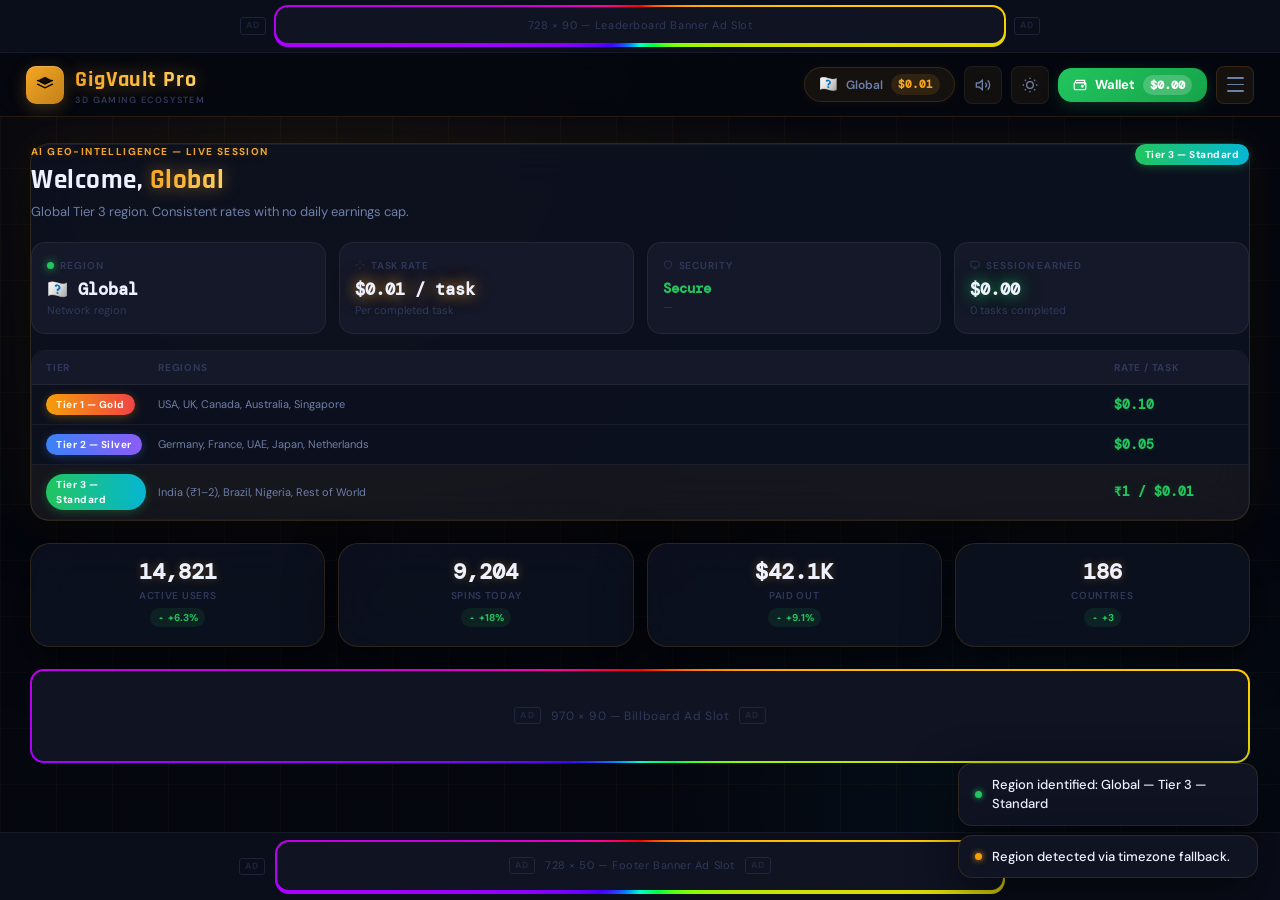
==== index_v2.html @ b891ce10 "Create index_v2.html" ====
<!DOCTYPE html>
<html lang="en">
<head>
<meta charset="UTF-8">
<meta name="viewport" content="width=device-width, initial-scale=1.0">
<title>GigVault Pro — 3D Gaming Ecosystem</title>
<link rel="preconnect" href="https://fonts.googleapis.com">
<link href="https://fonts.googleapis.com/css2?family=Rajdhani:wght@400;500;600;700&family=DM+Sans:wght@300;400;500;600;700&family=DM+Mono:wght@400;500;700&display=swap" rel="stylesheet">
<style>
/* ================================================================
   1. TOKENS & THEME
================================================================ */
:root{
  --gold:#f5a623;--gold2:#ffd060;--gold-g:rgba(245,166,35,0.25);
  --cyan:#00d4ff;--cyan-g:rgba(0,212,255,0.2);
  --green:#22c55e;--green-g:rgba(34,197,94,0.2);
  --red:#ef4444;--red-g:rgba(239,68,68,0.2);
  --violet:#8b5cf6;--violet-g:rgba(139,92,246,0.2);
  --amber:#f59e0b;
  --bg:#05070f;--bg1:#0a0d1a;--bg2:#0f1322;--bg3:#141828;--bg4:#1a1f32;
  --glass:rgba(14,19,34,0.82);
  --bdr:rgba(245,166,35,0.14);--bdr2:rgba(255,255,255,0.06);
  --txt:#eef1ff;--txt2:#6e7fa8;--txt3:#30395a;
  --card-sh:0 16px 48px rgba(0,0,0,0.6);
  --f-display:'Rajdhani',sans-serif;
  --f-body:'DM Sans',sans-serif;
  --f-mono:'DM Mono',monospace;
  --r-sm:8px;--r-md:14px;--r-lg:20px;--r-xl:28px;
  --ease:cubic-bezier(0.4,0,0.2,1);
  --spring:cubic-bezier(0.34,1.56,0.64,1);
}
*,*::before,*::after{box-sizing:border-box;margin:0;padding:0}
html{scroll-behavior:smooth}
body{
  font-family:var(--f-body);background:var(--bg);color:var(--txt);
  min-height:100vh;overflow-x:hidden;line-height:1.5;
}
::-webkit-scrollbar{width:5px}
::-webkit-scrollbar-track{background:var(--bg1)}
::-webkit-scrollbar-thumb{background:rgba(245,166,35,0.3);border-radius:99px}
a{color:inherit;text-decoration:none}
button{cursor:pointer;border:none;background:none;font-family:var(--f-body);color:inherit}
input,select{font-family:var(--f-body)}

/* ================================================================
   2. BACKGROUND
================================================================ */
.bg-wrap{position:fixed;inset:0;pointer-events:none;z-index:0;overflow:hidden}
.bg-wrap::before{
  content:'';position:absolute;width:1200px;height:1200px;
  top:-500px;left:-300px;
  background:radial-gradient(circle,rgba(245,166,35,0.05) 0%,transparent 65%);
  animation:bgA 22s ease-in-out infinite alternate;
}
.bg-wrap::after{
  content:'';position:absolute;width:900px;height:900px;
  bottom:-350px;right:-200px;
  background:radial-gradient(circle,rgba(0,212,255,0.04) 0%,transparent 65%);
  animation:bgB 28s ease-in-out infinite alternate;
}
.bg-grid{
  position:fixed;inset:0;pointer-events:none;z-index:0;
  background-image:
    linear-gradient(rgba(245,166,35,0.03) 1px,transparent 1px),
    linear-gradient(90deg,rgba(245,166,35,0.03) 1px,transparent 1px);
  background-size:56px 56px;
}
@keyframes bgA{from{transform:translate(0,0)}to{transform:translate(80px,70px)}}
@keyframes bgB{from{transform:translate(0,0)}to{transform:translate(-70px,-80px)}}

/* ================================================================
   3. RGB BORDER ENGINE
================================================================ */
.rgb-ad{
  position:relative;border-radius:var(--r-md);
  padding:2px;overflow:hidden;
}
.rgb-ad::before{
  content:'';position:absolute;
  width:200%;height:200%;
  top:-50%;left:-50%;
  background:conic-gradient(
    from 0deg,
    #ff0000 0%,#ff4400 8%,#ff8800 16%,#ffcc00 24%,
    #88ff00 32%,#00ff44 40%,#00ffcc 50%,
    #0088ff 58%,#4400ff 66%,#aa00ff 74%,
    #ff00aa 82%,#ff0044 90%,#ff0000 100%
  );
  animation:rgbSpin 2.8s linear infinite;
  border-radius:50%;z-index:0;
}
.rgb-ad-inner{
  position:relative;z-index:1;
  background:var(--bg2);
  border-radius:calc(var(--r-md) - 2px);
  height:100%;width:100%;
  display:flex;align-items:center;justify-content:center;
  gap:10px;font-size:11px;color:var(--txt3);letter-spacing:.05em;
  overflow:hidden;
}
@keyframes rgbSpin{to{transform:rotate(360deg)}}

/* Smaller inline RGB ad (next to bet button) */
.rgb-ad-inline{
  position:relative;border-radius:var(--r-sm);
  padding:2px;overflow:hidden;flex-shrink:0;
}
.rgb-ad-inline::before{
  content:'';position:absolute;
  width:200%;height:200%;top:-50%;left:-50%;
  background:conic-gradient(from 0deg,#ff0000,#ff8800,#ffff00,#00ff88,#00ccff,#8800ff,#ff0088,#ff0000);
  animation:rgbSpin 2s linear infinite;border-radius:50%;z-index:0;
}
.rgb-ad-inline-inner{
  position:relative;z-index:1;background:var(--bg3);
  border-radius:calc(var(--r-sm) - 2px);
  padding:8px 12px;display:flex;align-items:center;justify-content:center;
  flex-direction:column;gap:3px;text-align:center;
  font-size:10px;color:var(--txt3);letter-spacing:.05em;
  white-space:nowrap;min-width:120px;
}

/* ================================================================
   4. GLASS CARD
================================================================ */
.card{
  background:var(--glass);
  border:1px solid var(--bdr);
  backdrop-filter:blur(24px) saturate(1.5);
  -webkit-backdrop-filter:blur(24px) saturate(1.5);
  border-radius:var(--r-lg);
  box-shadow:var(--card-sh);
  transition:box-shadow .3s var(--ease);
}
.card-inset{
  background:rgba(0,0,0,0.3);
  border:1px solid var(--bdr2);
  border-radius:var(--r-md);
}
.glow-card{
  box-shadow:var(--card-sh),0 0 40px rgba(245,166,35,0.08),inset 0 1px 0 rgba(255,255,255,0.05);
}

/* ================================================================
   5. GLOBAL GLOW EFFECTS
================================================================ */
.glow-gold{
  box-shadow:0 0 18px var(--gold-g),0 0 4px rgba(245,166,35,0.15);
  text-shadow:0 0 12px var(--gold-g);
}
.glow-cyan{box-shadow:0 0 18px var(--cyan-g),0 0 4px rgba(0,212,255,0.15)}
.glow-green{box-shadow:0 0 18px var(--green-g),0 0 4px rgba(34,197,94,0.15)}
.glow-red{box-shadow:0 0 18px var(--red-g),0 0 4px rgba(239,68,68,0.15)}
.txt-glow-gold{text-shadow:0 0 14px rgba(245,166,35,0.7),0 0 30px rgba(245,166,35,0.3)}
.txt-glow-cyan{text-shadow:0 0 14px rgba(0,212,255,0.7),0 0 30px rgba(0,212,255,0.3)}
.txt-glow-green{text-shadow:0 0 14px rgba(34,197,94,0.7),0 0 30px rgba(34,197,94,0.3)}

/* ================================================================
   6. SCREEN SHAKE
================================================================ */
@keyframes screenShake{
  0%,100%{transform:translate(0,0) rotate(0deg)}
  10%{transform:translate(-8px,-5px) rotate(-0.3deg)}
  20%{transform:translate(8px,5px) rotate(0.3deg)}
  30%{transform:translate(-6px,3px) rotate(-0.2deg)}
  40%{transform:translate(6px,-3px) rotate(0.2deg)}
  50%{transform:translate(-4px,6px) rotate(-0.1deg)}
  60%{transform:translate(4px,-6px) rotate(0.1deg)}
  70%{transform:translate(-3px,3px)}
  80%{transform:translate(3px,-3px)}
  90%{transform:translate(-1px,1px)}
}
.shaking{animation:screenShake 0.55s cubic-bezier(0.4,0,0.2,1)}

/* ================================================================
   7. NAVBAR
================================================================ */
.navbar{
  position:sticky;top:0;z-index:900;
  display:flex;align-items:center;justify-content:space-between;
  padding:0 26px;height:64px;
  background:rgba(5,7,15,0.9);
  backdrop-filter:blur(32px) saturate(2);
  -webkit-backdrop-filter:blur(32px) saturate(2);
  border-bottom:1px solid var(--bdr);
}
.nav-brand{display:flex;align-items:center;gap:11px}
.nav-logo{
  width:38px;height:38px;
  background:linear-gradient(135deg,var(--gold),#c2811a);
  border-radius:10px;
  display:flex;align-items:center;justify-content:center;
  box-shadow:0 4px 16px var(--gold-g),inset 0 1px 0 rgba(255,255,255,0.2);
}
.brand-name{
  font-family:var(--f-display);font-size:22px;font-weight:700;
  letter-spacing:.04em;
  background:linear-gradient(90deg,var(--gold),var(--gold2));
  -webkit-background-clip:text;-webkit-text-fill-color:transparent;background-clip:text;
  text-shadow:none;
}
.brand-name-wrap{filter:drop-shadow(0 0 8px rgba(245,166,35,0.4))}
.brand-sub{font-size:9px;font-weight:600;letter-spacing:.14em;color:var(--txt3);text-transform:uppercase;display:block;line-height:1;margin-top:-1px}
.nav-right{display:flex;align-items:center;gap:9px}

/* Geo pill */
.geo-pill{
  display:flex;align-items:center;gap:8px;padding:6px 14px;
  border-radius:99px;background:rgba(245,166,35,0.07);
  border:1px solid var(--bdr);
  font-size:12px;font-weight:600;color:var(--txt2);
  box-shadow:0 0 12px rgba(245,166,35,0.06);
  transition:all .25s var(--ease);
}
.geo-pill .flag{font-size:15px;line-height:1}
.geo-pill .rate{font-family:var(--f-mono);font-size:11px;color:var(--gold);background:rgba(245,166,35,0.12);padding:2px 7px;border-radius:99px}
.geo-pill.detecting{opacity:.5;animation:blink 1.2s ease-in-out infinite}
@keyframes blink{0%,100%{opacity:.5}50%{opacity:.9}}

/* Nav icon button */
.nav-ibtn{
  width:38px;height:38px;border-radius:var(--r-sm);
  border:1px solid var(--bdr2);background:rgba(245,166,35,0.06);
  display:flex;align-items:center;justify-content:center;
  color:var(--txt2);transition:all .2s var(--ease);
}
.nav-ibtn:hover{border-color:var(--bdr);color:var(--txt);box-shadow:0 0 12px rgba(245,166,35,0.15)}
.nav-ibtn.muted-btn{color:var(--red)}

/* Wallet pill */
.wallet-pill{
  display:flex;align-items:center;gap:8px;padding:7px 15px;
  border-radius:var(--r-md);
  background:linear-gradient(135deg,var(--green),#16a34a);
  color:#fff;font-size:13px;font-weight:700;
  box-shadow:0 4px 16px var(--green-g);
  transition:all .2s var(--ease);
}
.wallet-pill:hover{transform:translateY(-1px);box-shadow:0 8px 24px var(--green-g)}
.wallet-bal{font-family:var(--f-mono);font-size:12px;background:rgba(255,255,255,0.2);padding:2px 7px;border-radius:99px}

/* Hamburger */
.hbg{
  width:38px;height:38px;border-radius:var(--r-sm);
  border:1px solid var(--bdr);background:rgba(245,166,35,0.07);
  display:flex;flex-direction:column;align-items:center;justify-content:center;gap:5px;
  transition:all .2s var(--ease);
}
.hbg span{display:block;width:17px;height:1.5px;background:var(--txt2);border-radius:99px;transition:all .3s var(--ease);transform-origin:center}
.hbg.open span:nth-child(1){transform:translateY(6.5px) rotate(45deg)}
.hbg.open span:nth-child(2){opacity:0;transform:scaleX(0)}
.hbg.open span:nth-child(3){transform:translateY(-6.5px) rotate(-45deg)}
.hbg:hover{border-color:var(--gold);box-shadow:0 0 12px var(--gold-g)}

/* ================================================================
   8. DRAWER
================================================================ */
.drw-ov{position:fixed;inset:0;background:rgba(0,0,0,0.7);backdrop-filter:blur(5px);z-index:800;opacity:0;pointer-events:none;transition:opacity .3s var(--ease)}
.drw-ov.open{opacity:1;pointer-events:all}
.drw{
  position:fixed;top:0;right:-360px;width:330px;height:100vh;z-index:850;
  background:var(--bg2);border-left:1px solid var(--bdr);
  backdrop-filter:blur(28px);transition:right .35s var(--ease);
  display:flex;flex-direction:column;overflow-y:auto;
}
.drw.open{right:0}
.drw-head{padding:22px 20px 14px;border-bottom:1px solid var(--bdr2);display:flex;align-items:center;justify-content:space-between}
.drw-head-title{font-family:var(--f-display);font-size:13px;font-weight:700;letter-spacing:.14em;color:var(--txt3);text-transform:uppercase}
.drw-close{width:28px;height:28px;border-radius:var(--r-sm);border:1px solid var(--bdr2);display:flex;align-items:center;justify-content:center;color:var(--txt3);transition:all .2s var(--ease)}
.drw-close:hover{color:var(--txt);border-color:var(--bdr)}
.drw-stats{margin:12px 16px;padding:14px 16px;border-radius:var(--r-md);background:rgba(245,166,35,0.05);border:1px solid var(--bdr);display:grid;grid-template-columns:1fr 1fr;gap:10px}
.dsv{font-family:var(--f-mono);font-size:15px;font-weight:700;color:var(--txt);line-height:1}
.dsl{font-size:10px;color:var(--txt3);font-weight:600;letter-spacing:.06em;text-transform:uppercase;margin-top:3px}
.drw-sec{padding:14px 20px 5px;font-size:9px;font-weight:700;letter-spacing:.14em;color:var(--txt3);text-transform:uppercase}
.drw-item{display:flex;align-items:center;gap:13px;padding:12px 20px;font-size:14px;font-weight:500;color:var(--txt2);cursor:pointer;border-left:2px solid transparent;transition:all .2s var(--ease)}
.drw-item:hover{color:var(--txt);background:rgba(245,166,35,0.05);border-left-color:var(--gold)}
.drw-item .di{width:32px;height:32px;border-radius:var(--r-sm);background:rgba(245,166,35,0.08);display:flex;align-items:center;justify-content:center;flex-shrink:0;color:var(--gold)}
.drw-item .dbadge{margin-left:auto;font-size:10px;font-weight:700;padding:2px 8px;border-radius:99px;background:rgba(245,166,35,0.1);color:var(--gold);letter-spacing:.04em}
.dbadge.hot{background:rgba(239,68,68,0.12);color:var(--red)}
.dbadge.new{background:rgba(34,197,94,0.12);color:var(--green)}

/* ================================================================
   9. OVERLAYS
================================================================ */
/* Adblock gate */
.adblock-gate{display:none;position:fixed;inset:0;z-index:9000;align-items:center;justify-content:center;background:rgba(5,7,15,0.96);backdrop-filter:blur(10px)}
.adblock-gate.show{display:flex}
.adblock-box{max-width:460px;width:90%;padding:40px;text-align:center}
.ab-icon{width:70px;height:70px;border-radius:50%;background:radial-gradient(circle,rgba(245,158,11,.18),rgba(245,158,11,.04));border:1px solid rgba(245,158,11,.3);display:flex;align-items:center;justify-content:center;margin:0 auto 20px;box-shadow:0 0 30px rgba(245,158,11,0.2)}
.ab-title{font-family:var(--f-display);font-size:24px;font-weight:700;margin-bottom:10px;letter-spacing:.03em}
.ab-body{font-size:14px;color:var(--txt2);line-height:1.65;margin-bottom:22px}
.ab-steps{text-align:left;display:flex;flex-direction:column;gap:10px;margin-bottom:24px}
.ab-step{display:flex;gap:12px;align-items:flex-start;font-size:13px;color:var(--txt2)}
.ab-n{width:22px;height:22px;border-radius:50%;background:rgba(245,166,35,0.1);border:1px solid var(--bdr);display:flex;align-items:center;justify-content:center;font-size:11px;font-weight:700;color:var(--gold);flex-shrink:0}
.ab-retry{width:100%;padding:13px;border-radius:var(--r-md);background:linear-gradient(135deg,var(--amber),#d97706);color:#000;font-size:14px;font-weight:700;letter-spacing:.04em;transition:all .2s var(--ease);box-shadow:0 6px 20px rgba(245,158,11,.35)}
.ab-retry:hover{transform:translateY(-2px);box-shadow:0 10px 30px rgba(245,158,11,.45)}

/* VPN screen */
.vpn-screen{display:none;position:fixed;inset:0;z-index:9999;align-items:center;justify-content:center;flex-direction:column;background:rgba(5,7,15,0.98);backdrop-filter:blur(20px);text-align:center;padding:24px}
.vpn-screen.show{display:flex}
.vpn-icon{width:90px;height:90px;border-radius:50%;background:radial-gradient(circle,rgba(239,68,68,.2),rgba(239,68,68,.04));border:1px solid rgba(239,68,68,.35);display:flex;align-items:center;justify-content:center;margin:0 auto 22px;box-shadow:0 0 40px rgba(239,68,68,0.2)}
.vpn-code{font-family:var(--f-mono);font-size:10px;letter-spacing:.18em;color:var(--red);text-transform:uppercase;margin-bottom:14px}
.vpn-title{font-family:var(--f-display);font-size:32px;font-weight:700;letter-spacing:.03em;margin-bottom:12px;max-width:500px}
.vpn-body{font-size:14px;color:var(--txt2);max-width:400px;line-height:1.7;margin-bottom:28px}
.vpn-lock-box{display:flex;align-items:center;gap:16px;padding:16px 28px;border-radius:var(--r-md);background:rgba(239,68,68,.08);border:1px solid rgba(239,68,68,.2);margin-bottom:20px;box-shadow:0 0 24px rgba(239,68,68,0.1)}
.vpn-lock-timer{font-family:var(--f-mono);font-size:28px;font-weight:700;color:var(--red);text-shadow:0 0 16px rgba(239,68,68,.5)}
.vpn-lock-label{font-size:11px;color:var(--txt3)}
.vpn-meta{font-size:11px;color:var(--txt3);font-family:var(--f-mono)}

/* Ad watch modal */
.ad-modal{display:none;position:fixed;inset:0;z-index:7000;align-items:center;justify-content:center;background:rgba(5,7,15,.92);backdrop-filter:blur(8px)}
.ad-modal.show{display:flex}
.ad-box{max-width:420px;width:90%;padding:38px;text-align:center}
.ad-ring{position:relative;width:110px;height:110px;margin:0 auto 20px}
.ad-ring svg{transform:rotate(-90deg)}
.ar-bg{fill:none;stroke:var(--bg3);stroke-width:9}
.ar-fill{fill:none;stroke:var(--gold);stroke-width:9;stroke-linecap:round;stroke-dasharray:314;stroke-dashoffset:314;transition:stroke-dashoffset .08s linear;filter:drop-shadow(0 0 6px var(--gold))}
.ar-num{position:absolute;inset:0;display:flex;align-items:center;justify-content:center;font-family:var(--f-mono);font-size:24px;font-weight:700;color:var(--gold);text-shadow:0 0 12px var(--gold-g)}
.ad-title{font-family:var(--f-display);font-size:20px;font-weight:700;margin-bottom:8px;letter-spacing:.04em}
.ad-sub{font-size:13px;color:var(--txt2);line-height:1.6}

/* ================================================================
   10. PARTICLES CANVAS (fixed overlay)
================================================================ */
#particle-canvas{position:fixed;inset:0;pointer-events:none;z-index:5000}

/* ================================================================
   11. LAYOUT
================================================================ */
.wrap{position:relative;z-index:1;display:flex;flex-direction:column;min-height:100vh}
.main{flex:1;max-width:1260px;margin:0 auto;width:100%;padding:26px 20px;display:flex;flex-direction:column;gap:22px}

/* Ad banner top */
.ad-top{width:100%;background:var(--bg1);border-bottom:1px solid var(--bdr2);padding:5px 16px;display:flex;align-items:center;justify-content:center;gap:8px}
.ad-tag{font-size:9px;font-weight:700;letter-spacing:.12em;color:var(--txt3);border:1px solid var(--txt3);padding:1px 5px;border-radius:3px;opacity:.5}

.ad-top .rgb-ad{flex:1;max-width:732px;height:40px}
.ad-top .rgb-ad-inner{height:36px;font-size:11px}

/* ================================================================
   12. GEO PANEL
================================================================ */
.geo-panel{padding:26px 28px;position:relative;overflow:hidden}
.geo-panel::after{content:'';position:absolute;top:0;right:0;bottom:0;width:45%;background:linear-gradient(90deg,transparent,rgba(245,166,35,0.03));pointer-events:none}
.geo-ey{font-size:10px;font-weight:700;letter-spacing:.14em;color:var(--gold);text-transform:uppercase;margin-bottom:6px;text-shadow:0 0 10px var(--gold-g)}
.geo-h1{font-family:var(--f-display);font-size:27px;font-weight:700;letter-spacing:.02em;line-height:1.15;margin-bottom:6px}
.geo-h1 em{font-style:normal;background:linear-gradient(90deg,var(--gold),var(--gold2));-webkit-background-clip:text;-webkit-text-fill-color:transparent;background-clip:text;filter:drop-shadow(0 0 8px rgba(245,166,35,.5))}
.geo-sub{font-size:13px;color:var(--txt2)}
.geo-grid{display:grid;grid-template-columns:repeat(4,1fr);gap:13px;margin-top:20px}
.gs{padding:15px;background:var(--bg3);border:1px solid var(--bdr2);border-radius:var(--r-md);transition:border-color .2s var(--ease)}
.gs:hover{border-color:var(--bdr)}
.gs-lbl{font-size:10px;font-weight:600;letter-spacing:.09em;color:var(--txt3);text-transform:uppercase;margin-bottom:8px;display:flex;align-items:center;gap:6px}
.live-dot{width:7px;height:7px;border-radius:50%;background:var(--green);box-shadow:0 0 8px var(--green);flex-shrink:0;animation:ldPulse 2s ease-in-out infinite}
@keyframes ldPulse{0%,100%{opacity:1}50%{opacity:.3}}
.gs-val{font-family:var(--f-mono);font-size:17px;font-weight:700;color:var(--txt);line-height:1}
.gs-sub{font-size:11px;color:var(--txt3);margin-top:4px}

/* Tier table */
.tier-tbl{margin-top:16px;border:1px solid var(--bdr2);border-radius:var(--r-md);overflow:hidden}
.tier-row{display:grid;grid-template-columns:100px 1fr 120px;align-items:center;gap:12px;padding:9px 14px;border-bottom:1px solid var(--bdr2);font-size:12px}
.tier-row:last-child{border-bottom:none}
.tier-row.th{background:var(--bg3);font-size:10px;font-weight:700;letter-spacing:.08em;color:var(--txt3);text-transform:uppercase}
.tier-row.active-t{background:rgba(245,166,35,.04)}
.t-badge{display:inline-flex;align-items:center;padding:3px 10px;border-radius:99px;font-size:10px;font-weight:700;letter-spacing:.05em}
.t1b{background:linear-gradient(90deg,#f59e0b,#ef4444);color:#fff;box-shadow:0 2px 10px rgba(245,158,11,.3)}
.t2b{background:linear-gradient(90deg,#3b82f6,#8b5cf6);color:#fff;box-shadow:0 2px 10px rgba(59,130,246,.3)}
.t3b{background:linear-gradient(90deg,#22c55e,#06b6d4);color:#fff;box-shadow:0 2px 10px rgba(34,197,94,.3)}
.t-rate{font-family:var(--f-mono);font-weight:700;color:var(--green);font-size:13px;text-shadow:0 0 8px var(--green-g)}

/* ================================================================
   13. PLATFORM STATS
================================================================ */
.pstats{display:grid;grid-template-columns:repeat(4,1fr);gap:13px}
.pstat{padding:17px;text-align:center}
.pstat-val{font-family:var(--f-mono);font-size:22px;font-weight:700;color:var(--txt);line-height:1;margin-bottom:5px;text-shadow:0 0 10px rgba(245,166,35,.3)}
.pstat-lbl{font-size:10px;color:var(--txt3);font-weight:600;letter-spacing:.07em;text-transform:uppercase}
.pstat-trend{display:inline-flex;align-items:center;gap:3px;font-size:10px;font-weight:700;padding:2px 7px;border-radius:99px;margin-top:5px}
.tup{background:rgba(34,197,94,.1);color:var(--green)}

/* ================================================================
   14. SECTION HEADER
================================================================ */
.sh{display:flex;align-items:center;justify-content:space-between;margin-bottom:18px}
.sh-l{display:flex;align-items:center;gap:11px}
.sh-ic{width:36px;height:36px;border-radius:var(--r-sm);display:flex;align-items:center;justify-content:center;flex-shrink:0}
.si-gold{background:linear-gradient(135deg,rgba(245,166,35,.2),rgba(245,166,35,.05));color:var(--gold)}
.si-red{background:linear-gradient(135deg,rgba(239,68,68,.2),rgba(239,68,68,.05));color:var(--red)}
.si-green{background:linear-gradient(135deg,rgba(34,197,94,.2),rgba(34,197,94,.05));color:var(--green)}
.si-violet{background:linear-gradient(135deg,rgba(139,92,246,.2),rgba(139,92,246,.05));color:var(--violet)}
.sh-title strong{font-family:var(--f-display);font-size:17px;font-weight:700;display:block;letter-spacing:.03em}
.sh-title small{font-size:11px;color:var(--txt3);font-weight:400}
.sh-btn{font-size:11px;font-weight:600;color:var(--gold);padding:5px 13px;border-radius:var(--r-sm);border:1px solid var(--bdr);background:rgba(245,166,35,.07);transition:all .2s var(--ease)}
.sh-btn:hover{background:rgba(245,166,35,.15);box-shadow:0 0 12px var(--gold-g)}

/* ================================================================
   15. SPIN WHEEL SECTION
================================================================ */
#sec-spin{display:none}
#sec-spin.visible{display:block}

.spin-layout{display:grid;grid-template-columns:1fr 400px;gap:20px}

/* Token system */
.token-bar{padding:15px;background:var(--bg3);border:1px solid var(--bdr2);border-radius:var(--r-md);margin-bottom:18px}
.token-lbl{display:flex;align-items:center;justify-content:space-between;font-size:12px;font-weight:600;color:var(--txt2);margin-bottom:10px}
.token-cnt{font-family:var(--f-mono);color:var(--gold);text-shadow:0 0 8px var(--gold-g)}
.token-dots{display:flex;gap:8px}
.tdot{flex:1;height:8px;border-radius:99px;background:var(--bg4);border:1px solid var(--bdr2);transition:all .3s var(--ease)}
.tdot.filled{background:linear-gradient(90deg,var(--gold),var(--gold2));border-color:var(--gold);box-shadow:0 0 10px var(--gold-g),0 0 20px rgba(245,166,35,0.15)}

.watch-btn{width:100%;padding:13px;border-radius:var(--r-md);background:linear-gradient(135deg,var(--gold),#c2811a);color:#000;font-size:14px;font-weight:700;letter-spacing:.03em;display:flex;align-items:center;justify-content:center;gap:9px;transition:all .2s var(--ease);box-shadow:0 6px 20px var(--gold-g)}
.watch-btn:hover:not(:disabled){transform:translateY(-2px);box-shadow:0 10px 30px var(--gold-g)}
.watch-btn:disabled{opacity:.3;pointer-events:none}

.spin-btn{width:100%;padding:13px;margin-top:13px;border-radius:var(--r-md);background:linear-gradient(135deg,var(--cyan),#006688);color:#000;font-size:14px;font-weight:700;letter-spacing:.04em;display:flex;align-items:center;justify-content:center;gap:9px;transition:all .2s var(--ease);box-shadow:0 6px 20px var(--cyan-g)}
.spin-btn:hover:not(:disabled){transform:translateY(-2px);box-shadow:0 10px 30px var(--cyan-g)}
.spin-btn:disabled{opacity:.3;pointer-events:none}

.spin-tokens-strip{display:flex;align-items:center;justify-content:center;gap:8px;margin-top:13px;padding:10px;background:var(--bg3);border:1px solid var(--bdr2);border-radius:var(--r-md)}

/* Odds disclosure */
.odds-tbl{margin-top:16px;border:1px solid var(--bdr2);border-radius:var(--r-md);overflow:hidden}
.odds-row{display:grid;grid-template-columns:1fr 65px 80px;padding:8px 13px;border-bottom:1px solid var(--bdr2);font-size:12px;align-items:center}
.odds-row:last-child{border-bottom:none}
.odds-row.oh{background:var(--bg3);font-size:10px;font-weight:700;letter-spacing:.08em;color:var(--txt3);text-transform:uppercase}
.odds-seg{display:flex;align-items:center;gap:8px}
.seg-swatch{width:10px;height:10px;border-radius:50%;flex-shrink:0}
.odds-prob{font-family:var(--f-mono);font-size:11px;color:var(--txt2)}
.odds-rew{font-family:var(--f-mono);font-size:12px;font-weight:700;color:var(--green)}
.rtp-note{margin-top:11px;padding:10px 13px;background:rgba(245,166,35,.06);border:1px solid var(--bdr);border-radius:var(--r-sm);font-size:11px;color:var(--txt2);line-height:1.55}
.rtp-note strong{color:var(--gold)}

/* WHEEL CANVAS WRAP */
.wheel-wrap{display:flex;flex-direction:column;align-items:center;justify-content:center;position:relative}
.wheel-pointer-3d{
  position:relative;z-index:10;margin-bottom:-4px;
  width:0;height:0;
  border-left:14px solid transparent;
  border-right:14px solid transparent;
  border-top:32px solid var(--gold);
  filter:drop-shadow(0 4px 10px var(--gold-g)) drop-shadow(0 0 6px rgba(245,166,35,.6));
}
#spinCanvas{
  display:block;
  border-radius:50%;
  animation:wheelRgbAura 4s ease-in-out infinite;
}
@keyframes wheelRgbAura{
  0%  {filter:drop-shadow(0 0 12px rgba(255,80,80,.45)) drop-shadow(0 0 30px rgba(255,80,80,.15))}
  25% {filter:drop-shadow(0 0 12px rgba(80,255,80,.45)) drop-shadow(0 0 30px rgba(80,255,80,.15))}
  50% {filter:drop-shadow(0 0 12px rgba(80,80,255,.45)) drop-shadow(0 0 30px rgba(80,80,255,.15))}
  75% {filter:drop-shadow(0 0 12px rgba(255,200,80,.45)) drop-shadow(0 0 30px rgba(255,200,80,.15))}
  100%{filter:drop-shadow(0 0 12px rgba(255,80,80,.45)) drop-shadow(0 0 30px rgba(255,80,80,.15))}
}
.spin-result{min-height:56px;margin-top:16px;text-align:center;display:flex;align-items:center;justify-content:center;flex-direction:column}
.spin-res-amt{font-family:var(--f-mono);font-size:28px;font-weight:700;color:var(--gold);display:none;text-shadow:0 0 20px var(--gold-g),0 0 40px rgba(245,166,35,.2)}
.spin-res-lbl{font-size:12px;color:var(--txt3);margin-top:4px;display:none}

/* ================================================================
   16. MINES GAME SECTION
================================================================ */
#sec-mines{display:none}
#sec-mines.visible{display:block}

.mines-layout{display:grid;grid-template-columns:240px 1fr;gap:18px;padding:0 18px 20px}
.mines-top-ad{grid-column:1/-1;margin-bottom:4px}
.mines-bottom-ad{grid-column:1/-1;margin-top:4px}

/* Control panel */
.mines-ctrl{padding:18px}
.ctrl-lbl{font-size:10px;font-weight:700;letter-spacing:.1em;color:var(--txt3);text-transform:uppercase;margin-bottom:7px}

/* Bet input */
.bet-wrap{display:flex;align-items:center;background:var(--bg3);border:1px solid var(--bdr2);border-radius:var(--r-md);overflow:hidden;margin-bottom:14px}
.bet-sym{padding:0 12px;font-size:15px;font-weight:700;color:var(--gold);font-family:var(--f-mono);border-right:1px solid var(--bdr2);height:44px;display:flex;align-items:center;text-shadow:0 0 8px var(--gold-g)}
.bet-input{flex:1;padding:0 12px;background:transparent;border:none;outline:none;font-family:var(--f-mono);font-size:15px;font-weight:700;color:var(--txt);height:44px}
.bet-input::placeholder{color:var(--txt3)}

/* Mine count slider */
.mine-slider-wrap{margin-bottom:14px}
.mine-slider-top{display:flex;align-items:center;justify-content:space-between;margin-bottom:8px}
.mine-slider-val{font-family:var(--f-mono);font-size:16px;font-weight:700;color:var(--red);text-shadow:0 0 10px var(--red-g)}
.mine-slider{
  width:100%;-webkit-appearance:none;appearance:none;
  height:6px;border-radius:99px;outline:none;cursor:pointer;
  background:linear-gradient(90deg,var(--red) 0%,var(--red) var(--pct,12%),var(--bg4) var(--pct,12%));
  transition:background .1s;
}
.mine-slider::-webkit-slider-thumb{-webkit-appearance:none;width:20px;height:20px;border-radius:50%;background:var(--red);cursor:pointer;box-shadow:0 0 12px var(--red-g),0 2px 6px rgba(0,0,0,.4);border:2px solid rgba(255,255,255,.15)}
.mine-slider::-moz-range-thumb{width:20px;height:20px;border-radius:50%;background:var(--red);cursor:pointer;box-shadow:0 0 12px var(--red-g);border:2px solid rgba(255,255,255,.15)}
.mine-density-bar{height:4px;border-radius:99px;background:var(--bg4);margin-top:8px;overflow:hidden}
.mine-density-fill{height:100%;border-radius:99px;background:linear-gradient(90deg,var(--green),var(--amber),var(--red));transition:width .2s var(--ease)}

/* Multiplier display */
.mult-display{padding:14px;text-align:center;border:1px solid var(--bdr2);border-radius:var(--r-md);background:var(--bg3);margin-bottom:14px}
.mult-val{font-family:var(--f-mono);font-size:26px;font-weight:700;color:var(--gold);text-shadow:0 0 18px var(--gold-g),0 0 35px rgba(245,166,35,.15);line-height:1}
.mult-lbl{font-size:10px;color:var(--txt3);letter-spacing:.08em;text-transform:uppercase;margin-top:4px}
.mult-pot{font-family:var(--f-mono);font-size:13px;color:var(--green);margin-top:6px;text-shadow:0 0 8px var(--green-g)}

/* Bet button row with inline ad */
.bet-row{display:flex;align-items:stretch;gap:10px;margin-bottom:10px}
.mines-bet-btn{
  flex:1;padding:12px;border-radius:var(--r-md);
  background:linear-gradient(135deg,var(--gold),#c2811a);
  color:#000;font-size:14px;font-weight:700;
  letter-spacing:.03em;transition:all .2s var(--ease);
  box-shadow:0 5px 16px var(--gold-g);
}
.mines-bet-btn:hover:not(:disabled){transform:translateY(-1px);box-shadow:0 8px 24px var(--gold-g)}
.mines-bet-btn:disabled{opacity:.3;pointer-events:none}

.cashout-btn{
  width:100%;padding:12px;border-radius:var(--r-md);
  background:linear-gradient(135deg,var(--green),#16a34a);
  color:#fff;font-size:14px;font-weight:700;
  letter-spacing:.03em;display:none;
  box-shadow:0 5px 16px var(--green-g);transition:all .2s var(--ease);
}
.cashout-btn:hover{transform:translateY(-1px);box-shadow:0 8px 24px var(--green-g)}
.cashout-btn.show{display:block}

/* Game info strip */
.mines-info{display:grid;grid-template-columns:repeat(4,1fr);gap:10px;margin-bottom:14px;padding:12px 14px;border:1px solid var(--bdr2);border-radius:var(--r-md);background:var(--bg3)}
.mi-stat{text-align:center}
.mi-val{font-family:var(--f-mono);font-size:15px;font-weight:700;color:var(--txt);text-shadow:0 0 8px rgba(245,166,35,.2)}
.mi-lbl{font-size:10px;color:var(--txt3);letter-spacing:.07em;text-transform:uppercase;margin-top:2px}

/* MINES GRID */
.mines-right-col{display:flex;flex-direction:column;gap:14px}
.mines-grid{
  display:grid;grid-template-columns:repeat(5,1fr);gap:9px;
  padding:18px;background:var(--bg1);
  border:1px solid var(--bdr2);border-radius:var(--r-lg);
}

/* Cell base */
.mc{
  aspect-ratio:1;border-radius:var(--r-md);
  border:1px solid var(--bdr2);
  background:linear-gradient(135deg,var(--bg3),var(--bg4));
  display:flex;align-items:center;justify-content:center;
  cursor:pointer;transition:all .22s var(--ease);
  position:relative;overflow:hidden;
}
/* Subtle inner highlight */
.mc::after{content:'';position:absolute;inset:0;background:linear-gradient(135deg,rgba(255,255,255,0.04),transparent 50%);pointer-events:none;border-radius:inherit}
.mc:hover:not(.revealed):not(.locked){
  border-color:var(--gold);
  background:linear-gradient(135deg,var(--bg4),#1e2540);
  transform:scale(1.06) translateY(-2px);
  box-shadow:0 6px 20px var(--gold-g),0 0 0 1px rgba(245,166,35,.2),inset 0 1px 0 rgba(255,255,255,.08);
}
.mc.locked{cursor:default;opacity:.6}

/* GEM CELL */
@keyframes gemReveal{
  0%  {transform:scale(0.4) rotateY(90deg);opacity:0}
  60% {transform:scale(1.18) rotateY(-8deg);opacity:1}
  80% {transform:scale(0.92)}
  100%{transform:scale(1) rotateY(0deg)}
}
@keyframes gemGlow{
  0%,100%{box-shadow:0 0 10px rgba(34,197,94,.5),inset 0 0 8px rgba(34,197,94,.1)}
  50%{box-shadow:0 0 24px rgba(34,197,94,.9),0 0 45px rgba(34,197,94,.2),inset 0 0 14px rgba(34,197,94,.15)}
}
.mc.revealed.safe{
  background:linear-gradient(135deg,rgba(34,197,94,.18),rgba(34,197,94,.06));
  border-color:rgba(34,197,94,.5);
  cursor:default;
  animation:gemReveal .4s var(--spring) forwards, gemGlow 2s ease-in-out infinite .4s;
}

/* BOMB CELL */
@keyframes bombBlast{
  0%  {transform:scale(1)}
  15% {transform:scale(1.6)}
  30% {transform:scale(0.85)}
  50% {transform:scale(1.25)}
  70% {transform:scale(0.95)}
  100%{transform:scale(1)}
}
.mc.revealed.bomb{
  background:linear-gradient(135deg,rgba(239,68,68,.22),rgba(239,68,68,.06));
  border-color:rgba(239,68,68,.5);
  cursor:default;
  animation:bombBlast .45s ease;
  box-shadow:0 0 22px var(--red-g),0 0 50px rgba(239,68,68,.15);
}

/* ================================================================
   17. TASKS SECTION
================================================================ */
#sec-tasks{display:none}
#sec-tasks.visible{display:block}

.task-grid{display:grid;grid-template-columns:repeat(2,1fr);gap:14px}
.task-card{padding:18px;background:var(--bg3);border:1px solid var(--bdr2);border-radius:var(--r-md);display:flex;align-items:center;gap:14px;cursor:pointer;transition:all .2s var(--ease)}
.task-card:hover:not(.done-t){border-color:var(--bdr);transform:translateY(-2px);box-shadow:0 8px 24px rgba(0,0,0,.3),0 0 20px rgba(245,166,35,.06)}
.task-card.done-t{opacity:.45;pointer-events:none}
.task-ic{width:42px;height:42px;border-radius:var(--r-md);flex-shrink:0;display:flex;align-items:center;justify-content:center}
.task-info{flex:1;min-width:0}
.task-name{font-size:13px;font-weight:600;color:var(--txt);margin-bottom:3px}
.task-meta{font-size:11px;color:var(--txt3)}
.task-right{display:flex;flex-direction:column;align-items:flex-end;gap:5px;flex-shrink:0}
.task-rew{font-family:var(--f-mono);font-size:14px;font-weight:700;color:var(--green);text-shadow:0 0 8px var(--green-g)}
.task-st{font-size:10px;font-weight:700;padding:2px 8px;border-radius:99px;letter-spacing:.06em;text-transform:uppercase}
.ts-avail{background:rgba(34,197,94,.1);color:var(--green)}
.ts-done{background:rgba(74,85,122,.2);color:var(--txt3)}

/* Faucet mini */
.faucet-mini{grid-column:1/-1;padding:18px;display:grid;grid-template-columns:1fr auto;gap:16px;align-items:center}
.faucet-rate{font-family:var(--f-mono);font-size:20px;font-weight:700;color:var(--gold);text-shadow:0 0 12px var(--gold-g)}
.faucet-cd{font-family:var(--f-mono);font-size:12px;color:var(--txt3)}
.faucet-btn{padding:12px 22px;border-radius:var(--r-md);background:linear-gradient(135deg,var(--gold),#c2811a);color:#000;font-size:14px;font-weight:700;letter-spacing:.03em;white-space:nowrap;transition:all .2s var(--ease);box-shadow:0 5px 16px var(--gold-g)}
.faucet-btn:hover:not(:disabled){transform:translateY(-1px);box-shadow:0 8px 24px var(--gold-g)}
.faucet-btn:disabled{opacity:.3;pointer-events:none}

/* ================================================================
   18. WALLET SECTION
================================================================ */
#sec-wallet{display:none}
#sec-wallet.visible{display:block}

.wallet-hero{padding:24px;text-align:center;background:linear-gradient(135deg,rgba(34,197,94,.09),rgba(6,182,212,.05));border:1px solid rgba(34,197,94,.15);border-radius:var(--r-md);margin-bottom:18px;box-shadow:0 0 30px rgba(34,197,94,.06)}
.w-lbl{font-size:10px;font-weight:700;letter-spacing:.12em;color:var(--txt3);text-transform:uppercase;margin-bottom:8px}
.w-bal{font-family:var(--f-mono);font-size:40px;font-weight:700;color:var(--green);line-height:1;text-shadow:0 0 20px var(--green-g),0 0 40px rgba(34,197,94,.15)}
.w-sub{font-size:12px;color:var(--txt3);margin-top:5px}
.w-actions{display:grid;grid-template-columns:1fr 1fr;gap:11px;margin-bottom:18px}
.w-act{padding:12px;border-radius:var(--r-md);border:1px solid var(--bdr);background:rgba(245,166,35,.06);font-size:13px;font-weight:600;color:var(--txt);display:flex;align-items:center;justify-content:center;gap:8px;transition:all .2s var(--ease)}
.w-act:hover{background:rgba(245,166,35,.12);border-color:var(--gold);color:var(--gold);box-shadow:0 0 16px var(--gold-g)}
.tx-title{font-size:11px;font-weight:700;color:var(--txt3);letter-spacing:.09em;text-transform:uppercase;margin-bottom:10px}
.tx-item{display:flex;align-items:center;justify-content:space-between;padding:10px 0;border-bottom:1px solid var(--bdr2);font-size:12px}
.tx-item:last-child{border-bottom:none}
.tx-type{color:var(--txt2)}
.tx-amt{font-family:var(--f-mono);font-weight:700}
.tx-c{color:var(--green)}
.tx-d{color:var(--red)}
.tx-time{font-size:11px;color:var(--txt3)}

/* ================================================================
   19. ROADMAP SECTION
================================================================ */
#sec-roadmap{display:none}
#sec-roadmap.visible{display:block}

.rmap{padding:24px}
.rmap-line{position:relative;padding-left:30px}
.rmap-line::before{content:'';position:absolute;left:10px;top:8px;bottom:0;width:2px;background:linear-gradient(to bottom,var(--gold),var(--violet),transparent);border-radius:99px}
.rmap-item{position:relative;padding-bottom:22px}
.rmap-dot{position:absolute;left:-20px;top:5px;width:13px;height:13px;border-radius:50%;border:2px solid var(--bg2)}
.rd-done{background:var(--green);box-shadow:0 0 10px rgba(34,197,94,.5)}
.rd-now{background:var(--gold);box-shadow:0 0 14px var(--gold-g);animation:rdPulse 1.5s ease-in-out infinite}
.rd-plan{background:var(--violet)}
@keyframes rdPulse{0%,100%{box-shadow:0 0 14px var(--gold-g)}50%{box-shadow:0 0 26px rgba(245,166,35,.8)}}
.rmap-day{font-size:10px;font-weight:700;color:var(--txt3);letter-spacing:.09em;text-transform:uppercase;margin-bottom:3px}
.rmap-title{font-family:var(--f-display);font-size:14px;font-weight:700;color:var(--txt);margin-bottom:4px;letter-spacing:.02em}
.rmap-desc{font-size:12px;color:var(--txt2);line-height:1.55}
.rmap-chip{display:inline-block;font-size:10px;font-weight:700;padding:2px 9px;border-radius:99px;margin-top:6px;letter-spacing:.05em}
.rc-done{background:rgba(34,197,94,.1);color:var(--green)}
.rc-now{background:rgba(245,166,35,.1);color:var(--gold)}
.rc-plan{background:rgba(139,92,246,.1);color:var(--violet)}

/* ================================================================
   20. FOOTER AD + TOASTS
================================================================ */
.ad-foot{width:100%;height:68px;border-top:1px solid var(--bdr2);background:var(--bg1);display:flex;align-items:center;justify-content:center;gap:10px;font-size:11px;color:var(--txt3);flex-shrink:0}
.ad-foot .rgb-ad{width:730px;height:52px}
.ad-foot .rgb-ad-inner{height:48px}

.toasts{position:fixed;bottom:22px;right:22px;z-index:8500;display:flex;flex-direction:column;gap:9px;pointer-events:none}
.toast{padding:11px 16px;border-radius:var(--r-md);background:var(--bg2);border:1px solid var(--bdr);box-shadow:var(--card-sh);font-size:13px;font-weight:500;display:flex;align-items:center;gap:10px;pointer-events:all;max-width:300px;animation:toastIn .35s var(--spring)}
@keyframes toastIn{from{transform:translateX(100%);opacity:0}to{transform:translateX(0);opacity:1}}
.toast.out{animation:toastOut .3s ease forwards}
@keyframes toastOut{to{transform:translateX(100%);opacity:0}}
.t-dot{width:7px;height:7px;border-radius:50%;flex-shrink:0;box-shadow:0 0 6px currentColor}
.td-s{background:var(--green);color:var(--green)}
.td-i{background:var(--cyan);color:var(--cyan)}
.td-w{background:var(--amber);color:var(--amber)}
.td-e{background:var(--red);color:var(--red)}

/* ================================================================
   21. RESPONSIVE
================================================================ */
@media(max-width:1050px){
  .spin-layout{grid-template-columns:1fr}
  .mines-layout{grid-template-columns:1fr}
  .mines-ctrl{padding:14px}
}
@media(max-width:900px){
  .geo-grid{grid-template-columns:1fr 1fr}
  .pstats{grid-template-columns:1fr 1fr}
  .task-grid{grid-template-columns:1fr}
}
@media(max-width:600px){
  .main{padding:14px 12px}
  .navbar{padding:0 14px}
  .geo-grid{grid-template-columns:1fr}
  .pstats{grid-template-columns:1fr 1fr}
  .wallet-pill .wallet-bal{display:none}
  .mines-grid{gap:5px;padding:12px}
  .w-actions{grid-template-columns:1fr}
  .spin-layout,.mines-layout{grid-template-columns:1fr}
}
</style>
</head>
<body>

<!-- BACKGROUND -->
<div class="bg-wrap" aria-hidden="true"></div>
<div class="bg-grid" aria-hidden="true"></div>

<!-- PARTICLE CANVAS -->
<canvas id="particle-canvas" aria-hidden="true"></canvas>

<!-- ================================================================
     ADBLOCK GATE
================================================================ -->
<div class="adblock-gate" id="adblock-gate" role="alertdialog">
  <div class="card adblock-box">
    <div class="ab-icon">
      <svg width="32" height="32" fill="none" stroke="#f59e0b" stroke-width="2" viewBox="0 0 24 24">
        <path d="M12 2L2 19h20L12 2zm0 5v6m0 3h.01"/>
      </svg>
    </div>
    <div class="ab-title">AdBlocker Detected</div>
    <p class="ab-body">GigVault Pro is funded entirely by advertising revenue — the same revenue that pays your rewards. An active AdBlocker prevents the platform from operating. Please disable it to continue.</p>
    <div class="ab-steps">
      <div class="ab-step"><div class="ab-n">1</div><span>Click the AdBlocker extension icon in your toolbar.</span></div>
      <div class="ab-step"><div class="ab-n">2</div><span>Select "Pause on this site" or "Disable for this domain."</span></div>
      <div class="ab-step"><div class="ab-n">3</div><span>Reload this page to access the full gaming ecosystem.</span></div>
    </div>
    <button class="ab-retry" onclick="retryAB()">I have disabled AdBlocker — Continue</button>
  </div>
</div>

<!-- ================================================================
     VPN LOCK SCREEN
================================================================ -->
<div class="vpn-screen" id="vpn-screen" role="alertdialog">
  <div class="vpn-icon">
    <svg width="40" height="40" fill="none" stroke="#ef4444" stroke-width="2" viewBox="0 0 24 24">
      <path d="M12 22s8-4 8-10V5l-8-3-8 3v7c0 6 8 10 8 10z"/>
      <path d="M9.75 9.75L14.25 14.25M14.25 9.75L9.75 14.25"/>
    </svg>
  </div>
  <div class="vpn-code">SECURITY PROTOCOL :: VIOLATION CODE 403</div>
  <h2 class="vpn-title">Location Spoofing Detected</h2>
  <p class="vpn-body">Our Anti-Fraud Engine has identified an anonymized or proxied network connection. To protect the reward ecosystem and our advertising partners, your session has been suspended.</p>
  <div class="vpn-lock-box">
    <svg width="22" height="22" fill="none" stroke="#ef4444" stroke-width="2" viewBox="0 0 24 24"><circle cx="12" cy="12" r="10"/><path d="M12 6v6l4 2"/></svg>
    <div>
      <div class="vpn-lock-timer" id="vpn-timer">60:00</div>
      <div class="vpn-lock-label">IP SUSPENSION EXPIRES IN</div>
    </div>
  </div>
  <p class="vpn-meta">Incident: <span id="vpn-inc">—</span> &nbsp;|&nbsp; IP: <span id="vpn-ip">—</span></p>
</div>

<!-- ================================================================
     AD WATCH MODAL
================================================================ -->
<div class="ad-modal" id="ad-modal" role="dialog">
  <div class="card ad-box">
    <div class="ad-ring">
      <svg width="110" height="110" viewBox="0 0 110 110">
        <circle class="ar-bg" cx="55" cy="55" r="50"/>
        <circle class="ar-fill" id="ar-fill" cx="55" cy="55" r="50"/>
      </svg>
      <div class="ar-num" id="ar-num">30</div>
    </div>
    <div class="ad-title">Advertisement In Progress</div>
    <p class="ad-sub">Please wait while the advertisement completes. Each ad directly funds your reward balance.</p>
  </div>
</div>

<!-- ================================================================
     SITE WRAPPER
================================================================ -->
<div class="wrap" id="site-wrap">

  <!-- TOP AD BANNER -->
  <div class="ad-top" role="complementary">
    <span class="ad-tag">AD</span>
    <div class="rgb-ad" style="flex:1;max-width:732px;height:42px">
      <div class="rgb-ad-inner">728 &times; 90 — Leaderboard Banner Ad Slot</div>
    </div>
    <span class="ad-tag">AD</span>
  </div>

  <!-- NAVBAR -->
  <nav class="navbar" role="navigation" aria-label="Primary navigation">
    <div class="nav-brand">
      <div class="nav-logo" aria-hidden="true">
        <svg width="20" height="20" viewBox="0 0 24 24" fill="none">
          <path d="M12 2l9 4.5-9 4.5-9-4.5L12 2z" fill="#000" opacity=".9"/>
          <path d="M3 6.5l9 4.5 9-4.5M3 11l9 4.5 9-4.5" stroke="#000" stroke-width="1.5" stroke-linecap="round"/>
        </svg>
      </div>
      <div>
        <div class="brand-name-wrap"><span class="brand-name">GigVault Pro</span></div>
        <span class="brand-sub">3D Gaming Ecosystem</span>
      </div>
    </div>
    <div class="nav-right">
      <div class="geo-pill detecting" id="geo-pill" aria-live="polite">
        <span class="flag" id="np-flag">—</span>
        <span id="np-country">Detecting...</span>
        <span class="rate" id="np-rate">—</span>
      </div>
      <button class="nav-ibtn" id="mute-btn" aria-label="Toggle audio" title="Toggle audio">
        <svg id="ico-sound" width="16" height="16" fill="none" stroke="currentColor" stroke-width="2" viewBox="0 0 24 24">
          <polygon points="11 5 6 9 2 9 2 15 6 15 11 19 11 5"/><path d="M15.54 8.46a5 5 0 010 7.07M19.07 4.93a10 10 0 010 14.14"/>
        </svg>
        <svg id="ico-mute" width="16" height="16" fill="none" stroke="currentColor" stroke-width="2" viewBox="0 0 24 24" style="display:none">
          <polygon points="11 5 6 9 2 9 2 15 6 15 11 19 11 5"/>
          <line x1="23" y1="9" x2="17" y2="15"/><line x1="17" y1="9" x2="23" y2="15"/>
        </svg>
      </button>
      <button class="nav-ibtn" id="theme-btn" aria-label="Toggle theme" title="Toggle theme">
        <svg width="16" height="16" fill="none" stroke="currentColor" stroke-width="2" viewBox="0 0 24 24">
          <circle cx="12" cy="12" r="5"/>
          <path d="M12 1v2M12 21v2M4.22 4.22l1.42 1.42M18.36 18.36l1.42 1.42M1 12h2M21 12h2M4.22 19.78l1.42-1.42M18.36 5.64l1.42-1.42"/>
        </svg>
      </button>
      <button class="wallet-pill" id="open-wallet">
        <svg width="14" height="14" fill="none" stroke="currentColor" stroke-width="2" viewBox="0 0 24 24">
          <path d="M20 12V8H6a2 2 0 010-4h14v4"/><rect x="2" y="8" width="20" height="12" rx="2"/>
          <circle cx="16" cy="14" r="1.5" fill="currentColor"/>
        </svg>
        Wallet
        <span class="wallet-bal" id="nav-bal">$0.00</span>
      </button>
      <button class="hbg" id="hbg-btn" aria-label="Open menu" aria-expanded="false">
        <span></span><span></span><span></span>
      </button>
    </div>
  </nav>

  <!-- DRAWER -->
  <div class="drw-ov" id="drw-ov" aria-hidden="true"></div>
  <aside class="drw" id="drw" role="complementary">
    <div class="drw-head">
      <span class="drw-head-title">Navigation</span>
      <button class="drw-close" id="drw-close" aria-label="Close menu">
        <svg width="14" height="14" fill="none" stroke="currentColor" stroke-width="2" viewBox="0 0 24 24"><path d="M18 6L6 18M6 6l12 12"/></svg>
      </button>
    </div>
    <div class="drw-stats">
      <div><div class="dsv" id="drw-bal">$0.00</div><div class="dsl">Balance</div></div>
      <div><div class="dsv" id="drw-tasks">0</div><div class="dsl">Tasks Done</div></div>
      <div><div class="dsv" id="drw-spins">0</div><div class="dsl">Spins Used</div></div>
      <div><div class="dsv" id="drw-mines">0</div><div class="dsl">Mines Won</div></div>
    </div>
    <div class="drw-sec">Games</div>
    <div class="drw-item" onclick="nav('spin')" tabindex="0" role="button">
      <div class="di"><svg width="16" height="16" fill="none" stroke="currentColor" stroke-width="2" viewBox="0 0 24 24"><path d="M12 2v4M12 18v4M4.93 4.93l2.83 2.83M16.24 16.24l2.83 2.83M2 12h4M18 12h4M4.93 19.07l2.83-2.83M16.24 7.76l2.83-2.83"/></svg></div>
      Lucky Spin Wheel<span class="dbadge hot">Live</span>
    </div>
    <div class="drw-item" onclick="nav('mines')" tabindex="0" role="button">
      <div class="di" style="color:var(--red)"><svg width="16" height="16" fill="none" stroke="currentColor" stroke-width="2" viewBox="0 0 24 24"><circle cx="12" cy="12" r="4"/><path d="M12 2v2M12 20v2M2 12h2M20 12h2M4.93 4.93l1.41 1.41M17.66 17.66l1.41 1.41M4.93 19.07l1.41-1.41M17.66 6.34l1.41-1.41"/></svg></div>
      Mines — Risk &amp; Reward<span class="dbadge hot">3D</span>
    </div>
    <div class="drw-sec">Earn</div>
    <div class="drw-item" onclick="nav('tasks')" tabindex="0" role="button">
      <div class="di" style="color:var(--green)"><svg width="16" height="16" fill="none" stroke="currentColor" stroke-width="2" viewBox="0 0 24 24"><polyline points="9 11 12 14 22 4"/><path d="M21 12v7a2 2 0 01-2 2H5a2 2 0 01-2-2V5a2 2 0 012-2h11"/></svg></div>
      Micro-Task Center<span class="dbadge">5 Live</span>
    </div>
    <div class="drw-sec">Account</div>
    <div class="drw-item" onclick="nav('wallet')" tabindex="0" role="button">
      <div class="di" style="color:var(--green)"><svg width="16" height="16" fill="none" stroke="currentColor" stroke-width="2" viewBox="0 0 24 24"><path d="M20 12V8H6a2 2 0 010-4h14v4"/><rect x="2" y="8" width="20" height="12" rx="2"/></svg></div>
      Wallet &amp; Withdrawals<span class="dbadge" id="drw-wallet-badge">$0.00</span>
    </div>
    <div class="drw-item" onclick="nav('roadmap')" tabindex="0" role="button">
      <div class="di" style="color:var(--violet)"><svg width="16" height="16" fill="none" stroke="currentColor" stroke-width="2" viewBox="0 0 24 24"><path d="M3 17l6-10 5 7 3-4 4 7"/></svg></div>
      10-Day Roadmap<span class="dbadge new">Updated</span>
    </div>
  </aside>

  <!-- ================================================================
       MAIN
  ================================================================ -->
  <main class="main" id="main-content" role="main">

    <!-- GEO PANEL -->
    <section class="card glow-card" id="sec-home" aria-label="Geographic Intelligence Dashboard">
      <div style="display:flex;align-items:flex-start;justify-content:space-between;flex-wrap:wrap;gap:14px">
        <div>
          <div class="geo-ey">AI Geo-Intelligence — Live Session</div>
          <h1 class="geo-h1">Welcome, <em id="geo-name">Detecting Region...</em></h1>
          <p class="geo-sub" id="geo-desc">Analyzing network signature and assigning reward tier...</p>
        </div>
        <span id="tier-badge" class="t-badge">—</span>
      </div>
      <div class="geo-grid">
        <div class="gs"><div class="gs-lbl"><div class="live-dot"></div>Region</div><div class="gs-val" id="gs-country">—</div><div class="gs-sub" id="gs-region">Locating...</div></div>
        <div class="gs"><div class="gs-lbl"><svg width="10" height="10" fill="none" stroke="currentColor" stroke-width="2" viewBox="0 0 24 24"><path d="M12 2v4M12 18v4M2 12h4M18 12h4"/></svg> Task Rate</div><div class="gs-val txt-glow-gold" id="gs-rate">—</div><div class="gs-sub">Per completed task</div></div>
        <div class="gs"><div class="gs-lbl"><svg width="10" height="10" fill="none" stroke="currentColor" stroke-width="2" viewBox="0 0 24 24"><path d="M12 22s8-4 8-10V5l-8-3-8 3v7c0 6 8 10 8 10z"/></svg> Security</div><div class="gs-val" id="gs-net" style="font-size:14px;color:var(--green)">Verifying...</div><div class="gs-sub" id="gs-isp">—</div></div>
        <div class="gs"><div class="gs-lbl"><svg width="10" height="10" fill="none" stroke="currentColor" stroke-width="2" viewBox="0 0 24 24"><rect x="2" y="3" width="20" height="14" rx="2"/><path d="M8 21h8M12 17v4"/></svg> Session Earned</div><div class="gs-val txt-glow-green" id="gs-sess">$0.00</div><div class="gs-sub" id="gs-tasks-lbl">0 tasks completed</div></div>
      </div>
      <div class="tier-tbl">
        <div class="tier-row th"><span>Tier</span><span>Regions</span><span>Rate / Task</span></div>
        <div class="tier-row" id="tr1"><span><span class="t-badge t1b">Tier 1 — Gold</span></span><span style="color:var(--txt2);font-size:11px">USA, UK, Canada, Australia, Singapore</span><span class="t-rate">$0.10</span></div>
        <div class="tier-row" id="tr2"><span><span class="t-badge t2b">Tier 2 — Silver</span></span><span style="color:var(--txt2);font-size:11px">Germany, France, UAE, Japan, Netherlands</span><span class="t-rate">$0.05</span></div>
        <div class="tier-row" id="tr3"><span><span class="t-badge t3b">Tier 3 — Standard</span></span><span style="color:var(--txt2);font-size:11px">India (&#8377;1–2), Brazil, Nigeria, Rest of World</span><span class="t-rate">&#8377;1 / $0.01</span></div>
      </div>
    </section>

    <!-- PLATFORM STATS -->
    <section class="pstats" aria-label="Live platform statistics">
      <div class="card pstat"><div class="pstat-val" id="ps-users">14,821</div><div class="pstat-lbl">Active Users</div><span class="pstat-trend tup"><svg width="8" height="8" fill="currentColor" viewBox="0 0 24 24"><path d="M18 15l-6-6-6 6"/></svg>+6.3%</span></div>
      <div class="card pstat"><div class="pstat-val" id="ps-spins">9,204</div><div class="pstat-lbl">Spins Today</div><span class="pstat-trend tup"><svg width="8" height="8" fill="currentColor" viewBox="0 0 24 24"><path d="M18 15l-6-6-6 6"/></svg>+18%</span></div>
      <div class="card pstat"><div class="pstat-val" id="ps-paid">$42.1K</div><div class="pstat-lbl">Paid Out</div><span class="pstat-trend tup"><svg width="8" height="8" fill="currentColor" viewBox="0 0 24 24"><path d="M18 15l-6-6-6 6"/></svg>+9.1%</span></div>
      <div class="card pstat"><div class="pstat-val">186</div><div class="pstat-lbl">Countries</div><span class="pstat-trend tup"><svg width="8" height="8" fill="currentColor" viewBox="0 0 24 24"><path d="M18 15l-6-6-6 6"/></svg>+3</span></div>
    </section>

    <!-- MID AD SLOT -->
    <div style="width:100%">
      <div class="rgb-ad" style="height:94px">
        <div class="rgb-ad-inner" style="font-size:12px">
          <span class="ad-tag">AD</span>970 &times; 90 — Billboard Ad Slot<span class="ad-tag">AD</span>
        </div>
      </div>
    </div>

    <!-- ============================================================
         SPIN SECTION
    ============================================================ -->
    <section class="card" id="sec-spin" aria-label="Lucky Spin Wheel">
      <div style="padding:22px 22px 0">
        <div class="sh">
          <div class="sh-l">
            <div class="sh-ic si-gold"><svg width="17" height="17" fill="none" stroke="currentColor" stroke-width="2" viewBox="0 0 24 24"><path d="M12 2v4M12 18v4M4.93 4.93l2.83 2.83M16.24 16.24l2.83 2.83M2 12h4M18 12h4M4.93 19.07l2.83-2.83M16.24 7.76l2.83-2.83"/></svg></div>
            <div class="sh-title"><strong>Lucky Spin Wheel — 3D</strong><small>Watch 5 ads to earn 1 Spin Token</small></div>
          </div>
          <button class="sh-btn" onclick="nav('home')">Back to Dashboard</button>
        </div>
      </div>
      <div class="spin-layout" style="padding:0 22px 22px">
        <div>
          <!-- Token bar -->
          <div class="token-bar card-inset">
            <div class="token-lbl"><span>Ad Tokens</span><span class="token-cnt"><span id="token-count">0</span>/5</span></div>
            <div class="token-dots" id="token-dots">
              <div class="tdot" id="td0"></div><div class="tdot" id="td1"></div>
              <div class="tdot" id="td2"></div><div class="tdot" id="td3"></div><div class="tdot" id="td4"></div>
            </div>
          </div>
          <button class="watch-btn" id="watch-btn" onclick="watchAd()">
            <svg width="16" height="16" fill="none" stroke="currentColor" stroke-width="2" viewBox="0 0 24 24"><polygon points="5 3 19 12 5 21 5 3" fill="currentColor"/></svg>
            Watch Advertisement (+1 Token)
          </button>
          <button class="spin-btn" id="spin-btn" onclick="doSpin()" disabled>
            <svg width="16" height="16" fill="none" stroke="currentColor" stroke-width="2" viewBox="0 0 24 24"><path d="M12 2v4M12 18v4M4.93 4.93l2.83 2.83M16.24 16.24l2.83 2.83M2 12h4M18 12h4"/></svg>
            Spend Token — Spin Now
          </button>
          <div class="spin-tokens-strip card-inset" style="margin-top:12px">
            <svg width="14" height="14" fill="none" stroke="var(--gold)" stroke-width="2" viewBox="0 0 24 24"><circle cx="12" cy="12" r="10"/><path d="M12 8v4l3 3"/></svg>
            <span style="font-size:12px;color:var(--txt2)">Spin Tokens:</span>
            <span style="font-family:var(--f-mono);font-size:15px;font-weight:700;color:var(--gold)" id="spin-tokens">0</span>
          </div>
          <!-- Odds table -->
          <div class="odds-tbl" id="odds-tbl-wrap"></div>
          <div class="rtp-note"><strong>Disclosed RTP:</strong> ~<span id="rtp-val">—</span>%. Odds are fixed, transparent, and shown above before every spin. Results are generated by a cryptographically-seeded client RNG. The 0.001 BTC jackpot segment has a 0.001% probability (1-in-100,000). Play responsibly.</div>
        </div>
        <!-- Wheel -->
        <div>
          <div class="wheel-wrap">
            <div class="wheel-pointer-3d" aria-hidden="true"></div>
            <canvas id="spinCanvas" width="380" height="400" aria-label="3D Spin wheel"></canvas>
          </div>
          <div class="spin-result">
            <div class="spin-res-amt" id="spin-res-amt"></div>
            <div class="spin-res-lbl" id="spin-res-lbl"></div>
          </div>
        </div>
      </div>
    </section>

    <!-- ============================================================
         MINES SECTION
    ============================================================ -->
    <section class="card" id="sec-mines" aria-label="Mines Risk and Reward Game">
      <div style="padding:22px 22px 0">
        <div class="sh">
          <div class="sh-l">
            <div class="sh-ic si-red"><svg width="17" height="17" fill="none" stroke="currentColor" stroke-width="2" viewBox="0 0 24 24"><circle cx="12" cy="12" r="4"/><path d="M12 2v2M12 20v2M2 12h2M20 12h2M4.93 4.93l1.41 1.41M17.66 17.66l1.41 1.41M4.93 19.07l1.41-1.41M17.66 6.34l1.41-1.41"/></svg></div>
            <div class="sh-title"><strong>Mines — Risk &amp; Reward</strong><small>Reveal gems, avoid mines, cash out anytime</small></div>
          </div>
          <button class="sh-btn" onclick="nav('home')">Back</button>
        </div>
      </div>
      <div class="mines-layout">
        <!-- TOP AD -->
        <div class="mines-top-ad">
          <div class="rgb-ad" style="height:94px">
            <div class="rgb-ad-inner"><span class="ad-tag">AD</span>728 &times; 90 — Mines Top Banner<span class="ad-tag">AD</span></div>
          </div>
        </div>
        <!-- LEFT: CONTROLS -->
        <div>
          <div class="card mines-ctrl card-inset">
            <div class="ctrl-lbl">Bet Amount</div>
            <div class="bet-wrap">
              <span class="bet-sym" id="bet-sym">$</span>
              <input class="bet-input" id="bet-input" type="number" min="0.01" step="0.01" value="0.10" placeholder="0.10" aria-label="Bet amount">
            </div>

            <div class="ctrl-lbl" style="display:flex;align-items:center;justify-content:space-between">
              <span>Number of Mines</span>
              <span class="mine-slider-val" id="mine-slider-val">3</span>
            </div>
            <div class="mine-slider-wrap">
              <input class="mine-slider" id="mine-slider" type="range" min="1" max="24" value="3" aria-label="Number of mines">
              <div class="mine-density-bar"><div class="mine-density-fill" id="mine-density-fill" style="width:12%"></div></div>
            </div>

            <div class="mult-display">
              <div class="mult-val" id="mult-val">×1.00</div>
              <div class="mult-lbl">Live Multiplier (0 reveals)</div>
              <div class="mult-pot" id="mult-pot">Potential payout: $0.10</div>
            </div>

            <!-- Bet row with inline RGB ad -->
            <div class="bet-row">
              <button class="mines-bet-btn" id="mines-bet-btn" onclick="startMines()">Place Bet</button>
              <div class="rgb-ad-inline">
                <div class="rgb-ad-inline-inner">
                  <span class="ad-tag" style="font-size:8px">AD</span>
                  <span>120×60</span>
                  <span>Bet Ad</span>
                </div>
              </div>
            </div>
            <button class="cashout-btn" id="cashout-btn" onclick="cashOut()">Cash Out — Claim Winnings</button>
          </div>
        </div>
        <!-- RIGHT: GRID -->
        <div class="mines-right-col">
          <div class="mines-info" id="mines-info">
            <div class="mi-stat"><div class="mi-val" id="mg-cells">25</div><div class="mi-lbl">Cells Left</div></div>
            <div class="mi-stat"><div class="mi-val" id="mg-safe">0</div><div class="mi-lbl">Safe Revealed</div></div>
            <div class="mi-stat"><div class="mi-val" id="mg-mines">—</div><div class="mi-lbl">Hidden Mines</div></div>
            <div class="mi-stat"><div class="mi-val" id="mg-bet">$0.00</div><div class="mi-lbl">Current Bet</div></div>
          </div>
          <div class="mines-grid" id="mines-grid" aria-label="Mines game grid"></div>
        </div>
        <!-- BOTTOM AD -->
        <div class="mines-bottom-ad">
          <div class="rgb-ad" style="height:94px">
            <div class="rgb-ad-inner"><span class="ad-tag">AD</span>728 &times; 90 — Mines Bottom Banner<span class="ad-tag">AD</span></div>
          </div>
        </div>
      </div>
    </section>

    <!-- TASKS SECTION -->
    <section class="card" id="sec-tasks" style="padding:24px" aria-label="Micro-Task Center">
      <div class="sh">
        <div class="sh-l">
          <div class="sh-ic si-green"><svg width="17" height="17" fill="none" stroke="currentColor" stroke-width="2" viewBox="0 0 24 24"><polyline points="9 11 12 14 22 4"/><path d="M21 12v7a2 2 0 01-2 2H5a2 2 0 01-2-2V5a2 2 0 012-2h11"/></svg></div>
          <div class="sh-title"><strong>Micro-Task Center</strong><small>Rates adjusted to your detected region</small></div>
        </div>
        <button class="sh-btn" onclick="nav('home')">Back</button>
      </div>
      <div class="task-grid" style="margin-bottom:14px">
        <div class="card-inset faucet-mini">
          <div>
            <div class="gs-lbl" style="margin-bottom:6px"><div class="live-dot"></div>5-Minute Faucet</div>
            <div class="faucet-rate" id="faucet-rate">Loading...</div>
            <div class="faucet-cd" id="faucet-cd">Ready to claim</div>
          </div>
          <button class="faucet-btn" id="faucet-btn" onclick="claimFaucet()">Claim Faucet</button>
        </div>
      </div>
      <div style="margin-bottom:14px">
        <div class="rgb-ad" style="height:72px"><div class="rgb-ad-inner"><span class="ad-tag">AD</span>728 &times; 60 — In-Task Ad Slot<span class="ad-tag">AD</span></div></div>
      </div>
      <div class="task-grid" id="task-list"></div>
    </section>

    <!-- WALLET SECTION -->
    <section class="card" id="sec-wallet" style="padding:24px" aria-label="Wallet">
      <div class="sh">
        <div class="sh-l">
          <div class="sh-ic si-green"><svg width="17" height="17" fill="none" stroke="currentColor" stroke-width="2" viewBox="0 0 24 24"><path d="M20 12V8H6a2 2 0 010-4h14v4"/><rect x="2" y="8" width="20" height="12" rx="2"/></svg></div>
          <div class="sh-title"><strong>Wallet &amp; Withdrawals</strong><small>Earnings tracked in real time</small></div>
        </div>
        <button class="sh-btn" onclick="nav('home')">Back</button>
      </div>
      <div class="wallet-hero"><div class="w-lbl">Total Balance</div><div class="w-bal" id="w-big-bal">$0.00</div><div class="w-sub">USD equivalent — updates live</div></div>
      <div class="w-actions">
        <button class="w-act" onclick="toast('Minimum withdrawal: $1.00. Keep earning!','warn')"><svg width="15" height="15" fill="none" stroke="currentColor" stroke-width="2" viewBox="0 0 24 24"><path d="M12 5v14M5 12l7 7 7-7"/></svg>Withdraw</button>
        <button class="w-act" onclick="toast('Transaction history exported.','info')"><svg width="15" height="15" fill="none" stroke="currentColor" stroke-width="2" viewBox="0 0 24 24"><path d="M21 15v4a2 2 0 01-2 2H5a2 2 0 01-2-2v-4"/><polyline points="7 10 12 15 17 10"/><line x1="12" y1="15" x2="12" y2="3"/></svg>Export CSV</button>
      </div>
      <div class="tx-title">Transaction History</div>
      <div id="tx-list"><div class="tx-item"><span class="tx-type">No transactions yet</span><span class="tx-amt" style="color:var(--txt3)">—</span><span class="tx-time">—</span></div></div>
    </section>

    <!-- ROADMAP -->
    <section class="card" id="sec-roadmap" aria-label="Roadmap">
      <div style="padding:24px 24px 0"><div class="sh"><div class="sh-l"><div class="sh-ic si-violet"><svg width="17" height="17" fill="none" stroke="currentColor" stroke-width="2" viewBox="0 0 24 24"><path d="M3 17l6-10 5 7 3-4 4 7"/></svg></div><div class="sh-title"><strong>10-Day Launch Roadmap</strong><small>Platform milestones</small></div></div><button class="sh-btn" onclick="nav('home')">Back</button></div></div>
      <div class="rmap"><div class="rmap-line">
        <div class="rmap-item"><div class="rmap-dot rd-done"></div><div class="rmap-day">Day 1 — Completed</div><div class="rmap-title">Core Infrastructure &amp; Geo-Detection</div><div class="rmap-desc">Deployed geo-intelligence engine across 5 global CDN nodes.</div><span class="rmap-chip rc-done">Completed</span></div>
        <div class="rmap-item"><div class="rmap-dot rd-done"></div><div class="rmap-day">Day 2 — Completed</div><div class="rmap-title">Anti-Fraud Layer</div><div class="rmap-desc">VPN detection, device fingerprinting, and AdBlocker gate operational.</div><span class="rmap-chip rc-done">Completed</span></div>
        <div class="rmap-item"><div class="rmap-dot rd-done"></div><div class="rmap-day">Day 3 — Completed</div><div class="rmap-title">Micro-Task Center &amp; Faucet</div><div class="rmap-desc">5-minute faucet with tier-adjusted rates and 5 task categories live.</div><span class="rmap-chip rc-done">Completed</span></div>
        <div class="rmap-item"><div class="rmap-dot rd-done"></div><div class="rmap-day">Day 4 — Completed</div><div class="rmap-title">Gaming Suite v1 Launch</div><div class="rmap-desc">Spin Wheel and Mines game with transparent house-edge modes.</div><span class="rmap-chip rc-done">Completed</span></div>
        <div class="rmap-item"><div class="rmap-dot rd-now"></div><div class="rmap-day">Day 5 — Current</div><div class="rmap-title">3D VFX Gaming Ecosystem</div><div class="rmap-desc">RGB ad borders, 3D spin wheel, mines VFX, audio engine, and particle effects live today.</div><span class="rmap-chip rc-now">Live Now</span></div>
        <div class="rmap-item"><div class="rmap-dot rd-plan"></div><div class="rmap-day">Day 6</div><div class="rmap-title">Referral Multiplier Network</div><div class="rmap-desc">Earn 10% of every referred user's lifetime earnings.</div><span class="rmap-chip rc-plan">Planned</span></div>
        <div class="rmap-item"><div class="rmap-dot rd-plan"></div><div class="rmap-day">Day 7</div><div class="rmap-title">Crypto Payout Gateway</div><div class="rmap-desc">Instant USDT/USDC withdrawals, $1.00 minimum, zero fees for verified accounts.</div><span class="rmap-chip rc-plan">Planned</span></div>
        <div class="rmap-item"><div class="rmap-dot rd-plan"></div><div class="rmap-day">Day 8</div><div class="rmap-title">Weekly Prize Leagues</div><div class="rmap-desc">Competitive leaderboard tournaments with guaranteed prize pools.</div><span class="rmap-chip rc-plan">Planned</span></div>
        <div class="rmap-item"><div class="rmap-dot rd-plan"></div><div class="rmap-day">Day 9</div><div class="rmap-title">Native Mobile Applications</div><div class="rmap-desc">iOS and Android apps with push notifications for high-value task alerts.</div><span class="rmap-chip rc-plan">Planned</span></div>
        <div class="rmap-item"><div class="rmap-dot rd-plan"></div><div class="rmap-day">Day 10</div><div class="rmap-title">Open Advertiser API</div><div class="rmap-desc">Full programmatic ad integration. Real-time analytics for partners.</div><span class="rmap-chip rc-plan">Planned</span></div>
      </div></div>
    </section>

  </main>

  <!-- FOOTER AD -->
  <footer class="ad-foot" role="complementary">
    <span class="ad-tag">AD</span>
    <div class="rgb-ad" style="width:730px;height:54px"><div class="rgb-ad-inner"><span class="ad-tag">AD</span>728 &times; 50 — Footer Banner Ad Slot<span class="ad-tag">AD</span></div></div>
    <span class="ad-tag">AD</span>
  </footer>

</div>

<!-- TOAST CONTAINER -->
<div class="toasts" id="toast-con" aria-live="polite"></div>

<!-- ================================================================
     JAVASCRIPT ENGINE
================================================================ -->
<script>
'use strict';

/* ================================================================
   AUDIO ENGINE
================================================================ */
class AudioEngine {
  constructor(){this.ctx=null;this.master=null;this.muted=false}
  init(){
    try{
      this.ctx=new(window.AudioContext||window.webkitAudioContext)();
      this.master=this.ctx.createGain();
      this.master.gain.value=0.55;
      this.master.connect(this.ctx.destination);
    }catch(e){}
  }
  resume(){if(this.ctx?.state==='suspended')this.ctx.resume()}
  play(type){if(this.muted||!this.ctx)return;this.resume();this['_'+type]?.()}
  _ding(){
    const o=this.ctx.createOscillator(),g=this.ctx.createGain();
    o.connect(g);g.connect(this.master);
    o.type='sine';const t=this.ctx.currentTime;
    o.frequency.setValueAtTime(660,t);o.frequency.exponentialRampToValueAtTime(1320,t+.1);
    g.gain.setValueAtTime(.35,t);g.gain.exponentialRampToValueAtTime(.001,t+.7);
    o.start(t);o.stop(t+.7);
  }
  _boom(){
    const buf=this.ctx.createBuffer(1,this.ctx.sampleRate*.5,this.ctx.sampleRate);
    const d=buf.getChannelData(0);
    for(let i=0;i<d.length;i++)d[i]=Math.random()*2-1;
    const src=this.ctx.createBufferSource();src.buffer=buf;
    const f=this.ctx.createBiquadFilter();f.type='lowpass';f.frequency.value=180;
    const g=this.ctx.createGain();const t=this.ctx.currentTime;
    g.gain.setValueAtTime(1.4,t);g.gain.exponentialRampToValueAtTime(.001,t+.6);
    src.connect(f);f.connect(g);g.connect(this.master);src.start(t);src.stop(t+.6);
  }
  _tick(){
    const o=this.ctx.createOscillator(),g=this.ctx.createGain();
    o.connect(g);g.connect(this.master);
    o.type='square';o.frequency.value=280;const t=this.ctx.currentTime;
    g.gain.setValueAtTime(.12,t);g.gain.exponentialRampToValueAtTime(.001,t+.06);
    o.start(t);o.stop(t+.06);
  }
  _win(){
    [523,659,784,1047].forEach((f,i)=>{
      const o=this.ctx.createOscillator(),g=this.ctx.createGain();
      o.connect(g);g.connect(this.master);o.type='sine';
      const t=this.ctx.currentTime+i*.1;
      o.frequency.value=f;g.gain.setValueAtTime(.28,t);
      g.gain.exponentialRampToValueAtTime(.001,t+.5);o.start(t);o.stop(t+.5);
    });
  }
  _thud(){
    const o=this.ctx.createOscillator(),g=this.ctx.createGain();
    o.connect(g);g.connect(this.master);o.type='sine';const t=this.ctx.currentTime;
    o.frequency.setValueAtTime(90,t);o.frequency.exponentialRampToValueAtTime(28,t+.35);
    g.gain.setValueAtTime(.9,t);g.gain.exponentialRampToValueAtTime(.001,t+.4);
    o.start(t);o.stop(t+.4);
  }
  _click(){
    const o=this.ctx.createOscillator(),g=this.ctx.createGain();
    o.connect(g);g.connect(this.master);
    o.type='triangle';o.frequency.value=500;const t=this.ctx.currentTime;
    g.gain.setValueAtTime(.18,t);g.gain.exponentialRampToValueAtTime(.001,t+.07);
    o.start(t);o.stop(t+.07);
  }
  toggle(){
    this.muted=!this.muted;
    if(this.master)this.master.gain.value=this.muted?0:.55;
    return this.muted;
  }
}
const SFX=new AudioEngine();

/* ================================================================
   PARTICLE SYSTEM
================================================================ */
class Particles {
  constructor(){
    this.canvas=document.getElementById('particle-canvas');
    this.ctx=this.canvas.getContext('2d');
    this.particles=[];this.running=false;
    this.resize();
    window.addEventListener('resize',()=>this.resize());
  }
  resize(){this.canvas.width=window.innerWidth;this.canvas.height=window.innerHeight}
  burst(x,y,colors,count=60){
    const cols=colors||['#f5a623','#ffd060','#22c55e','#00d4ff','#8b5cf6'];
    for(let i=0;i<count;i++){
      const a=(Math.PI*2/count)*i+Math.random()*.8;
      const spd=3+Math.random()*7;
      const col=cols[Math.floor(Math.random()*cols.length)];
      this.particles.push({
        x,y,vx:Math.cos(a)*spd,vy:Math.sin(a)*spd-2.5,
        color:col,life:1,size:2+Math.random()*5,
        decay:.012+Math.random()*.018,gravity:.12,rot:Math.random()*360,rotSpd:(Math.random()-.5)*8,
      });
    }
    if(!this.running)this._loop();
  }
  _loop(){
    this.running=true;
    this.ctx.clearRect(0,0,this.canvas.width,this.canvas.height);
    this.particles=this.particles.filter(p=>p.life>0);
    this.particles.forEach(p=>{
      p.x+=p.vx;p.y+=p.vy;p.vy+=p.gravity;p.life-=p.decay;
      p.vx*=.99;p.rot+=p.rotSpd;
      this.ctx.save();
      this.ctx.globalAlpha=Math.max(0,p.life);
      this.ctx.fillStyle=p.color;
      this.ctx.shadowBlur=10;this.ctx.shadowColor=p.color;
      this.ctx.translate(p.x,p.y);this.ctx.rotate(p.rot*Math.PI/180);
      this.ctx.fillRect(-p.size/2,-p.size/2,p.size,p.size);
      this.ctx.restore();
    });
    if(this.particles.length>0)requestAnimationFrame(()=>this._loop());
    else{this.running=false;this.ctx.clearRect(0,0,this.canvas.width,this.canvas.height);}
  }
}
const PARTICLES=new Particles();

/* ================================================================
   STATE
================================================================ */
const S={
  tier:3,rate:0.01,isIndia:false,currency:'$',
  country:'',countryCode:'XX',flag:'—',isp:'—',ip:'—',
  balance:0,sessionEarned:0,tasksDone:0,spinsUsed:0,minesWon:0,
  tokens:0,spinTokens:0,
  faucetActive:false,faucetSecs:300,faucetTimer:null,
  minesActive:false,minesBet:0,minesGrid:null,
  minesRevealed:0,minesMult:1,minesMineCount:3,
  transactions:[],taskState:{},
};

/* ================================================================
   UTILS
================================================================ */
function esc(s){return String(s).replace(/[&<>"']/g,c=>({'&':'&amp;','<':'&lt;','>':'&gt;','"':'&quot;',"'":'&#39;'}[c]))}
function flag(code){if(!code||code.length!==2)return '🌐';return code.toUpperCase().replace(/./g,c=>String.fromCodePoint(c.charCodeAt(0)+127397))}
function lightenHex(hex,a){const n=parseInt(hex.replace('#',''),16);const r=Math.min(255,(n>>16)+a);const g=Math.min(255,((n>>8)&255)+a);const b=Math.min(255,(n&255)+a);return`rgb(${r},${g},${b})`}
function darkenHex(hex,a){const n=parseInt(hex.replace('#',''),16);const r=Math.max(0,(n>>16)-a);const g=Math.max(0,((n>>8)&255)-a);const b=Math.max(0,(n&255)-a);return`rgb(${r},${g},${b})`}

/* ================================================================
   SCREEN SHAKE
================================================================ */
function shakeScreen(){
  const w=document.getElementById('site-wrap');
  w.classList.remove('shaking');
  void w.offsetWidth;
  w.classList.add('shaking');
  w.addEventListener('animationend',()=>w.classList.remove('shaking'),{once:true});
}

/* ================================================================
   ADBLOCK + VPN DETECTION
================================================================ */
async function detectAB(){
  return new Promise(res=>{
    const b=document.createElement('div');
    b.className='adsbox ad-placement banner_ad ad-banner';
    b.style.cssText='position:absolute;left:-9999px;width:1px;height:1px;';
    document.body.appendChild(b);
    setTimeout(()=>{const ok=!b.offsetHeight||b.offsetHeight===0;b.remove();res(ok);},250);
  });
}
function retryAB(){
  detectAB().then(bl=>{
    if(!bl){document.getElementById('adblock-gate').classList.remove('show');toast('AdBlocker disabled. Welcome to GigVault Pro!','success');}
    else toast('AdBlocker still active. Please fully disable it.','error');
  });
}
const VPN_KW=['vpn','proxy','hosting','cloud','datacenter','server','vps','digitalocean','linode','vultr','ovh','amazon aws','google cloud','microsoft azure','cloudflare','tor','mullvad','nordvpn','expressvpn','surfshark'];
function isVPN(org){return org&&VPN_KW.some(k=>org.toLowerCase().includes(k))}
function showVPN(ip){
  document.getElementById('vpn-ip').textContent=ip||'—';
  document.getElementById('vpn-inc').textContent='INC-'+Date.now().toString(16).toUpperCase();
  document.getElementById('vpn-screen').classList.add('show');
  let s=3600;const el=document.getElementById('vpn-timer');
  const t=setInterval(()=>{s--;el.textContent=String(Math.floor(s/60)).padStart(2,'0')+':'+String(s%60).padStart(2,'0');if(s<=0){clearInterval(t);el.textContent='00:00';}},1000);
}

/* ================================================================
   GEO DETECTION
================================================================ */
async function initGeo(){
  try{
    const r=await fetch('https://ipapi.co/json/');
    if(!r.ok)throw new Error('api');
    const d=await r.json();
    const code=(d.country_code||'XX').toUpperCase();
    const name=d.country_name||'Unknown';
    const region=d.region||'';
    const ip=d.ip||'—';const org=d.org||'';
    S.ip=ip;S.isp=org;
    if(isVPN(org)){showVPN(ip);return;}
    let tier=3;
    const T1=['US','GB','CA','AU','NZ','IE','SG'];
    const T2=['DE','FR','NL','IT','ES','SE','NO','DK','FI','CH','AT','BE','PT','AE','SA','QA','KW','BH','OM','IL','JP','KR','HK','TW','MY'];
    if(T1.includes(code))tier=1;else if(T2.includes(code))tier=2;
    applyGeo(tier,name,code,region,ip,org,code==='IN');
  }catch{
    const tz=Intl.DateTimeFormat().resolvedOptions().timeZone||'';
    let tier=3,code='XX',name='Global',india=false;
    if(/America\/(New_York|Chicago|Los_Angeles|Toronto|Vancouver)/.test(tz)){tier=1;code='US';name='United States';}
    else if(/Europe\/London/.test(tz)){tier=1;code='GB';name='United Kingdom';}
    else if(/Europe\//.test(tz)){tier=2;code='EU';name='Europe';}
    else if(/Asia\/Dubai/.test(tz)){tier=2;code='AE';name='UAE';}
    else if(/Asia\/Kolkata|Asia\/Calcutta/.test(tz)){tier=3;code='IN';name='India';india=true;}
    applyGeo(tier,name,code,'',S.ip,S.isp,india);
    toast('Region detected via timezone fallback.','warn');
  }
}
const TIERS={
  1:{rate:0.10,label:'Tier 1 — Gold',cls:'t1b',desc:'Premium Tier 1 region. Gold-level rates are active on your session.'},
  2:{rate:0.05,label:'Tier 2 — Silver',cls:'t2b',desc:'Tier 2 region. Competitive standard rates are applied.'},
  3:{rate:0.01,label:'Tier 3 — Standard',cls:'t3b',desc:'Global Tier 3 region. Consistent rates with no daily earnings cap.'},
};
function applyGeo(tier,name,code,region,ip,isp,india){
  const cfg=TIERS[tier];
  S.tier=tier;S.rate=india?1/83:cfg.rate;S.isIndia=india;
  S.currency=india?'&#8377;':'$';S.country=name;S.countryCode=code;
  S.flag=flag(code);S.ip=ip;S.isp=isp||'—';
  const pill=document.getElementById('geo-pill');
  pill.classList.remove('detecting');
  document.getElementById('np-flag').innerHTML=S.flag;
  document.getElementById('np-country').textContent=name;
  document.getElementById('np-rate').innerHTML=(india?'&#8377;1':'$'+cfg.rate.toFixed(2));
  document.getElementById('geo-name').textContent=name;
  document.getElementById('geo-desc').textContent=cfg.desc;
  document.getElementById('gs-country').innerHTML=S.flag+' '+name;
  document.getElementById('gs-region').textContent=region||'Network region';
  document.getElementById('gs-rate').innerHTML=(india?'&#8377;1.00':'$'+cfg.rate.toFixed(2))+' / task';
  document.getElementById('gs-net').textContent='Secure';
  document.getElementById('gs-isp').textContent=S.isp;
  const tb=document.getElementById('tier-badge');
  tb.textContent=cfg.label;tb.className='t-badge '+cfg.cls;
  ['tr1','tr2','tr3'].forEach(id=>document.getElementById(id).classList.remove('active-t'));
  document.getElementById('tr'+tier).classList.add('active-t');
  document.getElementById('faucet-rate').innerHTML=india?'&#8377;1.00':'$'+cfg.rate.toFixed(2);
  renderTasks();
  buildSpinSegments();
  updateMinesMult();
  toast('Region identified: '+name+' — '+cfg.label,'success');
}

/* ================================================================
   NAV + DRAWER
================================================================ */
function nav(id){
  ['spin','mines','tasks','wallet','roadmap'].forEach(s=>{
    const el=document.getElementById('sec-'+s);
    if(el)el.classList.toggle('visible',s===id);
  });
  closeDrawer();
  window.scrollTo({top:0,behavior:'smooth'});
  SFX.play('click');
}
function openDrawer(){
  document.getElementById('drw').classList.add('open');
  document.getElementById('drw-ov').classList.add('open');
  const b=document.getElementById('hbg-btn');b.classList.add('open');b.setAttribute('aria-expanded','true');
}
function closeDrawer(){
  document.getElementById('drw').classList.remove('open');
  document.getElementById('drw-ov').classList.remove('open');
  const b=document.getElementById('hbg-btn');b.classList.remove('open');b.setAttribute('aria-expanded','false');
}
document.getElementById('hbg-btn').addEventListener('click',()=>{
  document.getElementById('drw').classList.contains('open')?closeDrawer():openDrawer();
});
document.getElementById('drw-ov').addEventListener('click',closeDrawer);
document.getElementById('drw-close').addEventListener('click',closeDrawer);
document.querySelectorAll('.drw-item[tabindex="0"]').forEach(el=>{
  el.addEventListener('keydown',e=>{if(e.key==='Enter'||e.key===' '){e.preventDefault();el.click();}});
});

/* Theme toggle */
document.getElementById('theme-btn').addEventListener('click',()=>{toast('Theme is set to Gamer Dark — matches the RGB ecosystem!','info')});

/* Mute toggle */
document.getElementById('mute-btn').addEventListener('click',()=>{
  SFX.resume();
  const m=SFX.toggle();
  document.getElementById('ico-sound').style.display=m?'none':'block';
  document.getElementById('ico-mute').style.display=m?'block':'none';
  document.getElementById('mute-btn').classList.toggle('muted-btn',m);
  toast(m?'Audio muted.':'Audio enabled.','info');
});

/* Wallet button */
document.getElementById('open-wallet').addEventListener('click',()=>nav('wallet'));

/* ================================================================
   WALLET
================================================================ */
function updateWallet(){
  const b='$'+S.balance.toFixed(4);
  document.getElementById('nav-bal').textContent='$'+S.balance.toFixed(2);
  document.getElementById('drw-bal').textContent=b;
  document.getElementById('drw-wallet-badge').textContent='$'+S.balance.toFixed(2);
  document.getElementById('drw-tasks').textContent=S.tasksDone;
  document.getElementById('drw-spins').textContent=S.spinsUsed;
  document.getElementById('drw-mines').textContent=S.minesWon;
  document.getElementById('w-big-bal').textContent='$'+S.balance.toFixed(4);
  document.getElementById('gs-sess').textContent='$'+S.sessionEarned.toFixed(4);
  document.getElementById('gs-tasks-lbl').textContent=S.tasksDone+' task'+(S.tasksDone!==1?'s':'')+' completed';
}
function addTx(type,amt,dir){
  S.transactions.unshift({type,amt,dir,time:new Date()});
  const list=document.getElementById('tx-list');
  list.innerHTML=S.transactions.slice(0,10).map(tx=>{
    const ts=tx.time.getHours().toString().padStart(2,'0')+':'+tx.time.getMinutes().toString().padStart(2,'0');
    return`<div class="tx-item"><span class="tx-type">${esc(tx.type)}</span><span class="tx-amt ${tx.dir==='credit'?'tx-c':'tx-d'}">${tx.dir==='credit'?'+':'-'}$${parseFloat(tx.amt).toFixed(4)}</span><span class="tx-time">${ts}</span></div>`;
  }).join('');
}

/* ================================================================
   TASKS
================================================================ */
const TASK_DEFS=[
  {name:'Technology Survey',meta:'Questionnaire · 2 min · No signup',mult:1.0,color:'var(--gold)'},
  {name:'E-Commerce Product Review',meta:'Browse product page · 30 sec',mult:1.5,color:'var(--amber)'},
  {name:'App Install &amp; Launch',meta:'Mobile CPA offer · Instant reward',mult:2.0,color:'var(--green)'},
  {name:'Newsletter Subscription',meta:'Email required · One click',mult:0.8,color:'var(--cyan)'},
  {name:'Social Media Follow',meta:'Platform redirect · 15 sec',mult:1.2,color:'var(--violet)'},
];
const TASK_ICONS=[
  `<svg width="18" height="18" fill="none" stroke="currentColor" stroke-width="2" viewBox="0 0 24 24"><rect x="2" y="3" width="20" height="14" rx="2"/><path d="M8 21h8M12 17v4"/></svg>`,
  `<svg width="18" height="18" fill="none" stroke="currentColor" stroke-width="2" viewBox="0 0 24 24"><path d="M6 2L3 6v14a2 2 0 002 2h14a2 2 0 002-2V6l-3-4zM3 6h18M16 10a4 4 0 01-8 0"/></svg>`,
  `<svg width="18" height="18" fill="none" stroke="currentColor" stroke-width="2" viewBox="0 0 24 24"><rect x="5" y="2" width="14" height="20" rx="2"/><line x1="12" y1="18" x2="12.01" y2="18"/></svg>`,
  `<svg width="18" height="18" fill="none" stroke="currentColor" stroke-width="2" viewBox="0 0 24 24"><path d="M4 4h16c1.1 0 2 .9 2 2v12c0 1.1-.9 2-2 2H4c-1.1 0-2-.9-2-2V6c0-1.1.9-2 2-2z"/><polyline points="22,6 12,13 2,6"/></svg>`,
  `<svg width="18" height="18" fill="none" stroke="currentColor" stroke-width="2" viewBox="0 0 24 24"><circle cx="18" cy="5" r="3"/><circle cx="6" cy="12" r="3"/><circle cx="18" cy="19" r="3"/><path d="M8.59 13.51l6.83 3.98M15.41 6.51L8.59 10.49"/></svg>`,
];
function renderTasks(){
  const list=document.getElementById('task-list');
  list.innerHTML=TASK_DEFS.map((t,i)=>{
    const r=S.isIndia?'&#8377;'+(1*t.mult).toFixed(2):'$'+(S.rate*t.mult).toFixed(4);
    const done=S.taskState[i];
    return`<div class="task-card${done?' done-t':''}" onclick="doTask(${i})" id="tc-${i}" role="button" tabindex="0">
      <div class="task-ic" style="background:rgba(0,0,0,.15)"><span style="color:${done?'var(--txt3)':t.color}">${TASK_ICONS[i]}</span></div>
      <div class="task-info"><div class="task-name">${t.name}</div><div class="task-meta">${t.meta}</div></div>
      <div class="task-right"><span class="task-rew">${r}</span><span class="task-st ${done?'ts-done':'ts-avail'}">${done?'Claimed':'Available'}</span></div>
    </div>`;
  }).join('');
}
function doTask(i){
  if(S.taskState[i])return;
  S.taskState[i]=true;
  const def=TASK_DEFS[i];
  const amt=S.isIndia?(1*def.mult)/83:(S.rate*def.mult);
  S.balance+=amt;S.sessionEarned+=amt;S.tasksDone++;
  addTx('Task: '+def.name.replace(/&amp;/g,'&'),amt,'credit');
  updateWallet();renderTasks();SFX.play('ding');
  toast('+$'+amt.toFixed(4)+' earned — '+def.name,'success');
}
document.getElementById('task-list').addEventListener('keydown',e=>{
  if(e.target.classList.contains('task-card')&&(e.key==='Enter'||e.key===' ')){e.preventDefault();e.target.click();}
});

/* ================================================================
   FAUCET
================================================================ */
function claimFaucet(){
  if(S.faucetActive)return;
  const btn=document.getElementById('faucet-btn');
  btn.disabled=true;S.faucetActive=true;S.faucetSecs=300;
  const amt=S.isIndia?1/83:S.rate;
  S.balance+=amt;S.sessionEarned+=amt;S.tasksDone++;
  addTx('Faucet Claim',amt,'credit');updateWallet();SFX.play('ding');
  toast('+$'+amt.toFixed(4)+' faucet reward credited','success');
  S.faucetTimer=setInterval(()=>{
    S.faucetSecs--;
    const m=String(Math.floor(S.faucetSecs/60)).padStart(2,'0');
    const sec=String(S.faucetSecs%60).padStart(2,'0');
    document.getElementById('faucet-cd').textContent='Next claim in '+m+':'+sec;
    if(S.faucetSecs<=0){clearInterval(S.faucetTimer);S.faucetActive=false;btn.disabled=false;document.getElementById('faucet-cd').textContent='Ready to claim';toast('Faucet ready — claim your next reward!','info');}
  },1000);
}

/* ================================================================
   SPIN WHEEL — 3D CANVAS ENGINE
================================================================ */
let wheelAngle=0,wheelAnimating=false,wheelSegments=[];

function buildSpinSegments(){
  const r=S.isIndia?1/83:S.rate;
  const indSym=S.isIndia;
  wheelSegments=[
    {label:'Try Again',      reward:0,     actualProb:.38,visualProb:.38,color:'#151a2e',textColor:'#3d4a6a'},
    {label:indSym?'₹2':'$0.05',reward:indSym?2/83:.05,actualProb:.28,visualProb:.28,color:'#0d2010',textColor:'#22c55e'},
    {label:'$0.10',          reward:.10,   actualProb:.15,visualProb:.15,color:'#1e1400',textColor:'#f59e0b'},
    {label:'$0.25',          reward:.25,   actualProb:.09,visualProb:.09,color:'#0d0d28',textColor:'#8b5cf6'},
    {label:'Bonus Spin',     reward:-1,    actualProb:.04,visualProb:.04,color:'#001a1a',textColor:'#00d4ff'},
    {label:'$5 Amazon',      reward:5.00,  actualProb:.024,visualProb:.055,color:'#1e1000',textColor:'#f59e0b'},
    {label:'$10 Play',       reward:10.00, actualProb:.015,visualProb:.045,color:'#001a00',textColor:'#22c55e'},
    {label:'0.001 BTC',      reward:40.00, actualProb:.00001,visualProb:.035,color:'#1a1500',textColor:'#ffd700',isBTC:true},
  ];
  // Build odds table
  const wrap=document.getElementById('odds-tbl-wrap');
  wrap.innerHTML=`<div class="odds-tbl"><div class="odds-row oh"><span>Segment</span><span>Probability</span><span>Reward</span></div>`+
    wheelSegments.map(s=>{
      const pctStr=s.isBTC?'0.001%':s.actualProb>=.01?(s.actualProb*100).toFixed(0)+'%':(s.actualProb*100).toFixed(2)+'%';
      const rewStr=s.reward===0?'No Prize':s.reward===-1?'Free Spin':'$'+s.reward.toFixed(2)+(s.isBTC?' *':'');
      const rc=s.reward>0?'var(--green)':s.reward===-1?'var(--cyan)':'var(--txt3)';
      return`<div class="odds-row"><div class="odds-seg"><div class="seg-swatch" style="background:${s.color};border:1px solid rgba(255,255,255,.1)"></div><span style="color:var(--txt2)">${esc(s.label)}</span></div><span class="odds-prob">${pctStr}</span><span class="odds-reward" style="color:${rc}">${rewStr}</span></div>`;
    }).join('')+`</div><div style="font-size:10px;color:var(--txt3);margin-top:6px;padding:0 2px">* 0.001 BTC jackpot: 0.001% probability (1-in-100,000 spins). Segment enlarged for visibility. Actual prize subject to current market value.</div>`;
  document.getElementById('rtp-val').textContent='~38';
  drawWheel3D(wheelAngle);
}

function drawWheel3D(angle){
  const canvas=document.getElementById('spinCanvas');
  if(!canvas||!wheelSegments.length)return;
  const ctx=canvas.getContext('2d');
  const W=canvas.width,H=canvas.height;
  const cx=W/2,cy=H/2-10;
  const R=Math.min(W,H)/2-22;
  const DEPTH=22;
  const segs=wheelSegments;
  const total=segs.reduce((a,s)=>a+s.visualProb,0);
  ctx.clearRect(0,0,W,H);

  // === 3D DEPTH: cylinder sides (bottom-facing only) ===
  let sa=angle;
  segs.forEach(seg=>{
    const slice=(seg.visualProb/total)*Math.PI*2;
    const ea=sa+slice;
    ctx.save();
    // Clip to bottom half of canvas
    ctx.beginPath();ctx.rect(0,cy,W,H);ctx.clip();
    ctx.beginPath();
    ctx.moveTo(cx+Math.cos(sa)*R,cy+Math.sin(sa)*R);
    ctx.arc(cx,cy,R,sa,ea);
    ctx.lineTo(cx+Math.cos(ea)*R,cy+DEPTH+Math.sin(ea)*R);
    ctx.arc(cx,cy+DEPTH,R,ea,sa,true);
    ctx.closePath();
    ctx.fillStyle=darkenHex(seg.color,35);ctx.fill();
    ctx.restore();
    sa+=slice;
  });

  // Bottom rim of cylinder
  ctx.save();
  ctx.beginPath();ctx.rect(0,cy,W,H);ctx.clip();
  ctx.beginPath();ctx.arc(cx,cy+DEPTH,R,0,Math.PI*2);
  ctx.strokeStyle='rgba(0,0,0,0.5)';ctx.lineWidth=3;ctx.stroke();
  ctx.restore();

  // === MAIN WHEEL FACE ===
  sa=angle;
  segs.forEach(seg=>{
    const slice=(seg.visualProb/total)*Math.PI*2;
    const midA=sa+slice/2;
    ctx.beginPath();ctx.moveTo(cx,cy);ctx.arc(cx,cy,R,sa,sa+slice);ctx.closePath();
    // Radial gradient for 3D roundness
    const hx=cx+Math.cos(midA-0.4)*R*.32;
    const hy=cy+Math.sin(midA-0.4)*R*.32;
    const grad=ctx.createRadialGradient(hx,hy,0,cx,cy,R);
    grad.addColorStop(0,lightenHex(seg.color,45));
    grad.addColorStop(.55,seg.color);
    grad.addColorStop(1,darkenHex(seg.color,28));
    ctx.fillStyle=grad;ctx.fill();
    // Divider
    ctx.strokeStyle='rgba(0,0,0,0.45)';ctx.lineWidth=1.5;ctx.stroke();
    // BTC segment special glow
    if(seg.isBTC){
      ctx.save();
      ctx.beginPath();ctx.moveTo(cx,cy);ctx.arc(cx,cy,R,sa,sa+slice);ctx.closePath();
      ctx.strokeStyle='rgba(255,215,0,0.6)';ctx.lineWidth=2;ctx.stroke();
      ctx.restore();
    }
    sa+=slice;
  });

  // === LABELS ===
  sa=angle;
  segs.forEach(seg=>{
    const slice=(seg.visualProb/total)*Math.PI*2;
    if(slice<0.04){sa+=slice;return;}
    const midA=sa+slice/2;
    ctx.save();
    ctx.translate(cx,cy);ctx.rotate(midA);
    const fs=seg.isBTC?10:slice>0.3?12:10;
    ctx.font=`bold ${fs}px 'DM Sans',sans-serif`;
    ctx.textAlign='right';
    ctx.fillStyle=seg.textColor||'rgba(255,255,255,.88)';
    ctx.shadowBlur=5;ctx.shadowColor='rgba(0,0,0,.9)';
    if(seg.isBTC){
      ctx.fillStyle='#ffd700';
      ctx.shadowBlur=8;ctx.shadowColor='rgba(255,215,0,.7)';
    }
    ctx.fillText(seg.label,R-14,4);
    ctx.restore();
    sa+=slice;
  });

  // === CHROME RIM ===
  // Outer shadow
  ctx.beginPath();ctx.arc(cx,cy,R+1,0,Math.PI*2);
  ctx.strokeStyle='rgba(0,0,0,0.7)';ctx.lineWidth=4;ctx.stroke();
  // Rim
  const rimG=ctx.createLinearGradient(cx-R,cy-R,cx+R,cy+R);
  rimG.addColorStop(0,'rgba(255,255,255,0.5)');
  rimG.addColorStop(.25,'rgba(255,255,255,0.2)');
  rimG.addColorStop(.5,'rgba(255,255,255,0.55)');
  rimG.addColorStop(.75,'rgba(255,255,255,0.15)');
  rimG.addColorStop(1,'rgba(255,255,255,0.45)');
  ctx.beginPath();ctx.arc(cx,cy,R,0,Math.PI*2);
  ctx.strokeStyle=rimG;ctx.lineWidth=8;ctx.stroke();

  // === CENTER HUB ===
  // Shadow
  ctx.beginPath();ctx.arc(cx+2,cy+3,30,0,Math.PI*2);
  ctx.fillStyle='rgba(0,0,0,0.5)';ctx.fill();
  // Hub body
  const hg=ctx.createRadialGradient(cx-7,cy-7,2,cx,cy,30);
  hg.addColorStop(0,'#d8d8d8');hg.addColorStop(.3,'#909090');hg.addColorStop(.7,'#484848');hg.addColorStop(1,'#181818');
  ctx.beginPath();ctx.arc(cx,cy,30,0,Math.PI*2);ctx.fillStyle=hg;ctx.fill();
  ctx.strokeStyle='rgba(255,255,255,0.1)';ctx.lineWidth=2;ctx.stroke();
  // Gold inner dot
  ctx.beginPath();ctx.arc(cx,cy,11,0,Math.PI*2);
  ctx.fillStyle='#f5a623';ctx.shadowBlur=14;ctx.shadowColor='#f5a623';ctx.fill();ctx.shadowBlur=0;
}

/* Ad watching */
let adWatchTimer=null;
const AD_SECS=30;
function watchAd(){
  if(S.tokens>=5)return;
  const modal=document.getElementById('ad-modal');modal.classList.add('show');
  let prog=0;
  const fill=document.getElementById('ar-fill');
  const num=document.getElementById('ar-num');
  const circ=314;fill.style.strokeDashoffset=circ;num.textContent=AD_SECS;
  document.getElementById('watch-btn').disabled=true;
  adWatchTimer=setInterval(()=>{
    prog++;SFX.play('tick');
    const pct=prog/AD_SECS;
    fill.style.strokeDashoffset=circ-(pct*circ);
    num.textContent=AD_SECS-prog;
    if(prog>=AD_SECS){
      clearInterval(adWatchTimer);modal.classList.remove('show');
      S.tokens++;updateTokenDots();
      if(S.tokens>=5){S.tokens=0;S.spinTokens++;updateTokenDots();document.getElementById('spin-tokens').textContent=S.spinTokens;document.getElementById('spin-btn').disabled=false;document.getElementById('watch-btn').disabled=false;SFX.play('win');toast('5 Ads watched — 1 Spin Token earned!','success');}
      else{document.getElementById('watch-btn').disabled=false;toast('Ad complete — Token '+S.tokens+'/5 collected','info');}
    }
  },1000);
}
function updateTokenDots(){
  for(let i=0;i<5;i++){const d=document.getElementById('td'+i);if(d)d.classList.toggle('filled',i<S.tokens);}
  document.getElementById('token-count').textContent=S.tokens;
}

/* Spin */
function pickWinner(){
  const total=wheelSegments.reduce((a,s)=>a+s.actualProb,0);
  let rand=Math.random()*total,cum=0;
  for(const s of wheelSegments){cum+=s.actualProb;if(rand<cum)return s;}
  return wheelSegments[0];
}

function doSpin(){
  if(wheelAnimating||S.spinTokens<1)return;
  S.spinTokens--;S.spinsUsed++;
  document.getElementById('spin-tokens').textContent=S.spinTokens;
  document.getElementById('spin-btn').disabled=S.spinTokens<1;
  document.getElementById('spin-res-amt').style.display='none';
  document.getElementById('spin-res-lbl').style.display='none';
  const winner=pickWinner();
  // Calculate target angle for winner
  const total=wheelSegments.reduce((a,s)=>a+s.visualProb,0);
  let cumAngle=0;
  for(const s of wheelSegments){
    const slice=(s.visualProb/total)*Math.PI*2;
    if(s===winner){
      // Point opposite of segment center (wheel spins to show winner at top/pointer)
      const segCenter=cumAngle+slice/2;
      const target=Math.PI*12-(segCenter+Math.PI/2-wheelAngle%(Math.PI*2));
      spinTo(target,winner);
      break;
    }
    cumAngle+=slice;
  }
}

function spinTo(targetDelta,winner){
  wheelAnimating=true;
  const duration=4500;const startTime=performance.now();
  const startAngle=wheelAngle;let lastAngle=startAngle;
  function frame(now){
    const elapsed=now-startTime;
    const t=Math.min(elapsed/duration,1);
    const ease=1-Math.pow(1-t,5);
    wheelAngle=startAngle+targetDelta*ease;
    // Motion blur at high velocity
    const angularVel=Math.abs(wheelAngle-lastAngle);
    lastAngle=wheelAngle;
    const canvas=document.getElementById('spinCanvas');
    const ctx=canvas.getContext('2d');
    if(angularVel>0.06&&t<.85){
      ctx.clearRect(0,0,canvas.width,canvas.height);
      // Ghost frames for motion blur
      ctx.globalAlpha=.12;
      drawWheelFaceOnly(ctx,wheelAngle-angularVel*1.5,canvas.width,canvas.height);
      ctx.globalAlpha=.08;
      drawWheelFaceOnly(ctx,wheelAngle-angularVel*3,canvas.width,canvas.height);
      ctx.globalAlpha=1;
    }
    drawWheel3D(wheelAngle);
    if(t<1)requestAnimationFrame(frame);
    else{wheelAnimating=false;wheelAngle=wheelAngle%(Math.PI*2);showSpinResult(winner);}
  }
  requestAnimationFrame(frame);
}

function drawWheelFaceOnly(ctx,angle,W,H){
  const cx=W/2,cy=H/2-10,R=Math.min(W,H)/2-22;
  const total=wheelSegments.reduce((a,s)=>a+s.visualProb,0);
  let sa=angle;
  wheelSegments.forEach(seg=>{
    const slice=(seg.visualProb/total)*Math.PI*2;
    ctx.beginPath();ctx.moveTo(cx,cy);ctx.arc(cx,cy,R,sa,sa+slice);ctx.closePath();
    ctx.fillStyle=seg.color;ctx.fill();sa+=slice;
  });
}

function showSpinResult(seg){
  const ae=document.getElementById('spin-res-amt');
  const le=document.getElementById('spin-res-lbl');
  ae.style.display='block';le.style.display='block';
  const canvas=document.getElementById('spinCanvas');
  const rect=canvas.getBoundingClientRect();
  const cx=rect.left+rect.width/2;const cy=rect.top+rect.height/2;
  if(seg.reward>0){
    S.balance+=seg.reward;S.sessionEarned+=seg.reward;
    addTx('Lucky Spin Win',seg.reward,'credit');updateWallet();
    ae.innerHTML='+$'+seg.reward.toFixed(2);ae.style.color='var(--gold)';
    le.textContent='Credited to your wallet!';
    SFX.play('win');
    PARTICLES.burst(cx,cy,['#f5a623','#ffd060','#fff'],70);
    toast('+$'+seg.reward.toFixed(2)+' won on the Lucky Spin!','success');
  }else if(seg.reward===-1){
    S.spinTokens++;document.getElementById('spin-tokens').textContent=S.spinTokens;document.getElementById('spin-btn').disabled=false;
    ae.innerHTML='Bonus Spin';ae.style.color='var(--cyan)';le.textContent='A free spin has been added!';
    SFX.play('win');PARTICLES.burst(cx,cy,['#00d4ff','#0088ff'],40);
    toast('Bonus Spin awarded — '+S.spinTokens+' token(s) available','info');
  }else{
    ae.innerHTML='No Prize';ae.style.color='var(--txt3)';le.textContent='Better luck on the next spin.';
    SFX.play('thud');toast('No prize this time. Try again!','warn');
  }
}

/* ================================================================
   MINES ENGINE
================================================================ */
// Multiplier calculation: house-edge model
// More mines = higher multiplier per reveal but steeper risk
function calcMinesMult(minesCount,revealed){
  if(revealed===0)return 1.0;
  // Expected value model with disclosed house edge (90% RTP)
  const totalCells=25;
  let mult=1.0;
  for(let i=0;i<revealed;i++){
    const safeCells=totalCells-minesCount-i;
    const remainingCells=totalCells-i;
    if(safeCells<=0)return mult;
    mult*=(remainingCells/(safeCells))*0.9; // 0.9 = house edge factor
  }
  return parseFloat(mult.toFixed(3));
}

function updateMinesMult(){
  const mCount=parseInt(document.getElementById('mine-slider')?.value||3);
  const bet=parseFloat(document.getElementById('bet-input')?.value||0.1);
  const reveals=S.minesActive?S.minesRevealed:0;
  const mult=S.minesActive?S.minesMult:calcMinesMult(mCount,reveals);
  document.getElementById('mult-val').textContent='×'+mult.toFixed(3);
  document.getElementById('mult-pot').textContent='Potential payout: $'+(bet*mult).toFixed(4);
  S.minesMineCount=mCount;
}

// Slider
document.getElementById('mine-slider').addEventListener('input',function(){
  const v=parseInt(this.value);
  document.getElementById('mine-slider-val').textContent=v;
  const pct=((v-1)/23)*100;
  document.getElementById('mine-density-fill').style.width=pct+'%';
  this.style.setProperty('--pct',pct+'%');
  updateMinesMult();
});

// Bet input real-time mult update
document.getElementById('bet-input').addEventListener('input',updateMinesMult);

function buildMinesGrid(active){
  const grid=document.getElementById('mines-grid');
  grid.innerHTML='';
  for(let i=0;i<25;i++){
    const cell=document.createElement('div');
    cell.className='mc'+(active?'':' locked');
    cell.id='mc-'+i;
    if(active){
      cell.addEventListener('click',()=>revealCell(i));
      cell.setAttribute('role','button');cell.setAttribute('tabindex','0');
      cell.setAttribute('aria-label','Grid cell '+(i+1));
      cell.addEventListener('keydown',e=>{if(e.key==='Enter'||e.key===' '){e.preventDefault();revealCell(i);}});
    }
    cell.innerHTML=`<svg width="18" height="18" fill="none" stroke="var(--txt3)" stroke-width="2" viewBox="0 0 24 24"><circle cx="12" cy="12" r="10"/><path d="M9.09 9a3 3 0 015.83 1c0 2-3 3-3 3"/><line x1="12" y1="17" x2="12.01" y2="17"/></svg>`;
    grid.appendChild(cell);
  }
}

function startMines(){
  const bet=parseFloat(document.getElementById('bet-input').value)||0;
  if(bet<=0){toast('Please enter a valid bet amount.','warn');return;}
  const mCount=parseInt(document.getElementById('mine-slider').value);
  S.minesBet=bet;S.minesMineCount=mCount;S.minesRevealed=0;S.minesMult=1.0;S.minesGrid=null;S.minesActive=true;
  S.balance-=bet;addTx('Mines Bet Placed',bet,'debit');updateWallet();
  document.getElementById('mg-mines').textContent=mCount+' hidden';
  document.getElementById('mg-safe').textContent='0';
  document.getElementById('mg-cells').textContent='25';
  document.getElementById('mg-bet').textContent='$'+bet.toFixed(4);
  document.getElementById('mult-val').textContent='×1.000';
  document.getElementById('mult-pot').textContent='Potential payout: $'+bet.toFixed(4);
  document.getElementById('mines-bet-btn').disabled=true;
  document.getElementById('cashout-btn').classList.add('show');
  document.getElementById('bet-input').disabled=true;
  document.getElementById('mine-slider').disabled=true;
  buildMinesGrid(true);SFX.play('click');
  toast('Game started — '+mCount+' mines hidden. Good luck.','info');
}

function revealCell(idx){
  if(!S.minesActive)return;
  if(!S.minesGrid){
    const positions=[];
    while(positions.length<S.minesMineCount){
      const p=Math.floor(Math.random()*25);
      if(!positions.includes(p)&&p!==idx)positions.push(p);
    }
    S.minesGrid=positions;
  }
  const cell=document.getElementById('mc-'+idx);
  if(!cell||cell.classList.contains('revealed'))return;
  cell.classList.add('revealed');SFX.play('click');
  const isMine=S.minesGrid.includes(idx);
  if(isMine){
    cell.classList.add('bomb');
    cell.innerHTML=`<svg width="20" height="20" fill="none" stroke="var(--red)" stroke-width="2" viewBox="0 0 24 24"><circle cx="12" cy="12" r="5"/><path d="M12 2v2M12 20v2M2 12h2M20 12h2M4.93 4.93l1.41 1.41M17.66 17.66l1.41 1.41M4.93 19.07l1.41-1.41M17.66 6.34l1.41-1.41"/></svg>`;
    setTimeout(()=>{SFX.play('boom');shakeScreen();},60);
    // Red particle burst at cell
    const cellRect=cell.getBoundingClientRect();
    PARTICLES.burst(cellRect.left+cellRect.width/2,cellRect.top+cellRect.height/2,['#ef4444','#dc2626','#f97316','#ff6b00'],50);
    minesGameOver();
  }else{
    cell.classList.add('safe');
    cell.innerHTML=`<svg width="20" height="20" fill="none" stroke="var(--green)" stroke-width="2" viewBox="0 0 24 24"><polygon points="12 2 15.09 8.26 22 9.27 17 14.14 18.18 21.02 12 17.77 5.82 21.02 7 14.14 2 9.27 8.91 8.26 12 2"/></svg>`;
    SFX.play('ding');
    // Green particle burst
    const cellRect=cell.getBoundingClientRect();
    PARTICLES.burst(cellRect.left+cellRect.width/2,cellRect.top+cellRect.height/2,['#22c55e','#86efac','#bbf7d0'],20);
    S.minesRevealed++;
    S.minesMult=calcMinesMult(S.minesMineCount,S.minesRevealed);
    document.getElementById('mult-val').textContent='×'+S.minesMult.toFixed(3);
    document.getElementById('mult-pot').textContent='Potential payout: $'+(S.minesBet*S.minesMult).toFixed(4);
    document.getElementById('mg-safe').textContent=S.minesRevealed;
    document.getElementById('mg-cells').textContent=25-S.minesRevealed;
    if(S.minesRevealed===25-S.minesMineCount)cashOut();
  }
}

function cashOut(){
  if(!S.minesActive)return;
  S.minesActive=false;
  const payout=S.minesBet*S.minesMult;
  S.balance+=payout;S.sessionEarned+=payout;
  if(S.minesRevealed>0)S.minesWon++;
  addTx('Mines Cash Out',payout,'credit');updateWallet();
  document.getElementById('mines-bet-btn').disabled=false;
  document.getElementById('cashout-btn').classList.remove('show');
  document.getElementById('bet-input').disabled=false;
  document.getElementById('mine-slider').disabled=false;
  S.minesGrid=null;buildMinesGrid(false);SFX.play('win');
  const grid=document.getElementById('mines-grid');
  const rect=grid.getBoundingClientRect();
  PARTICLES.burst(rect.left+rect.width/2,rect.top+rect.height/2,['#f5a623','#22c55e','#ffd060','#00d4ff'],60);
  toast('Cashed out — $'+payout.toFixed(4)+' (×'+S.minesMult.toFixed(3)+')','success');
}

function minesGameOver(){
  S.minesActive=false;
  S.minesGrid?.forEach(idx=>{
    const c=document.getElementById('mc-'+idx);
    if(c&&!c.classList.contains('revealed')){
      c.classList.add('revealed','bomb');
      c.innerHTML=`<svg width="20" height="20" fill="none" stroke="var(--red)" stroke-width="2" viewBox="0 0 24 24"><circle cx="12" cy="12" r="5"/><path d="M12 2v2M12 20v2M2 12h2M20 12h2M4.93 4.93l1.41 1.41M17.66 17.66l1.41 1.41M4.93 19.07l1.41-1.41M17.66 6.34l1.41-1.41"/></svg>`;
    }
  });
  document.getElementById('mult-val').textContent='×0.000';
  document.getElementById('mult-pot').textContent='Bet lost — $'+S.minesBet.toFixed(4);
  document.getElementById('mines-bet-btn').disabled=false;
  document.getElementById('cashout-btn').classList.remove('show');
  document.getElementById('bet-input').disabled=false;
  document.getElementById('mine-slider').disabled=false;
  S.minesGrid=null;buildMinesGrid(false);
  addTx('Mines Bet Lost',S.minesBet,'debit');updateWallet();
  toast('Mine hit! Bet of $'+S.minesBet.toFixed(4)+' lost. Play again.','error');
}

/* ================================================================
   TOAST
================================================================ */
function toast(msg,type='info'){
  const con=document.getElementById('toast-con');
  const el=document.createElement('div');
  el.className='toast';el.setAttribute('role','alert');
  const cls={success:'td-s',info:'td-i',warn:'td-w',error:'td-e'}[type]||'td-i';
  el.innerHTML=`<div class="t-dot ${cls}"></div><span>${msg}</span>`;
  con.appendChild(el);
  setTimeout(()=>{el.classList.add('out');el.addEventListener('animationend',()=>el.remove(),{once:true});},4000);
}

/* ================================================================
   LIVE STATS
================================================================ */
function animStats(){
  setInterval(()=>{
    const u=14821+Math.round((Math.random()-.5)*40);
    const sp=9204+Math.round((Math.random()-.5)*25);
    const pd=42100+Math.round((Math.random()-.5)*120);
    const ue=document.getElementById('ps-users');const se=document.getElementById('ps-spins');const pe=document.getElementById('ps-paid');
    if(ue)ue.textContent=u.toLocaleString();
    if(se)se.textContent=sp.toLocaleString();
    if(pe)pe.textContent='$'+(pd/1000).toFixed(1)+'K';
  },8000);
}

/* ================================================================
   FINGERPRINT
================================================================ */
function fingerprint(){
  const p=[navigator.userAgent,navigator.language,screen.width+'x'+screen.height,screen.colorDepth,new Date().getTimezoneOffset(),navigator.hardwareConcurrency||0];
  let h=0;const s=p.join('|');
  for(let i=0;i<s.length;i++){h=((h<<5)-h)+s.charCodeAt(i);h|=0;}
  return'FP-'+Math.abs(h).toString(16).toUpperCase().padStart(8,'0');
}

/* ================================================================
   INIT
================================================================ */
async function init(){
  SFX.init();
  fingerprint();
  const bl=await detectAB();
  if(bl){document.getElementById('adblock-gate').classList.add('show');return;}
  buildMinesGrid(false);
  updateMinesMult();
  await initGeo();
  animStats();
  setTimeout(()=>toast('GigVault Pro 3D loaded — select a game from the menu.','info'),1000);
}
if(document.readyState==='loading')document.addEventListener('DOMContentLoaded',init);
else init();
</script>
</body>
</html>
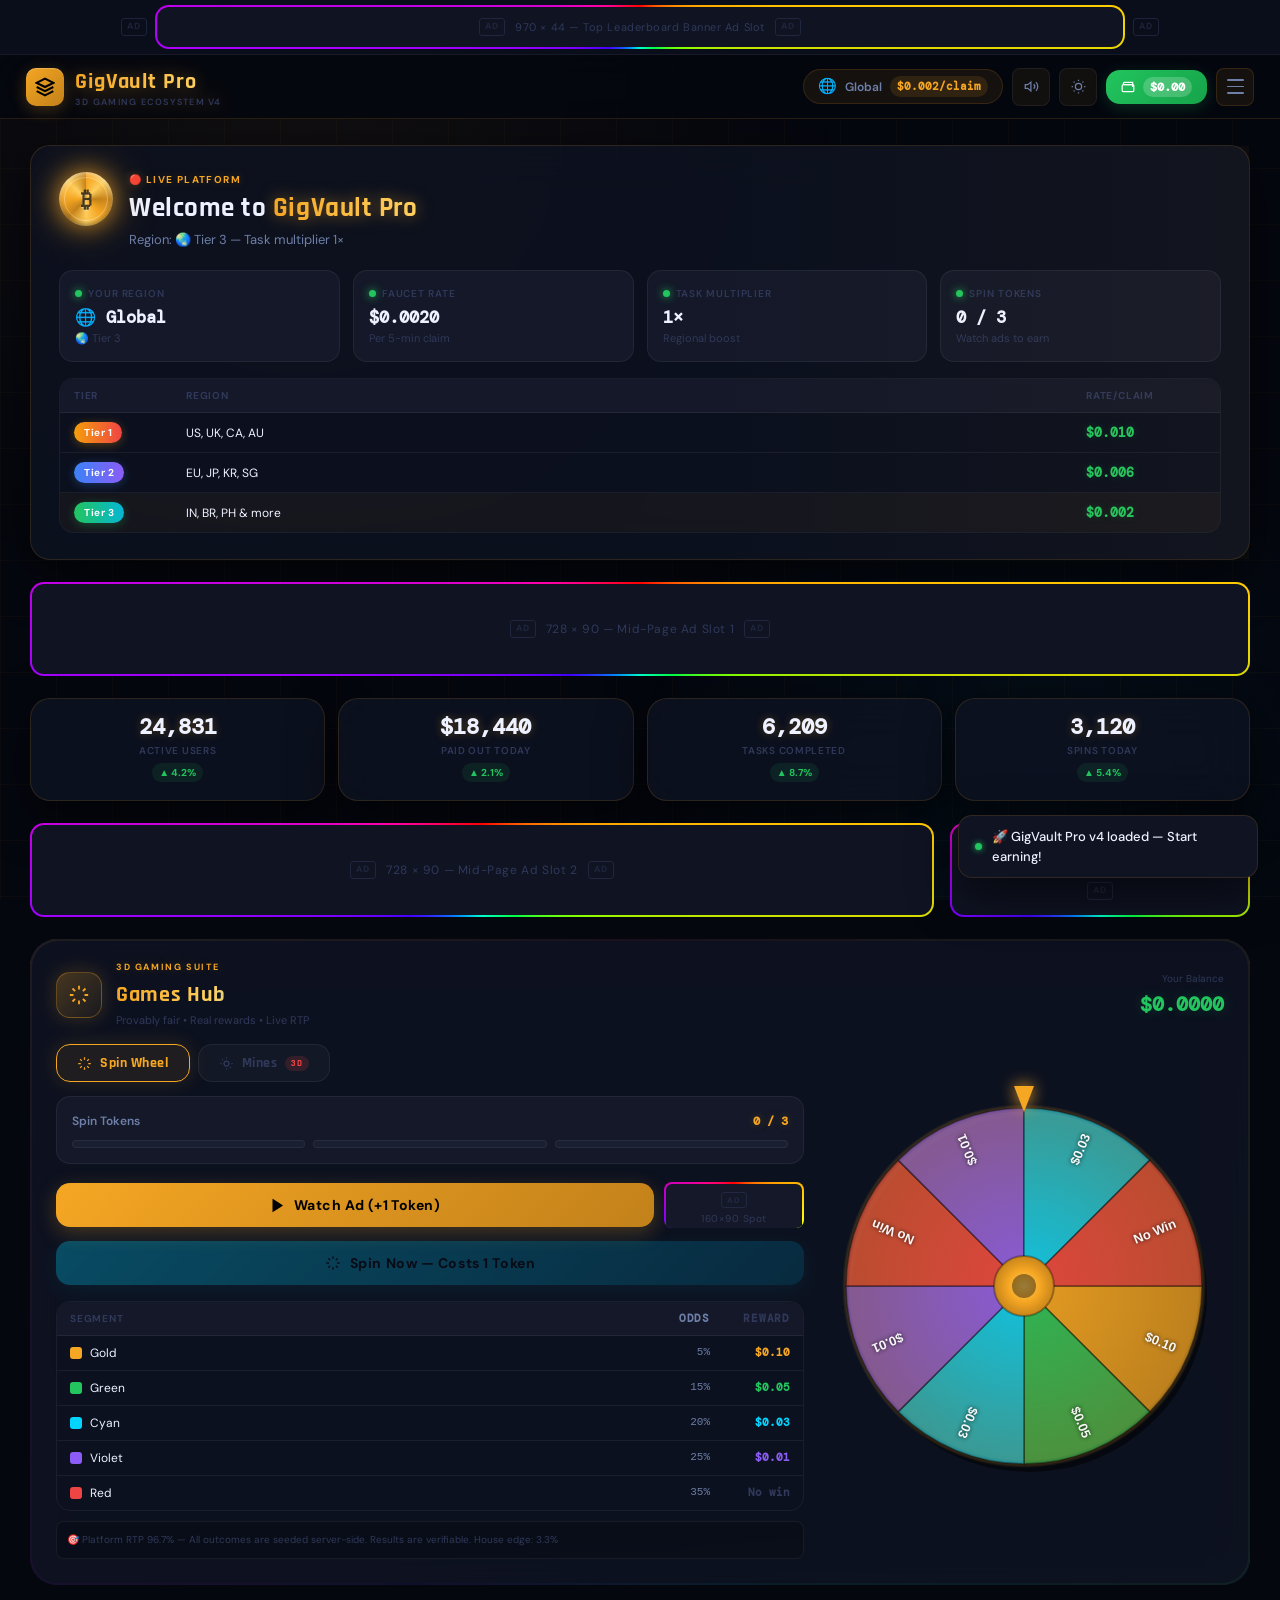
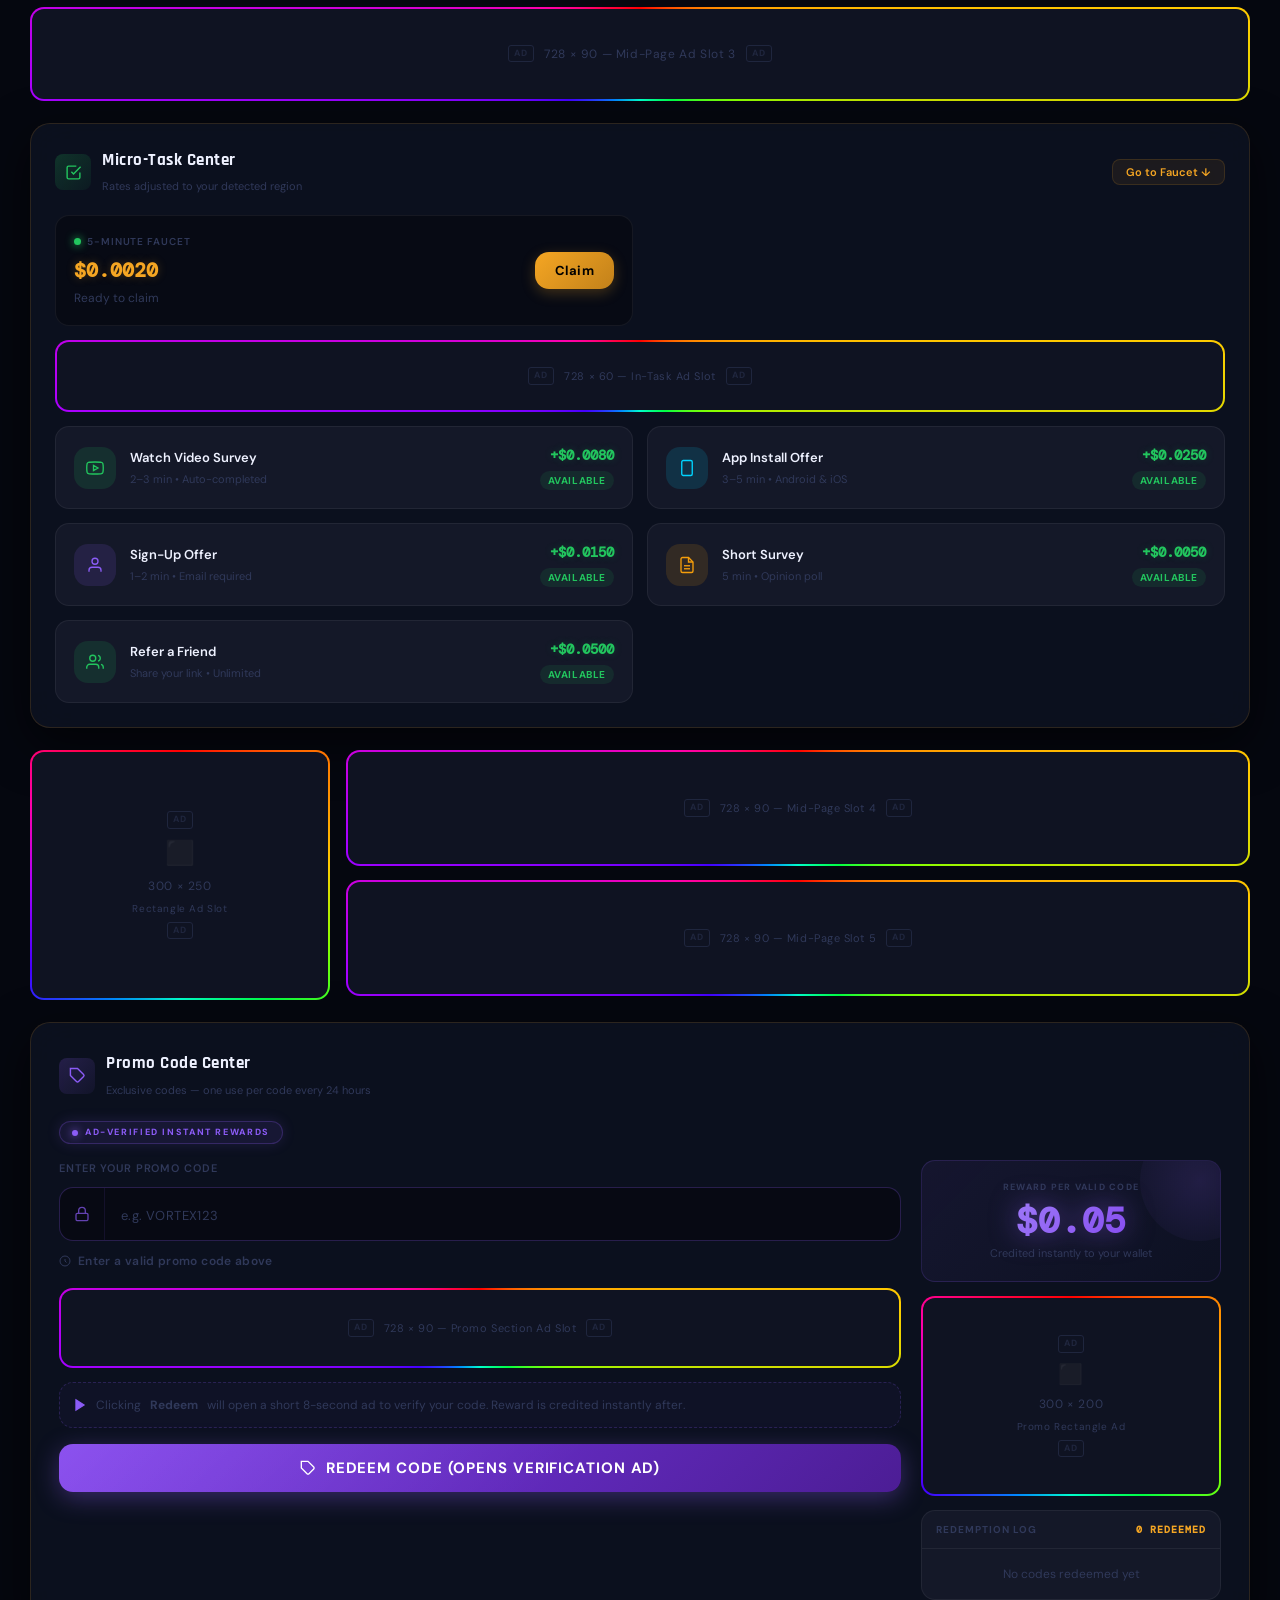
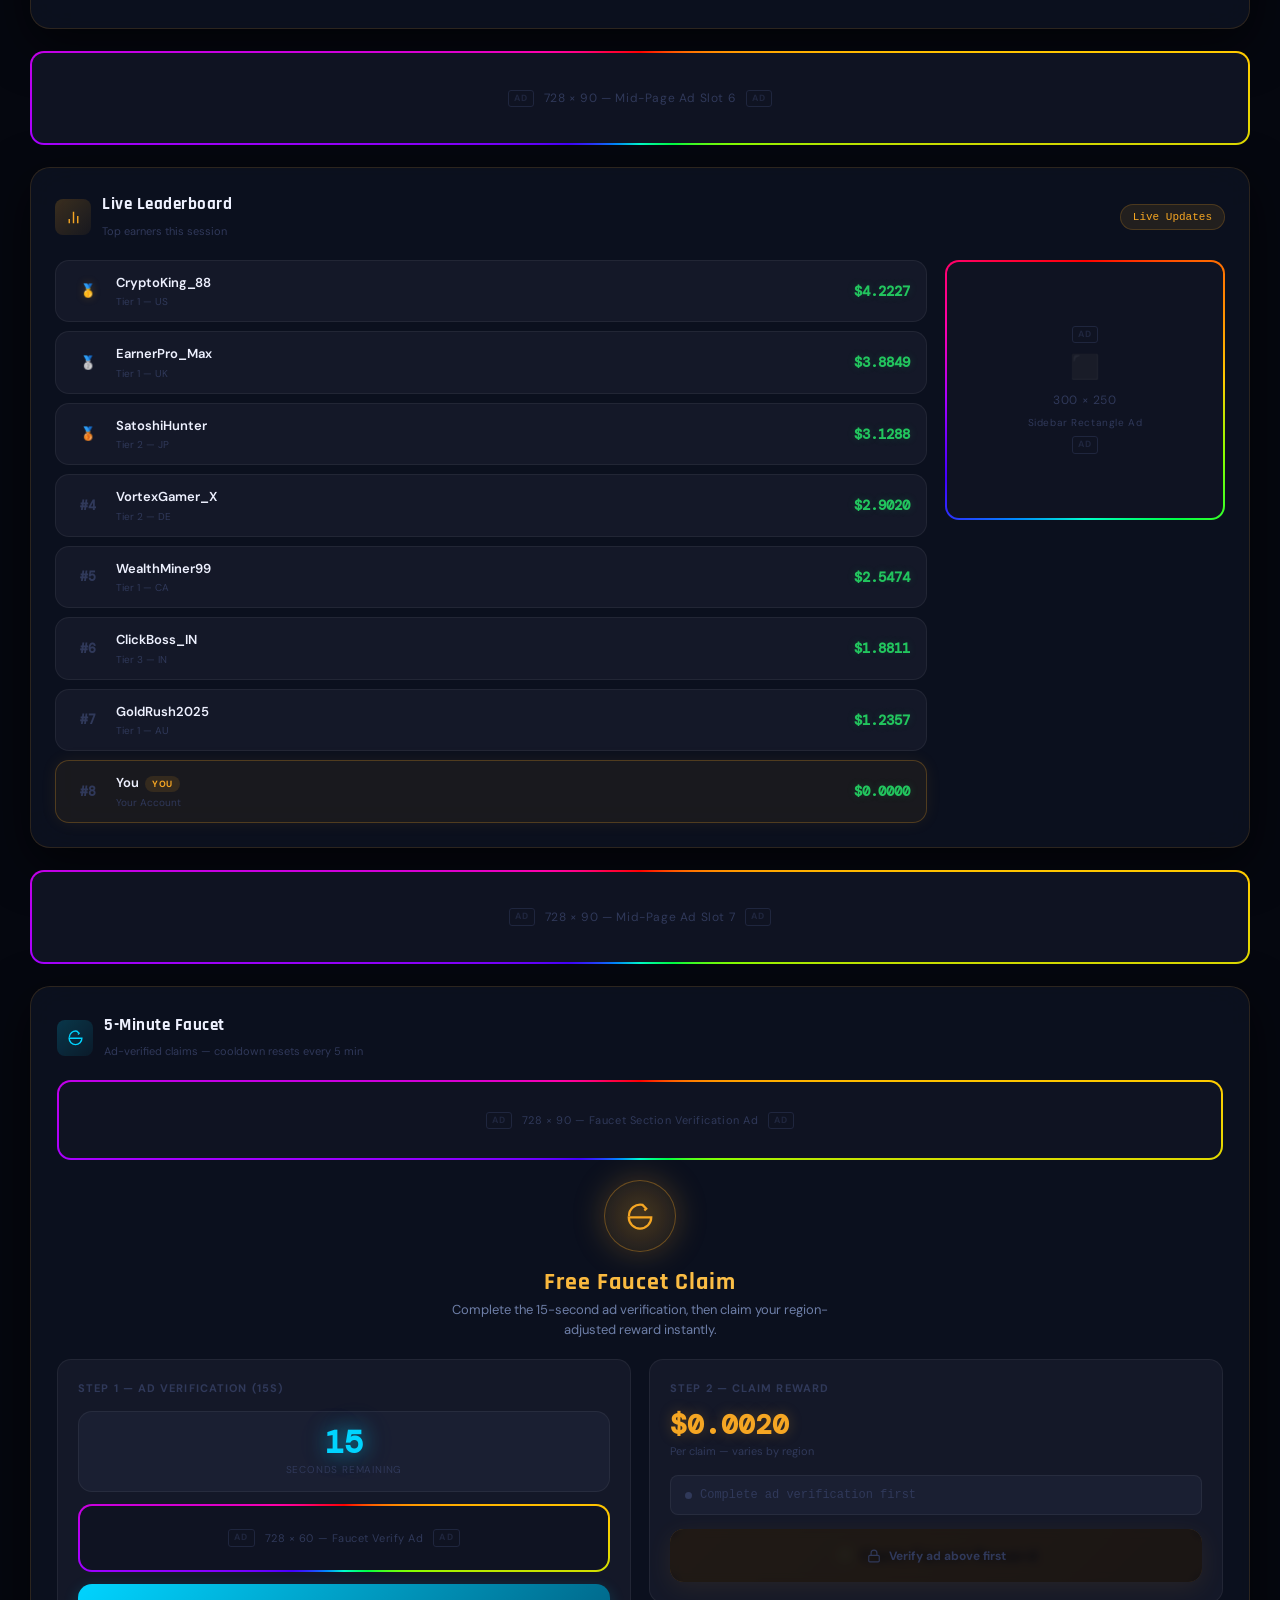
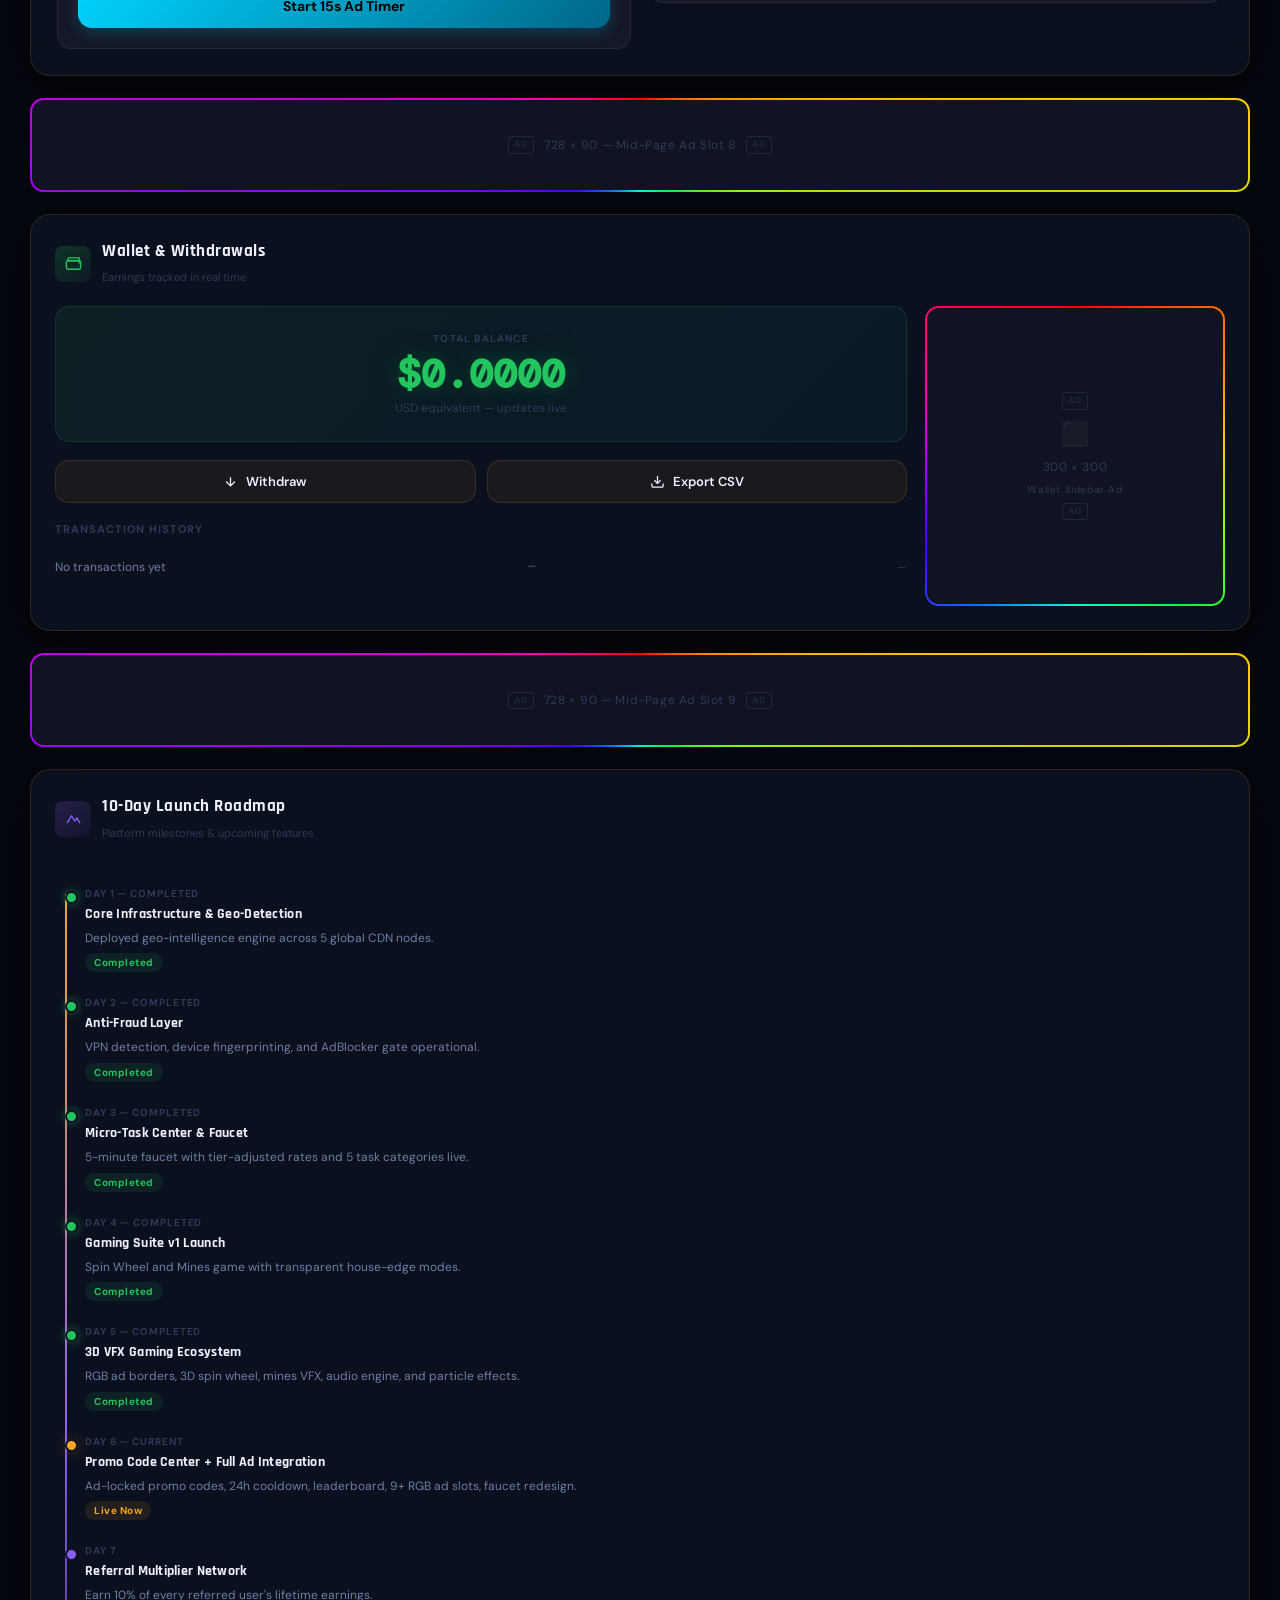
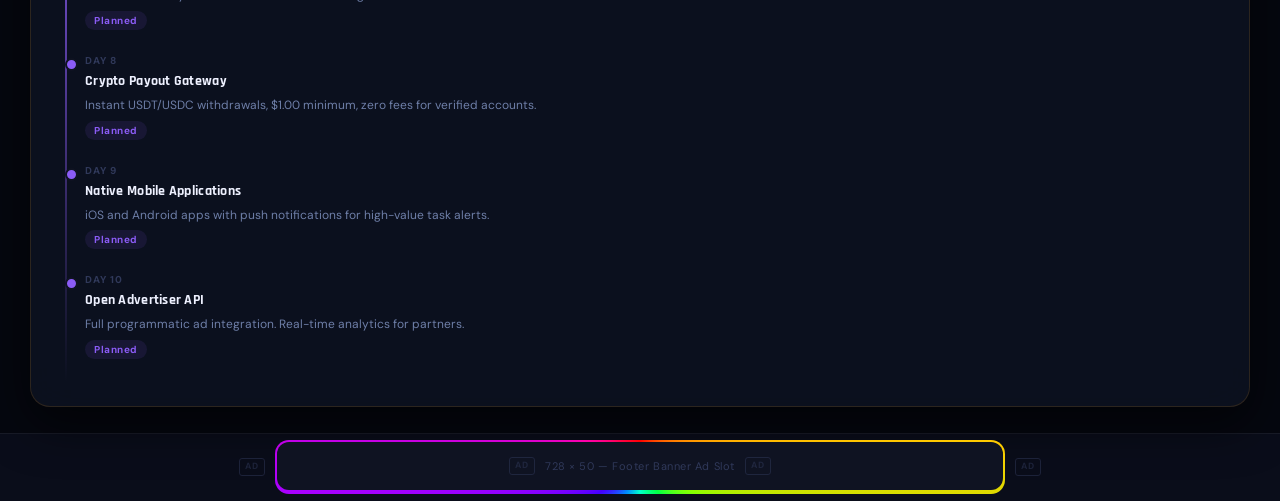
==== commit 6bb496c0: "Update index_v2.html" ====
--- a/index_v2.html
+++ b/index_v2.html
@@ -3,12 +3,12 @@
 <head>
 <meta charset="UTF-8">
 <meta name="viewport" content="width=device-width, initial-scale=1.0">
-<title>GigVault Pro — 3D Gaming Ecosystem</title>
+<title>GigVault Pro — 3D Gaming Ecosystem v4</title>
 <link rel="preconnect" href="https://fonts.googleapis.com">
 <link href="https://fonts.googleapis.com/css2?family=Rajdhani:wght@400;500;600;700&family=DM+Sans:wght@300;400;500;600;700&family=DM+Mono:wght@400;500;700&display=swap" rel="stylesheet">
 <style>
 /* ================================================================
-   1. TOKENS & THEME
+   1. DESIGN TOKENS
 ================================================================ */
 :root{
   --gold:#f5a623;--gold2:#ffd060;--gold-g:rgba(245,166,35,0.25);
@@ -30,222 +30,91 @@
   --spring:cubic-bezier(0.34,1.56,0.64,1);
 }
 *,*::before,*::after{box-sizing:border-box;margin:0;padding:0}
-html{scroll-behavior:smooth}
+/* SMOOTH NATURAL VERTICAL SCROLLING — no snap */
+html{scroll-behavior:smooth;scroll-snap-type:none!important}
 body{
   font-family:var(--f-body);background:var(--bg);color:var(--txt);
-  min-height:100vh;overflow-x:hidden;line-height:1.5;
+  min-height:100vh;overflow-x:hidden;overflow-y:auto!important;
+  line-height:1.5;scroll-snap-type:none!important;
 }
 ::-webkit-scrollbar{width:5px}
 ::-webkit-scrollbar-track{background:var(--bg1)}
-::-webkit-scrollbar-thumb{background:rgba(245,166,35,0.3);border-radius:99px}
+::-webkit-scrollbar-thumb{background:rgba(245,166,35,0.35);border-radius:99px}
 a{color:inherit;text-decoration:none}
 button{cursor:pointer;border:none;background:none;font-family:var(--f-body);color:inherit}
 input,select{font-family:var(--f-body)}
 
 /* ================================================================
-   2. BACKGROUND
+   2. ANIMATED BACKGROUND
 ================================================================ */
 .bg-wrap{position:fixed;inset:0;pointer-events:none;z-index:0;overflow:hidden}
-.bg-wrap::before{
-  content:'';position:absolute;width:1200px;height:1200px;
-  top:-500px;left:-300px;
-  background:radial-gradient(circle,rgba(245,166,35,0.05) 0%,transparent 65%);
-  animation:bgA 22s ease-in-out infinite alternate;
-}
-.bg-wrap::after{
-  content:'';position:absolute;width:900px;height:900px;
-  bottom:-350px;right:-200px;
-  background:radial-gradient(circle,rgba(0,212,255,0.04) 0%,transparent 65%);
-  animation:bgB 28s ease-in-out infinite alternate;
-}
-.bg-grid{
-  position:fixed;inset:0;pointer-events:none;z-index:0;
-  background-image:
-    linear-gradient(rgba(245,166,35,0.03) 1px,transparent 1px),
-    linear-gradient(90deg,rgba(245,166,35,0.03) 1px,transparent 1px);
-  background-size:56px 56px;
-}
+.bg-wrap::before{content:'';position:absolute;width:1200px;height:1200px;top:-500px;left:-300px;background:radial-gradient(circle,rgba(245,166,35,0.05),transparent 65%);animation:bgA 22s ease-in-out infinite alternate}
+.bg-wrap::after{content:'';position:absolute;width:900px;height:900px;bottom:-350px;right:-200px;background:radial-gradient(circle,rgba(0,212,255,0.04),transparent 65%);animation:bgB 28s ease-in-out infinite alternate}
+.bg-grid{position:fixed;inset:0;pointer-events:none;z-index:0;background-image:linear-gradient(rgba(245,166,35,0.03) 1px,transparent 1px),linear-gradient(90deg,rgba(245,166,35,0.03) 1px,transparent 1px);background-size:56px 56px}
 @keyframes bgA{from{transform:translate(0,0)}to{transform:translate(80px,70px)}}
 @keyframes bgB{from{transform:translate(0,0)}to{transform:translate(-70px,-80px)}}
 
 /* ================================================================
-   3. RGB BORDER ENGINE
-================================================================ */
-.rgb-ad{
-  position:relative;border-radius:var(--r-md);
-  padding:2px;overflow:hidden;
-}
+   3. RGB NEON BORDER ENGINE — Every ad slot
+================================================================ */
+.rgb-ad{position:relative;border-radius:var(--r-md);padding:2px;overflow:hidden}
 .rgb-ad::before{
-  content:'';position:absolute;
-  width:200%;height:200%;
-  top:-50%;left:-50%;
-  background:conic-gradient(
-    from 0deg,
-    #ff0000 0%,#ff4400 8%,#ff8800 16%,#ffcc00 24%,
-    #88ff00 32%,#00ff44 40%,#00ffcc 50%,
-    #0088ff 58%,#4400ff 66%,#aa00ff 74%,
-    #ff00aa 82%,#ff0044 90%,#ff0000 100%
-  );
-  animation:rgbSpin 2.8s linear infinite;
-  border-radius:50%;z-index:0;
-}
-.rgb-ad-inner{
-  position:relative;z-index:1;
-  background:var(--bg2);
-  border-radius:calc(var(--r-md) - 2px);
-  height:100%;width:100%;
-  display:flex;align-items:center;justify-content:center;
-  gap:10px;font-size:11px;color:var(--txt3);letter-spacing:.05em;
-  overflow:hidden;
-}
+  content:'';position:absolute;width:200%;height:200%;top:-50%;left:-50%;
+  background:conic-gradient(from 0deg,#ff0000 0%,#ff4400 8%,#ff8800 16%,#ffcc00 24%,#88ff00 32%,#00ff44 40%,#00ffcc 50%,#0088ff 58%,#4400ff 66%,#aa00ff 74%,#ff00aa 82%,#ff0044 90%,#ff0000 100%);
+  animation:rgbSpin 2.8s linear infinite;border-radius:50%;z-index:0;
+}
+.rgb-ad-inner{position:relative;z-index:1;background:var(--bg2);border-radius:calc(var(--r-md) - 2px);height:100%;width:100%;display:flex;align-items:center;justify-content:center;gap:10px;font-size:11px;color:var(--txt3);letter-spacing:.05em;overflow:hidden}
+.rgb-ad-inline{position:relative;border-radius:var(--r-sm);padding:2px;overflow:hidden;flex-shrink:0}
+.rgb-ad-inline::before{content:'';position:absolute;width:200%;height:200%;top:-50%;left:-50%;background:conic-gradient(from 0deg,#ff0000,#ff8800,#ffff00,#00ff88,#00ccff,#8800ff,#ff0088,#ff0000);animation:rgbSpin 2s linear infinite;border-radius:50%;z-index:0}
+.rgb-ad-inline-inner{position:relative;z-index:1;background:var(--bg3);border-radius:calc(var(--r-sm) - 2px);padding:8px 12px;display:flex;align-items:center;justify-content:center;flex-direction:column;gap:3px;text-align:center;font-size:10px;color:var(--txt3);letter-spacing:.05em;white-space:nowrap;min-width:120px}
 @keyframes rgbSpin{to{transform:rotate(360deg)}}
-
-/* Smaller inline RGB ad (next to bet button) */
-.rgb-ad-inline{
-  position:relative;border-radius:var(--r-sm);
-  padding:2px;overflow:hidden;flex-shrink:0;
-}
-.rgb-ad-inline::before{
-  content:'';position:absolute;
-  width:200%;height:200%;top:-50%;left:-50%;
-  background:conic-gradient(from 0deg,#ff0000,#ff8800,#ffff00,#00ff88,#00ccff,#8800ff,#ff0088,#ff0000);
-  animation:rgbSpin 2s linear infinite;border-radius:50%;z-index:0;
-}
-.rgb-ad-inline-inner{
-  position:relative;z-index:1;background:var(--bg3);
-  border-radius:calc(var(--r-sm) - 2px);
-  padding:8px 12px;display:flex;align-items:center;justify-content:center;
-  flex-direction:column;gap:3px;text-align:center;
-  font-size:10px;color:var(--txt3);letter-spacing:.05em;
-  white-space:nowrap;min-width:120px;
-}
+.ad-tag{font-size:9px;font-weight:700;letter-spacing:.12em;color:var(--txt3);border:1px solid var(--txt3);padding:1px 5px;border-radius:3px;opacity:.5}
 
 /* ================================================================
    4. GLASS CARD
 ================================================================ */
-.card{
-  background:var(--glass);
-  border:1px solid var(--bdr);
-  backdrop-filter:blur(24px) saturate(1.5);
-  -webkit-backdrop-filter:blur(24px) saturate(1.5);
-  border-radius:var(--r-lg);
-  box-shadow:var(--card-sh);
-  transition:box-shadow .3s var(--ease);
-}
-.card-inset{
-  background:rgba(0,0,0,0.3);
-  border:1px solid var(--bdr2);
-  border-radius:var(--r-md);
-}
-.glow-card{
-  box-shadow:var(--card-sh),0 0 40px rgba(245,166,35,0.08),inset 0 1px 0 rgba(255,255,255,0.05);
-}
-
-/* ================================================================
-   5. GLOBAL GLOW EFFECTS
-================================================================ */
-.glow-gold{
-  box-shadow:0 0 18px var(--gold-g),0 0 4px rgba(245,166,35,0.15);
-  text-shadow:0 0 12px var(--gold-g);
-}
-.glow-cyan{box-shadow:0 0 18px var(--cyan-g),0 0 4px rgba(0,212,255,0.15)}
-.glow-green{box-shadow:0 0 18px var(--green-g),0 0 4px rgba(34,197,94,0.15)}
-.glow-red{box-shadow:0 0 18px var(--red-g),0 0 4px rgba(239,68,68,0.15)}
-.txt-glow-gold{text-shadow:0 0 14px rgba(245,166,35,0.7),0 0 30px rgba(245,166,35,0.3)}
-.txt-glow-cyan{text-shadow:0 0 14px rgba(0,212,255,0.7),0 0 30px rgba(0,212,255,0.3)}
-.txt-glow-green{text-shadow:0 0 14px rgba(34,197,94,0.7),0 0 30px rgba(34,197,94,0.3)}
+.card{background:var(--glass);border:1px solid var(--bdr);backdrop-filter:blur(24px) saturate(1.5);-webkit-backdrop-filter:blur(24px) saturate(1.5);border-radius:var(--r-lg);box-shadow:var(--card-sh)}
+.card-inset{background:rgba(0,0,0,0.3);border:1px solid var(--bdr2);border-radius:var(--r-md)}
+
+/* ================================================================
+   5. LAYOUT
+================================================================ */
+.wrap{position:relative;z-index:1;display:flex;flex-direction:column;min-height:100vh}
+.main{flex:1;max-width:1260px;margin:0 auto;width:100%;padding:26px 20px;display:flex;flex-direction:column;gap:22px}
+/* Ad break rows between every major section */
+.ad-break{width:100%}
+.ad-break .rgb-ad{height:94px}
+.ad-break .rgb-ad-inner{font-size:12px}
+.ad-break-wide .rgb-ad{height:80px}
 
 /* ================================================================
    6. SCREEN SHAKE
 ================================================================ */
-@keyframes screenShake{
-  0%,100%{transform:translate(0,0) rotate(0deg)}
-  10%{transform:translate(-8px,-5px) rotate(-0.3deg)}
-  20%{transform:translate(8px,5px) rotate(0.3deg)}
-  30%{transform:translate(-6px,3px) rotate(-0.2deg)}
-  40%{transform:translate(6px,-3px) rotate(0.2deg)}
-  50%{transform:translate(-4px,6px) rotate(-0.1deg)}
-  60%{transform:translate(4px,-6px) rotate(0.1deg)}
-  70%{transform:translate(-3px,3px)}
-  80%{transform:translate(3px,-3px)}
-  90%{transform:translate(-1px,1px)}
-}
-.shaking{animation:screenShake 0.55s cubic-bezier(0.4,0,0.2,1)}
+@keyframes screenShake{0%,100%{transform:translate(0,0)}10%{transform:translate(-8px,-5px)}20%{transform:translate(8px,5px)}30%{transform:translate(-6px,3px)}40%{transform:translate(6px,-3px)}50%{transform:translate(-4px,6px)}60%{transform:translate(4px,-6px)}70%{transform:translate(-3px,3px)}80%{transform:translate(3px,-3px)}90%{transform:translate(-1px,1px)}}
+.shaking{animation:screenShake .55s cubic-bezier(0.4,0,0.2,1)}
 
 /* ================================================================
    7. NAVBAR
 ================================================================ */
-.navbar{
-  position:sticky;top:0;z-index:900;
-  display:flex;align-items:center;justify-content:space-between;
-  padding:0 26px;height:64px;
-  background:rgba(5,7,15,0.9);
-  backdrop-filter:blur(32px) saturate(2);
-  -webkit-backdrop-filter:blur(32px) saturate(2);
-  border-bottom:1px solid var(--bdr);
-}
+.navbar{position:sticky;top:0;z-index:900;display:flex;align-items:center;justify-content:space-between;padding:0 26px;height:64px;background:rgba(5,7,15,0.9);backdrop-filter:blur(32px) saturate(2);-webkit-backdrop-filter:blur(32px) saturate(2);border-bottom:1px solid var(--bdr)}
 .nav-brand{display:flex;align-items:center;gap:11px}
-.nav-logo{
-  width:38px;height:38px;
-  background:linear-gradient(135deg,var(--gold),#c2811a);
-  border-radius:10px;
-  display:flex;align-items:center;justify-content:center;
-  box-shadow:0 4px 16px var(--gold-g),inset 0 1px 0 rgba(255,255,255,0.2);
-}
-.brand-name{
-  font-family:var(--f-display);font-size:22px;font-weight:700;
-  letter-spacing:.04em;
-  background:linear-gradient(90deg,var(--gold),var(--gold2));
-  -webkit-background-clip:text;-webkit-text-fill-color:transparent;background-clip:text;
-  text-shadow:none;
-}
+.nav-logo{width:38px;height:38px;background:linear-gradient(135deg,var(--gold),#c2811a);border-radius:10px;display:flex;align-items:center;justify-content:center;box-shadow:0 4px 16px var(--gold-g),inset 0 1px 0 rgba(255,255,255,0.2)}
+.brand-name{font-family:var(--f-display);font-size:22px;font-weight:700;letter-spacing:.04em;background:linear-gradient(90deg,var(--gold),var(--gold2));-webkit-background-clip:text;-webkit-text-fill-color:transparent;background-clip:text}
 .brand-name-wrap{filter:drop-shadow(0 0 8px rgba(245,166,35,0.4))}
 .brand-sub{font-size:9px;font-weight:600;letter-spacing:.14em;color:var(--txt3);text-transform:uppercase;display:block;line-height:1;margin-top:-1px}
 .nav-right{display:flex;align-items:center;gap:9px}
-
-/* Geo pill */
-.geo-pill{
-  display:flex;align-items:center;gap:8px;padding:6px 14px;
-  border-radius:99px;background:rgba(245,166,35,0.07);
-  border:1px solid var(--bdr);
-  font-size:12px;font-weight:600;color:var(--txt2);
-  box-shadow:0 0 12px rgba(245,166,35,0.06);
-  transition:all .25s var(--ease);
-}
+.geo-pill{display:flex;align-items:center;gap:8px;padding:6px 14px;border-radius:99px;background:rgba(245,166,35,0.07);border:1px solid var(--bdr);font-size:12px;font-weight:600;color:var(--txt2);transition:all .25s var(--ease)}
 .geo-pill .flag{font-size:15px;line-height:1}
 .geo-pill .rate{font-family:var(--f-mono);font-size:11px;color:var(--gold);background:rgba(245,166,35,0.12);padding:2px 7px;border-radius:99px}
 .geo-pill.detecting{opacity:.5;animation:blink 1.2s ease-in-out infinite}
 @keyframes blink{0%,100%{opacity:.5}50%{opacity:.9}}
-
-/* Nav icon button */
-.nav-ibtn{
-  width:38px;height:38px;border-radius:var(--r-sm);
-  border:1px solid var(--bdr2);background:rgba(245,166,35,0.06);
-  display:flex;align-items:center;justify-content:center;
-  color:var(--txt2);transition:all .2s var(--ease);
-}
-.nav-ibtn:hover{border-color:var(--bdr);color:var(--txt);box-shadow:0 0 12px rgba(245,166,35,0.15)}
+.nav-ibtn{width:38px;height:38px;border-radius:var(--r-sm);border:1px solid var(--bdr2);background:rgba(245,166,35,0.06);display:flex;align-items:center;justify-content:center;color:var(--txt2);transition:all .2s var(--ease)}
+.nav-ibtn:hover{border-color:var(--bdr);color:var(--txt);box-shadow:0 0 12px rgba(245,166,35,.15)}
 .nav-ibtn.muted-btn{color:var(--red)}
-
-/* Wallet pill */
-.wallet-pill{
-  display:flex;align-items:center;gap:8px;padding:7px 15px;
-  border-radius:var(--r-md);
-  background:linear-gradient(135deg,var(--green),#16a34a);
-  color:#fff;font-size:13px;font-weight:700;
-  box-shadow:0 4px 16px var(--green-g);
-  transition:all .2s var(--ease);
-}
+.wallet-pill{display:flex;align-items:center;gap:8px;padding:7px 15px;border-radius:var(--r-md);background:linear-gradient(135deg,var(--green),#16a34a);color:#fff;font-size:13px;font-weight:700;box-shadow:0 4px 16px var(--green-g);transition:all .2s var(--ease)}
 .wallet-pill:hover{transform:translateY(-1px);box-shadow:0 8px 24px var(--green-g)}
 .wallet-bal{font-family:var(--f-mono);font-size:12px;background:rgba(255,255,255,0.2);padding:2px 7px;border-radius:99px}
-
-/* Hamburger */
-.hbg{
-  width:38px;height:38px;border-radius:var(--r-sm);
-  border:1px solid var(--bdr);background:rgba(245,166,35,0.07);
-  display:flex;flex-direction:column;align-items:center;justify-content:center;gap:5px;
-  transition:all .2s var(--ease);
-}
+.hbg{width:38px;height:38px;border-radius:var(--r-sm);border:1px solid var(--bdr);background:rgba(245,166,35,0.07);display:flex;flex-direction:column;align-items:center;justify-content:center;gap:5px;transition:all .2s var(--ease)}
 .hbg span{display:block;width:17px;height:1.5px;background:var(--txt2);border-radius:99px;transition:all .3s var(--ease);transform-origin:center}
 .hbg.open span:nth-child(1){transform:translateY(6.5px) rotate(45deg)}
 .hbg.open span:nth-child(2){opacity:0;transform:scaleX(0)}
@@ -253,16 +122,11 @@
 .hbg:hover{border-color:var(--gold);box-shadow:0 0 12px var(--gold-g)}
 
 /* ================================================================
-   8. DRAWER
+   8. DRAWER / SIDE MENU
 ================================================================ */
 .drw-ov{position:fixed;inset:0;background:rgba(0,0,0,0.7);backdrop-filter:blur(5px);z-index:800;opacity:0;pointer-events:none;transition:opacity .3s var(--ease)}
 .drw-ov.open{opacity:1;pointer-events:all}
-.drw{
-  position:fixed;top:0;right:-360px;width:330px;height:100vh;z-index:850;
-  background:var(--bg2);border-left:1px solid var(--bdr);
-  backdrop-filter:blur(28px);transition:right .35s var(--ease);
-  display:flex;flex-direction:column;overflow-y:auto;
-}
+.drw{position:fixed;top:0;right:-360px;width:330px;height:100vh;z-index:850;background:var(--bg2);border-left:1px solid var(--bdr);backdrop-filter:blur(28px);transition:right .35s var(--ease);display:flex;flex-direction:column;overflow-y:auto}
 .drw.open{right:0}
 .drw-head{padding:22px 20px 14px;border-bottom:1px solid var(--bdr2);display:flex;align-items:center;justify-content:space-between}
 .drw-head-title{font-family:var(--f-display);font-size:13px;font-weight:700;letter-spacing:.14em;color:var(--txt3);text-transform:uppercase}
@@ -278,6 +142,7 @@
 .drw-item .dbadge{margin-left:auto;font-size:10px;font-weight:700;padding:2px 8px;border-radius:99px;background:rgba(245,166,35,0.1);color:var(--gold);letter-spacing:.04em}
 .dbadge.hot{background:rgba(239,68,68,0.12);color:var(--red)}
 .dbadge.new{background:rgba(34,197,94,0.12);color:var(--green)}
+.dbadge.violet{background:rgba(139,92,246,0.12);color:var(--violet)}
 
 /* ================================================================
    9. OVERLAYS
@@ -294,7 +159,6 @@
 .ab-n{width:22px;height:22px;border-radius:50%;background:rgba(245,166,35,0.1);border:1px solid var(--bdr);display:flex;align-items:center;justify-content:center;font-size:11px;font-weight:700;color:var(--gold);flex-shrink:0}
 .ab-retry{width:100%;padding:13px;border-radius:var(--r-md);background:linear-gradient(135deg,var(--amber),#d97706);color:#000;font-size:14px;font-weight:700;letter-spacing:.04em;transition:all .2s var(--ease);box-shadow:0 6px 20px rgba(245,158,11,.35)}
 .ab-retry:hover{transform:translateY(-2px);box-shadow:0 10px 30px rgba(245,158,11,.45)}
-
 /* VPN screen */
 .vpn-screen{display:none;position:fixed;inset:0;z-index:9999;align-items:center;justify-content:center;flex-direction:column;background:rgba(5,7,15,0.98);backdrop-filter:blur(20px);text-align:center;padding:24px}
 .vpn-screen.show{display:flex}
@@ -306,7 +170,6 @@
 .vpn-lock-timer{font-family:var(--f-mono);font-size:28px;font-weight:700;color:var(--red);text-shadow:0 0 16px rgba(239,68,68,.5)}
 .vpn-lock-label{font-size:11px;color:var(--txt3)}
 .vpn-meta{font-size:11px;color:var(--txt3);font-family:var(--f-mono)}
-
 /* Ad watch modal */
 .ad-modal{display:none;position:fixed;inset:0;z-index:7000;align-items:center;justify-content:center;background:rgba(5,7,15,.92);backdrop-filter:blur(8px)}
 .ad-modal.show{display:flex}
@@ -318,44 +181,55 @@
 .ar-num{position:absolute;inset:0;display:flex;align-items:center;justify-content:center;font-family:var(--f-mono);font-size:24px;font-weight:700;color:var(--gold);text-shadow:0 0 12px var(--gold-g)}
 .ad-title{font-family:var(--f-display);font-size:20px;font-weight:700;margin-bottom:8px;letter-spacing:.04em}
 .ad-sub{font-size:13px;color:var(--txt2);line-height:1.6}
-
-/* ================================================================
-   10. PARTICLES CANVAS (fixed overlay)
+/* Promo pop-up ad modal */
+.promo-modal{display:none;position:fixed;inset:0;z-index:8500;align-items:center;justify-content:center;background:rgba(5,7,15,.94);backdrop-filter:blur(12px)}
+.promo-modal.show{display:flex}
+.promo-modal-box{max-width:480px;width:92%;padding:0;border-radius:var(--r-xl);overflow:hidden;border:1px solid rgba(139,92,246,.3);box-shadow:0 0 60px rgba(139,92,246,.25),var(--card-sh);background:var(--bg2)}
+.pmb-header{padding:22px 26px 18px;background:linear-gradient(135deg,rgba(139,92,246,.15),rgba(139,92,246,.04));border-bottom:1px solid rgba(139,92,246,.15);display:flex;align-items:center;gap:14px}
+.pmb-icon{width:44px;height:44px;border-radius:var(--r-md);flex-shrink:0;background:linear-gradient(135deg,#7c3aed,#4c1d95);display:flex;align-items:center;justify-content:center;box-shadow:0 0 20px rgba(139,92,246,.4)}
+.pmb-title{font-family:var(--f-display);font-size:18px;font-weight:700;letter-spacing:.04em}
+.pmb-sub{font-size:11px;color:var(--txt3);margin-top:2px}
+.pmb-body{padding:22px 26px}
+.pmb-ad{margin-bottom:16px}
+.pmb-ad .rgb-ad{height:80px;width:100%}
+.pmb-ad .rgb-ad-inner{font-size:12px}
+.pmb-ring-wrap{position:relative;width:80px;height:80px;margin:0 auto 6px}
+.pmb-ring-wrap svg{transform:rotate(-90deg)}
+.pmb-ar-bg{fill:none;stroke:var(--bg3);stroke-width:8}
+.pmb-ar-fill{fill:none;stroke:var(--violet);stroke-width:8;stroke-linecap:round;stroke-dasharray:220;stroke-dashoffset:220;transition:stroke-dashoffset .08s linear;filter:drop-shadow(0 0 6px var(--violet))}
+.pmb-ring-num{position:absolute;inset:0;display:flex;align-items:center;justify-content:center;font-family:var(--f-mono);font-size:20px;font-weight:700;color:var(--violet);text-shadow:0 0 12px var(--violet-g)}
+.pmb-ring-lbl{text-align:center;font-size:11px;color:var(--txt3);letter-spacing:.06em;margin-bottom:16px}
+.pmb-close-btn{width:100%;padding:13px;border-radius:var(--r-md);background:linear-gradient(135deg,#7c3aed,#4c1d95);color:#fff;font-size:14px;font-weight:700;letter-spacing:.06em;transition:all .2s var(--ease);box-shadow:0 5px 20px rgba(139,92,246,.4)}
+.pmb-close-btn:hover:not(:disabled){transform:translateY(-1px);box-shadow:0 8px 30px rgba(139,92,246,.5)}
+.pmb-close-btn:disabled{opacity:.35;pointer-events:none}
+
+/* ================================================================
+   10. PARTICLES
 ================================================================ */
 #particle-canvas{position:fixed;inset:0;pointer-events:none;z-index:5000}
 
 /* ================================================================
-   11. LAYOUT
-================================================================ */
-.wrap{position:relative;z-index:1;display:flex;flex-direction:column;min-height:100vh}
-.main{flex:1;max-width:1260px;margin:0 auto;width:100%;padding:26px 20px;display:flex;flex-direction:column;gap:22px}
-
-/* Ad banner top */
-.ad-top{width:100%;background:var(--bg1);border-bottom:1px solid var(--bdr2);padding:5px 16px;display:flex;align-items:center;justify-content:center;gap:8px}
-.ad-tag{font-size:9px;font-weight:700;letter-spacing:.12em;color:var(--txt3);border:1px solid var(--txt3);padding:1px 5px;border-radius:3px;opacity:.5}
-
-.ad-top .rgb-ad{flex:1;max-width:732px;height:40px}
-.ad-top .rgb-ad-inner{height:36px;font-size:11px}
-
-/* ================================================================
-   12. GEO PANEL
-================================================================ */
-.geo-panel{padding:26px 28px;position:relative;overflow:hidden}
-.geo-panel::after{content:'';position:absolute;top:0;right:0;bottom:0;width:45%;background:linear-gradient(90deg,transparent,rgba(245,166,35,0.03));pointer-events:none}
+   11. GEO / WELCOME PANEL
+================================================================ */
+.geo-panel-inner{padding:26px 28px;position:relative;overflow:hidden}
+.geo-panel-inner::after{content:'';position:absolute;top:0;right:0;bottom:0;width:45%;background:linear-gradient(90deg,transparent,rgba(245,166,35,0.03));pointer-events:none}
+.welcome-row{display:flex;align-items:flex-start;gap:16px}
+/* 3D Golden Spinning Coin */
+.spin3d-icon{width:54px;height:54px;flex-shrink:0;perspective:130px}
+.spin3d-coin{width:54px;height:54px;border-radius:50%;background:conic-gradient(#f5a623 0deg,#ffd060 45deg,#c2811a 90deg,#f5a623 135deg,#ffd060 180deg,#c2811a 225deg,#f5a623 270deg,#ffd060 315deg,#c2811a 360deg);box-shadow:0 0 24px rgba(245,166,35,.8),0 0 50px rgba(245,166,35,.3),inset 0 2px 4px rgba(255,255,255,.5),inset 0 -2px 4px rgba(0,0,0,.4);display:flex;align-items:center;justify-content:center;position:relative;animation:coinSpin3d 2.4s ease-in-out infinite;transform-style:preserve-3d;font-size:22px;font-weight:900;color:rgba(0,0,0,.7);text-shadow:0 1px 0 rgba(255,255,255,.3)}
+.spin3d-coin::after{content:'';position:absolute;inset:5px;border-radius:50%;border:1.5px solid rgba(255,255,255,.3);box-shadow:inset 0 0 10px rgba(245,166,35,.4)}
+@keyframes coinSpin3d{0%{transform:rotateY(0deg) scale(1)}25%{transform:rotateY(90deg) scale(0.7) scaleX(0.12)}50%{transform:rotateY(180deg) scale(1)}75%{transform:rotateY(270deg) scale(0.7) scaleX(0.12)}100%{transform:rotateY(360deg) scale(1)}}
 .geo-ey{font-size:10px;font-weight:700;letter-spacing:.14em;color:var(--gold);text-transform:uppercase;margin-bottom:6px;text-shadow:0 0 10px var(--gold-g)}
 .geo-h1{font-family:var(--f-display);font-size:27px;font-weight:700;letter-spacing:.02em;line-height:1.15;margin-bottom:6px}
 .geo-h1 em{font-style:normal;background:linear-gradient(90deg,var(--gold),var(--gold2));-webkit-background-clip:text;-webkit-text-fill-color:transparent;background-clip:text;filter:drop-shadow(0 0 8px rgba(245,166,35,.5))}
 .geo-sub{font-size:13px;color:var(--txt2)}
 .geo-grid{display:grid;grid-template-columns:repeat(4,1fr);gap:13px;margin-top:20px}
-.gs{padding:15px;background:var(--bg3);border:1px solid var(--bdr2);border-radius:var(--r-md);transition:border-color .2s var(--ease)}
-.gs:hover{border-color:var(--bdr)}
+.gs{padding:15px;background:var(--bg3);border:1px solid var(--bdr2);border-radius:var(--r-md)}
 .gs-lbl{font-size:10px;font-weight:600;letter-spacing:.09em;color:var(--txt3);text-transform:uppercase;margin-bottom:8px;display:flex;align-items:center;gap:6px}
 .live-dot{width:7px;height:7px;border-radius:50%;background:var(--green);box-shadow:0 0 8px var(--green);flex-shrink:0;animation:ldPulse 2s ease-in-out infinite}
 @keyframes ldPulse{0%,100%{opacity:1}50%{opacity:.3}}
 .gs-val{font-family:var(--f-mono);font-size:17px;font-weight:700;color:var(--txt);line-height:1}
 .gs-sub{font-size:11px;color:var(--txt3);margin-top:4px}
-
-/* Tier table */
 .tier-tbl{margin-top:16px;border:1px solid var(--bdr2);border-radius:var(--r-md);overflow:hidden}
 .tier-row{display:grid;grid-template-columns:100px 1fr 120px;align-items:center;gap:12px;padding:9px 14px;border-bottom:1px solid var(--bdr2);font-size:12px}
 .tier-row:last-child{border-bottom:none}
@@ -368,7 +242,7 @@
 .t-rate{font-family:var(--f-mono);font-weight:700;color:var(--green);font-size:13px;text-shadow:0 0 8px var(--green-g)}
 
 /* ================================================================
-   13. PLATFORM STATS
+   12. PLATFORM STATS
 ================================================================ */
 .pstats{display:grid;grid-template-columns:repeat(4,1fr);gap:13px}
 .pstat{padding:17px;text-align:center}
@@ -378,7 +252,7 @@
 .tup{background:rgba(34,197,94,.1);color:var(--green)}
 
 /* ================================================================
-   14. SECTION HEADER
+   13. SECTION HEADERS
 ================================================================ */
 .sh{display:flex;align-items:center;justify-content:space-between;margin-bottom:18px}
 .sh-l{display:flex;align-items:center;gap:11px}
@@ -387,215 +261,119 @@
 .si-red{background:linear-gradient(135deg,rgba(239,68,68,.2),rgba(239,68,68,.05));color:var(--red)}
 .si-green{background:linear-gradient(135deg,rgba(34,197,94,.2),rgba(34,197,94,.05));color:var(--green)}
 .si-violet{background:linear-gradient(135deg,rgba(139,92,246,.2),rgba(139,92,246,.05));color:var(--violet)}
+.si-cyan{background:linear-gradient(135deg,rgba(0,212,255,.2),rgba(0,212,255,.05));color:var(--cyan)}
 .sh-title strong{font-family:var(--f-display);font-size:17px;font-weight:700;display:block;letter-spacing:.03em}
 .sh-title small{font-size:11px;color:var(--txt3);font-weight:400}
 .sh-btn{font-size:11px;font-weight:600;color:var(--gold);padding:5px 13px;border-radius:var(--r-sm);border:1px solid var(--bdr);background:rgba(245,166,35,.07);transition:all .2s var(--ease)}
 .sh-btn:hover{background:rgba(245,166,35,.15);box-shadow:0 0 12px var(--gold-g)}
 
 /* ================================================================
-   15. SPIN WHEEL SECTION
-================================================================ */
-#sec-spin{display:none}
-#sec-spin.visible{display:block}
-
+   14. GAMES HUB
+================================================================ */
+#sec-games-hub{position:relative;overflow:hidden;scroll-margin-top:80px}
+.hub-rgb-frame{position:absolute;inset:0;border-radius:var(--r-xl);overflow:hidden;z-index:0}
+.hub-rgb-frame::before{content:'';position:absolute;width:200%;height:200%;top:-50%;left:-50%;background:conic-gradient(from 0deg,rgba(255,0,0,.6) 0%,rgba(255,128,0,.6) 12%,rgba(255,255,0,.6) 24%,rgba(0,255,128,.6) 36%,rgba(0,200,255,.6) 48%,rgba(100,0,255,.6) 60%,rgba(255,0,200,.6) 72%,rgba(245,166,35,.8) 84%,rgba(255,0,0,.6) 100%);animation:rgbSpin 4.5s linear infinite}
+.hub-rgb-frame::after{content:'';position:absolute;inset:2px;background:var(--bg1);border-radius:calc(var(--r-xl) - 2px)}
+.hub-inner{position:relative;z-index:1;background:var(--glass);border-radius:calc(var(--r-xl) - 2px);backdrop-filter:blur(24px);-webkit-backdrop-filter:blur(24px)}
+.hub-header{padding:22px 26px 0;display:flex;align-items:center;justify-content:space-between;flex-wrap:wrap;gap:14px}
+.hub-icon{width:46px;height:46px;border-radius:var(--r-md);flex-shrink:0;background:linear-gradient(135deg,rgba(245,166,35,.25),rgba(245,166,35,.06));border:1px solid rgba(245,166,35,.3);display:flex;align-items:center;justify-content:center;box-shadow:0 0 20px rgba(245,166,35,.2)}
+.hub-eyebrow{font-size:9px;font-weight:700;letter-spacing:.18em;color:var(--gold);text-transform:uppercase;margin-bottom:4px;text-shadow:0 0 10px var(--gold-g)}
+.hub-ttl{font-family:var(--f-display);font-size:22px;font-weight:700;letter-spacing:.03em;background:linear-gradient(90deg,var(--gold),var(--gold2),var(--cyan));-webkit-background-clip:text;-webkit-text-fill-color:transparent;background-clip:text}
+.hub-sub{font-size:11px;color:var(--txt3)}
+.hub-tabs{display:flex;gap:8px;padding:16px 26px 0}
+.hub-tab{display:flex;align-items:center;gap:8px;padding:9px 20px;border-radius:var(--r-md);border:1px solid var(--bdr2);background:rgba(255,255,255,.03);font-family:var(--f-display);font-size:14px;font-weight:700;letter-spacing:.04em;color:var(--txt3);cursor:pointer;transition:all .25s var(--ease)}
+.hub-tab:hover{border-color:var(--bdr);color:var(--txt)}
+.hub-tab.tab-spin-active{border-color:var(--gold);color:var(--gold);background:rgba(245,166,35,.08);box-shadow:0 0 20px rgba(245,166,35,.15)}
+.hub-tab.tab-mines-active{border-color:var(--red);color:var(--red);background:rgba(239,68,68,.08);box-shadow:0 0 20px rgba(239,68,68,.15)}
+.hub-panel-wrap{padding:0 26px 26px;margin-top:14px}
+.hub-panel{display:none}
+.hub-panel.panel-active{display:block}
+
+/* ================================================================
+   15. SPIN WHEEL
+================================================================ */
 .spin-layout{display:grid;grid-template-columns:1fr 400px;gap:20px}
-
-/* Token system */
 .token-bar{padding:15px;background:var(--bg3);border:1px solid var(--bdr2);border-radius:var(--r-md);margin-bottom:18px}
 .token-lbl{display:flex;align-items:center;justify-content:space-between;font-size:12px;font-weight:600;color:var(--txt2);margin-bottom:10px}
 .token-cnt{font-family:var(--f-mono);color:var(--gold);text-shadow:0 0 8px var(--gold-g)}
 .token-dots{display:flex;gap:8px}
 .tdot{flex:1;height:8px;border-radius:99px;background:var(--bg4);border:1px solid var(--bdr2);transition:all .3s var(--ease)}
 .tdot.filled{background:linear-gradient(90deg,var(--gold),var(--gold2));border-color:var(--gold);box-shadow:0 0 10px var(--gold-g),0 0 20px rgba(245,166,35,0.15)}
-
 .watch-btn{width:100%;padding:13px;border-radius:var(--r-md);background:linear-gradient(135deg,var(--gold),#c2811a);color:#000;font-size:14px;font-weight:700;letter-spacing:.03em;display:flex;align-items:center;justify-content:center;gap:9px;transition:all .2s var(--ease);box-shadow:0 6px 20px var(--gold-g)}
 .watch-btn:hover:not(:disabled){transform:translateY(-2px);box-shadow:0 10px 30px var(--gold-g)}
 .watch-btn:disabled{opacity:.3;pointer-events:none}
-
 .spin-btn{width:100%;padding:13px;margin-top:13px;border-radius:var(--r-md);background:linear-gradient(135deg,var(--cyan),#006688);color:#000;font-size:14px;font-weight:700;letter-spacing:.04em;display:flex;align-items:center;justify-content:center;gap:9px;transition:all .2s var(--ease);box-shadow:0 6px 20px var(--cyan-g)}
 .spin-btn:hover:not(:disabled){transform:translateY(-2px);box-shadow:0 10px 30px var(--cyan-g)}
 .spin-btn:disabled{opacity:.3;pointer-events:none}
-
-.spin-tokens-strip{display:flex;align-items:center;justify-content:center;gap:8px;margin-top:13px;padding:10px;background:var(--bg3);border:1px solid var(--bdr2);border-radius:var(--r-md)}
-
-/* Odds disclosure */
 .odds-tbl{margin-top:16px;border:1px solid var(--bdr2);border-radius:var(--r-md);overflow:hidden}
 .odds-row{display:grid;grid-template-columns:1fr 65px 80px;padding:8px 13px;border-bottom:1px solid var(--bdr2);font-size:12px;align-items:center}
 .odds-row:last-child{border-bottom:none}
 .odds-row.oh{background:var(--bg3);font-size:10px;font-weight:700;letter-spacing:.08em;color:var(--txt3);text-transform:uppercase}
 .odds-seg{display:flex;align-items:center;gap:8px}
-.seg-swatch{width:10px;height:10px;border-radius:50%;flex-shrink:0}
-.odds-prob{font-family:var(--f-mono);font-size:11px;color:var(--txt2)}
-.odds-rew{font-family:var(--f-mono);font-size:12px;font-weight:700;color:var(--green)}
-.rtp-note{margin-top:11px;padding:10px 13px;background:rgba(245,166,35,.06);border:1px solid var(--bdr);border-radius:var(--r-sm);font-size:11px;color:var(--txt2);line-height:1.55}
-.rtp-note strong{color:var(--gold)}
-
-/* WHEEL CANVAS WRAP */
-.wheel-wrap{display:flex;flex-direction:column;align-items:center;justify-content:center;position:relative}
-.wheel-pointer-3d{
-  position:relative;z-index:10;margin-bottom:-4px;
-  width:0;height:0;
-  border-left:14px solid transparent;
-  border-right:14px solid transparent;
-  border-top:32px solid var(--gold);
-  filter:drop-shadow(0 4px 10px var(--gold-g)) drop-shadow(0 0 6px rgba(245,166,35,.6));
-}
-#spinCanvas{
-  display:block;
-  border-radius:50%;
-  animation:wheelRgbAura 4s ease-in-out infinite;
-}
-@keyframes wheelRgbAura{
-  0%  {filter:drop-shadow(0 0 12px rgba(255,80,80,.45)) drop-shadow(0 0 30px rgba(255,80,80,.15))}
-  25% {filter:drop-shadow(0 0 12px rgba(80,255,80,.45)) drop-shadow(0 0 30px rgba(80,255,80,.15))}
-  50% {filter:drop-shadow(0 0 12px rgba(80,80,255,.45)) drop-shadow(0 0 30px rgba(80,80,255,.15))}
-  75% {filter:drop-shadow(0 0 12px rgba(255,200,80,.45)) drop-shadow(0 0 30px rgba(255,200,80,.15))}
-  100%{filter:drop-shadow(0 0 12px rgba(255,80,80,.45)) drop-shadow(0 0 30px rgba(255,80,80,.15))}
-}
-.spin-result{min-height:56px;margin-top:16px;text-align:center;display:flex;align-items:center;justify-content:center;flex-direction:column}
-.spin-res-amt{font-family:var(--f-mono);font-size:28px;font-weight:700;color:var(--gold);display:none;text-shadow:0 0 20px var(--gold-g),0 0 40px rgba(245,166,35,.2)}
+.seg-swatch{width:12px;height:12px;border-radius:3px;flex-shrink:0}
+.odds-prob{font-family:var(--f-mono);font-size:11px;color:var(--txt2);text-align:right}
+.odds-reward{font-family:var(--f-mono);font-size:11px;font-weight:700;text-align:right}
+.rtp-note{font-size:10px;color:var(--txt3);margin-top:10px;line-height:1.6;padding:10px;background:rgba(0,0,0,.2);border-radius:var(--r-sm);border:1px solid var(--bdr2)}
+.wheel-wrap{position:relative;display:flex;align-items:center;justify-content:center}
+.wheel-pointer-3d{position:absolute;top:-10px;left:50%;transform:translateX(-50%);z-index:2;width:0;height:0;border-left:10px solid transparent;border-right:10px solid transparent;border-top:26px solid var(--gold);filter:drop-shadow(0 0 8px var(--gold))}
+.spin-result{text-align:center;padding:14px 0 4px;min-height:50px}
+.spin-res-amt{font-family:var(--f-display);font-size:30px;font-weight:700;letter-spacing:.04em;line-height:1;display:none}
 .spin-res-lbl{font-size:12px;color:var(--txt3);margin-top:4px;display:none}
 
 /* ================================================================
-   16. MINES GAME SECTION
-================================================================ */
-#sec-mines{display:none}
-#sec-mines.visible{display:block}
-
-.mines-layout{display:grid;grid-template-columns:240px 1fr;gap:18px;padding:0 18px 20px}
-.mines-top-ad{grid-column:1/-1;margin-bottom:4px}
-.mines-bottom-ad{grid-column:1/-1;margin-top:4px}
-
-/* Control panel */
+   16. MINES
+================================================================ */
+.mines-layout{display:grid;grid-template-columns:240px 1fr;gap:18px}
 .mines-ctrl{padding:18px}
 .ctrl-lbl{font-size:10px;font-weight:700;letter-spacing:.1em;color:var(--txt3);text-transform:uppercase;margin-bottom:7px}
-
-/* Bet input */
 .bet-wrap{display:flex;align-items:center;background:var(--bg3);border:1px solid var(--bdr2);border-radius:var(--r-md);overflow:hidden;margin-bottom:14px}
 .bet-sym{padding:0 12px;font-size:15px;font-weight:700;color:var(--gold);font-family:var(--f-mono);border-right:1px solid var(--bdr2);height:44px;display:flex;align-items:center;text-shadow:0 0 8px var(--gold-g)}
 .bet-input{flex:1;padding:0 12px;background:transparent;border:none;outline:none;font-family:var(--f-mono);font-size:15px;font-weight:700;color:var(--txt);height:44px}
 .bet-input::placeholder{color:var(--txt3)}
-
-/* Mine count slider */
 .mine-slider-wrap{margin-bottom:14px}
-.mine-slider-top{display:flex;align-items:center;justify-content:space-between;margin-bottom:8px}
 .mine-slider-val{font-family:var(--f-mono);font-size:16px;font-weight:700;color:var(--red);text-shadow:0 0 10px var(--red-g)}
-.mine-slider{
-  width:100%;-webkit-appearance:none;appearance:none;
-  height:6px;border-radius:99px;outline:none;cursor:pointer;
-  background:linear-gradient(90deg,var(--red) 0%,var(--red) var(--pct,12%),var(--bg4) var(--pct,12%));
-  transition:background .1s;
-}
+.mine-slider{width:100%;-webkit-appearance:none;appearance:none;height:6px;border-radius:99px;outline:none;cursor:pointer;background:linear-gradient(90deg,var(--red) 0%,var(--red) var(--pct,12%),var(--bg4) var(--pct,12%));transition:background .1s}
 .mine-slider::-webkit-slider-thumb{-webkit-appearance:none;width:20px;height:20px;border-radius:50%;background:var(--red);cursor:pointer;box-shadow:0 0 12px var(--red-g),0 2px 6px rgba(0,0,0,.4);border:2px solid rgba(255,255,255,.15)}
 .mine-slider::-moz-range-thumb{width:20px;height:20px;border-radius:50%;background:var(--red);cursor:pointer;box-shadow:0 0 12px var(--red-g);border:2px solid rgba(255,255,255,.15)}
 .mine-density-bar{height:4px;border-radius:99px;background:var(--bg4);margin-top:8px;overflow:hidden}
 .mine-density-fill{height:100%;border-radius:99px;background:linear-gradient(90deg,var(--green),var(--amber),var(--red));transition:width .2s var(--ease)}
-
-/* Multiplier display */
 .mult-display{padding:14px;text-align:center;border:1px solid var(--bdr2);border-radius:var(--r-md);background:var(--bg3);margin-bottom:14px}
 .mult-val{font-family:var(--f-mono);font-size:26px;font-weight:700;color:var(--gold);text-shadow:0 0 18px var(--gold-g),0 0 35px rgba(245,166,35,.15);line-height:1}
 .mult-lbl{font-size:10px;color:var(--txt3);letter-spacing:.08em;text-transform:uppercase;margin-top:4px}
 .mult-pot{font-family:var(--f-mono);font-size:13px;color:var(--green);margin-top:6px;text-shadow:0 0 8px var(--green-g)}
-
-/* Bet button row with inline ad */
-.bet-row{display:flex;align-items:stretch;gap:10px;margin-bottom:10px}
-.mines-bet-btn{
-  flex:1;padding:12px;border-radius:var(--r-md);
-  background:linear-gradient(135deg,var(--gold),#c2811a);
-  color:#000;font-size:14px;font-weight:700;
-  letter-spacing:.03em;transition:all .2s var(--ease);
-  box-shadow:0 5px 16px var(--gold-g);
-}
+.mines-bet-btn{width:100%;padding:12px;border-radius:var(--r-md);background:linear-gradient(135deg,var(--gold),#c2811a);color:#000;font-size:14px;font-weight:700;letter-spacing:.03em;transition:all .2s var(--ease);box-shadow:0 5px 16px var(--gold-g);margin-bottom:10px}
 .mines-bet-btn:hover:not(:disabled){transform:translateY(-1px);box-shadow:0 8px 24px var(--gold-g)}
 .mines-bet-btn:disabled{opacity:.3;pointer-events:none}
-
-.cashout-btn{
-  width:100%;padding:12px;border-radius:var(--r-md);
-  background:linear-gradient(135deg,var(--green),#16a34a);
-  color:#fff;font-size:14px;font-weight:700;
-  letter-spacing:.03em;display:none;
-  box-shadow:0 5px 16px var(--green-g);transition:all .2s var(--ease);
-}
+.cashout-btn{width:100%;padding:12px;border-radius:var(--r-md);background:linear-gradient(135deg,var(--green),#16a34a);color:#fff;font-size:14px;font-weight:700;letter-spacing:.03em;display:none;box-shadow:0 5px 16px var(--green-g);transition:all .2s var(--ease)}
 .cashout-btn:hover{transform:translateY(-1px);box-shadow:0 8px 24px var(--green-g)}
 .cashout-btn.show{display:block}
-
-/* Game info strip */
-.mines-info{display:grid;grid-template-columns:repeat(4,1fr);gap:10px;margin-bottom:14px;padding:12px 14px;border:1px solid var(--bdr2);border-radius:var(--r-md);background:var(--bg3)}
+.mines-right-col{display:flex;flex-direction:column;gap:14px}
+.mines-info{display:grid;grid-template-columns:repeat(4,1fr);gap:10px;padding:12px 14px;border:1px solid var(--bdr2);border-radius:var(--r-md);background:var(--bg3)}
 .mi-stat{text-align:center}
-.mi-val{font-family:var(--f-mono);font-size:15px;font-weight:700;color:var(--txt);text-shadow:0 0 8px rgba(245,166,35,.2)}
+.mi-val{font-family:var(--f-mono);font-size:15px;font-weight:700;color:var(--txt)}
 .mi-lbl{font-size:10px;color:var(--txt3);letter-spacing:.07em;text-transform:uppercase;margin-top:2px}
-
-/* MINES GRID */
-.mines-right-col{display:flex;flex-direction:column;gap:14px}
-.mines-grid{
-  display:grid;grid-template-columns:repeat(5,1fr);gap:9px;
-  padding:18px;background:var(--bg1);
-  border:1px solid var(--bdr2);border-radius:var(--r-lg);
-}
-
-/* Cell base */
-.mc{
-  aspect-ratio:1;border-radius:var(--r-md);
-  border:1px solid var(--bdr2);
-  background:linear-gradient(135deg,var(--bg3),var(--bg4));
-  display:flex;align-items:center;justify-content:center;
-  cursor:pointer;transition:all .22s var(--ease);
-  position:relative;overflow:hidden;
-}
-/* Subtle inner highlight */
-.mc::after{content:'';position:absolute;inset:0;background:linear-gradient(135deg,rgba(255,255,255,0.04),transparent 50%);pointer-events:none;border-radius:inherit}
-.mc:hover:not(.revealed):not(.locked){
-  border-color:var(--gold);
-  background:linear-gradient(135deg,var(--bg4),#1e2540);
-  transform:scale(1.06) translateY(-2px);
-  box-shadow:0 6px 20px var(--gold-g),0 0 0 1px rgba(245,166,35,.2),inset 0 1px 0 rgba(255,255,255,.08);
-}
+.mines-grid{display:grid;grid-template-columns:repeat(5,1fr);gap:9px;padding:18px;background:var(--bg1);border:1px solid var(--bdr2);border-radius:var(--r-lg)}
+.mc{aspect-ratio:1;border-radius:var(--r-md);border:1px solid var(--bdr2);background:linear-gradient(135deg,var(--bg3),var(--bg4));display:flex;align-items:center;justify-content:center;cursor:pointer;transition:all .22s var(--ease);position:relative;overflow:hidden}
+.mc:hover:not(.revealed):not(.locked){border-color:var(--gold);background:linear-gradient(135deg,var(--bg4),#1e2540);transform:scale(1.06) translateY(-2px);box-shadow:0 6px 20px var(--gold-g),inset 0 1px 0 rgba(255,255,255,.08)}
 .mc.locked{cursor:default;opacity:.6}
-
-/* GEM CELL */
-@keyframes gemReveal{
-  0%  {transform:scale(0.4) rotateY(90deg);opacity:0}
-  60% {transform:scale(1.18) rotateY(-8deg);opacity:1}
-  80% {transform:scale(0.92)}
-  100%{transform:scale(1) rotateY(0deg)}
-}
-@keyframes gemGlow{
-  0%,100%{box-shadow:0 0 10px rgba(34,197,94,.5),inset 0 0 8px rgba(34,197,94,.1)}
-  50%{box-shadow:0 0 24px rgba(34,197,94,.9),0 0 45px rgba(34,197,94,.2),inset 0 0 14px rgba(34,197,94,.15)}
-}
-.mc.revealed.safe{
-  background:linear-gradient(135deg,rgba(34,197,94,.18),rgba(34,197,94,.06));
-  border-color:rgba(34,197,94,.5);
-  cursor:default;
-  animation:gemReveal .4s var(--spring) forwards, gemGlow 2s ease-in-out infinite .4s;
-}
-
-/* BOMB CELL */
-@keyframes bombBlast{
-  0%  {transform:scale(1)}
-  15% {transform:scale(1.6)}
-  30% {transform:scale(0.85)}
-  50% {transform:scale(1.25)}
-  70% {transform:scale(0.95)}
-  100%{transform:scale(1)}
-}
-.mc.revealed.bomb{
-  background:linear-gradient(135deg,rgba(239,68,68,.22),rgba(239,68,68,.06));
-  border-color:rgba(239,68,68,.5);
-  cursor:default;
-  animation:bombBlast .45s ease;
-  box-shadow:0 0 22px var(--red-g),0 0 50px rgba(239,68,68,.15);
-}
-
-/* ================================================================
-   17. TASKS SECTION
-================================================================ */
-#sec-tasks{display:none}
-#sec-tasks.visible{display:block}
-
+@keyframes gemReveal{0%{transform:scale(0.4) rotateY(90deg);opacity:0}60%{transform:scale(1.18) rotateY(-8deg);opacity:1}80%{transform:scale(0.92)}100%{transform:scale(1) rotateY(0deg)}}
+@keyframes gemGlow{0%,100%{box-shadow:0 0 10px rgba(34,197,94,.5)}50%{box-shadow:0 0 24px rgba(34,197,94,.9),0 0 45px rgba(34,197,94,.2)}}
+.mc.revealed.safe{background:linear-gradient(135deg,rgba(34,197,94,.18),rgba(34,197,94,.06));border-color:rgba(34,197,94,.5);cursor:default;animation:gemReveal .4s var(--spring) forwards,gemGlow 2s ease-in-out infinite .4s}
+@keyframes bombBlast{0%{transform:scale(1)}15%{transform:scale(1.6)}30%{transform:scale(0.85)}50%{transform:scale(1.25)}70%{transform:scale(0.95)}100%{transform:scale(1)}}
+.mc.revealed.bomb{background:linear-gradient(135deg,rgba(239,68,68,.22),rgba(239,68,68,.06));border-color:rgba(239,68,68,.5);cursor:default;animation:bombBlast .45s ease;box-shadow:0 0 22px var(--red-g)}
+
+/* ================================================================
+   17. TASKS
+================================================================ */
 .task-grid{display:grid;grid-template-columns:repeat(2,1fr);gap:14px}
+.faucet-mini{padding:18px;display:flex;align-items:center;justify-content:space-between;gap:14px}
+.faucet-rate{font-family:var(--f-mono);font-size:20px;font-weight:700;color:var(--gold);text-shadow:0 0 10px var(--gold-g);margin-bottom:4px}
+.faucet-cd{font-size:12px;color:var(--txt3)}
+.faucet-btn{padding:10px 20px;border-radius:var(--r-md);background:linear-gradient(135deg,var(--gold),#c2811a);color:#000;font-size:13px;font-weight:700;letter-spacing:.03em;transition:all .2s var(--ease);box-shadow:0 4px 14px var(--gold-g);flex-shrink:0}
+.faucet-btn:hover:not(:disabled){transform:translateY(-1px);box-shadow:0 7px 20px var(--gold-g)}
+.faucet-btn:disabled{opacity:.35;pointer-events:none}
 .task-card{padding:18px;background:var(--bg3);border:1px solid var(--bdr2);border-radius:var(--r-md);display:flex;align-items:center;gap:14px;cursor:pointer;transition:all .2s var(--ease)}
-.task-card:hover:not(.done-t){border-color:var(--bdr);transform:translateY(-2px);box-shadow:0 8px 24px rgba(0,0,0,.3),0 0 20px rgba(245,166,35,.06)}
+.task-card:hover:not(.done-t){border-color:var(--bdr);transform:translateY(-2px);box-shadow:0 8px 24px rgba(0,0,0,.3)}
 .task-card.done-t{opacity:.45;pointer-events:none}
 .task-ic{width:42px;height:42px;border-radius:var(--r-md);flex-shrink:0;display:flex;align-items:center;justify-content:center}
 .task-info{flex:1;min-width:0}
@@ -607,27 +385,104 @@
 .ts-avail{background:rgba(34,197,94,.1);color:var(--green)}
 .ts-done{background:rgba(74,85,122,.2);color:var(--txt3)}
 
-/* Faucet mini */
-.faucet-mini{grid-column:1/-1;padding:18px;display:grid;grid-template-columns:1fr auto;gap:16px;align-items:center}
-.faucet-rate{font-family:var(--f-mono);font-size:20px;font-weight:700;color:var(--gold);text-shadow:0 0 12px var(--gold-g)}
-.faucet-cd{font-family:var(--f-mono);font-size:12px;color:var(--txt3)}
-.faucet-btn{padding:12px 22px;border-radius:var(--r-md);background:linear-gradient(135deg,var(--gold),#c2811a);color:#000;font-size:14px;font-weight:700;letter-spacing:.03em;white-space:nowrap;transition:all .2s var(--ease);box-shadow:0 5px 16px var(--gold-g)}
-.faucet-btn:hover:not(:disabled){transform:translateY(-1px);box-shadow:0 8px 24px var(--gold-g)}
-.faucet-btn:disabled{opacity:.3;pointer-events:none}
-
-/* ================================================================
-   18. WALLET SECTION
-================================================================ */
-#sec-wallet{display:none}
-#sec-wallet.visible{display:block}
-
-.wallet-hero{padding:24px;text-align:center;background:linear-gradient(135deg,rgba(34,197,94,.09),rgba(6,182,212,.05));border:1px solid rgba(34,197,94,.15);border-radius:var(--r-md);margin-bottom:18px;box-shadow:0 0 30px rgba(34,197,94,.06)}
+/* ================================================================
+   18. PROMO CODE CENTER
+================================================================ */
+.promo-eyebrow{display:inline-flex;align-items:center;gap:7px;font-size:9px;font-weight:800;letter-spacing:.18em;text-transform:uppercase;color:var(--violet);background:rgba(139,92,246,.1);border:1px solid rgba(139,92,246,.25);padding:4px 12px;border-radius:99px;margin-bottom:16px;box-shadow:0 0 14px rgba(139,92,246,.15)}
+.promo-eyebrow-dot{width:6px;height:6px;border-radius:50%;background:var(--violet);box-shadow:0 0 8px var(--violet);animation:ldPulse 2s ease-in-out infinite}
+.promo-layout{display:grid;grid-template-columns:1fr 300px;gap:20px;align-items:start}
+.promo-input-wrap{display:flex;align-items:stretch;border:1.5px solid rgba(139,92,246,.25);border-radius:var(--r-md);background:rgba(0,0,0,.35);overflow:hidden;transition:border-color .25s var(--ease),box-shadow .25s var(--ease)}
+.promo-input-wrap:focus-within{border-color:rgba(139,92,246,.65);box-shadow:0 0 0 3px rgba(139,92,246,.12),0 0 22px rgba(139,92,246,.18)}
+.promo-input-wrap.pi-valid{border-color:rgba(34,197,94,.55)!important;box-shadow:0 0 0 3px rgba(34,197,94,.1),0 0 22px rgba(34,197,94,.18)!important}
+.promo-input-wrap.pi-err{border-color:rgba(239,68,68,.55)!important;box-shadow:0 0 0 3px rgba(239,68,68,.1),0 0 22px rgba(239,68,68,.12)!important;animation:promoShake .4s ease}
+@keyframes promoShake{0%,100%{transform:translateX(0)}18%{transform:translateX(-7px)}36%{transform:translateX(7px)}54%{transform:translateX(-5px)}72%{transform:translateX(5px)}90%{transform:translateX(-2px)}}
+.promo-icon-wrap{padding:0 14px;display:flex;align-items:center;color:var(--violet);opacity:.7;flex-shrink:0;border-right:1px solid rgba(139,92,246,.15)}
+.promo-input{flex:1;padding:0 16px;height:52px;background:transparent;border:none;outline:none;font-family:var(--f-mono);font-size:17px;font-weight:700;color:var(--txt);letter-spacing:.08em;text-transform:uppercase}
+.promo-input::placeholder{font-family:var(--f-body);font-size:13px;font-weight:400;color:var(--txt3);letter-spacing:.03em;text-transform:none}
+.promo-clear-btn{padding:0 14px;display:none;align-items:center;color:var(--txt3);flex-shrink:0;cursor:pointer;transition:color .2s;border-left:1px solid rgba(255,255,255,.05)}
+.promo-clear-btn:hover{color:var(--txt)}
+.promo-clear-btn.show{display:flex}
+.promo-status{min-height:22px;margin-top:9px;font-size:12px;font-weight:600;letter-spacing:.03em;display:flex;align-items:center;gap:7px;color:var(--txt3)}
+.promo-status .ps-icon{flex-shrink:0;display:flex;align-items:center}
+.promo-status.ps-ok{color:var(--green)}
+.promo-status.ps-err{color:var(--red)}
+.promo-status.ps-warn{color:var(--amber)}
+.promo-status.ps-info{color:var(--cyan)}
+.promo-ad-note{margin-top:14px;padding:13px;background:rgba(139,92,246,.04);border:1.5px dashed rgba(139,92,246,.22);border-radius:var(--r-md);font-size:12px;color:var(--txt3);display:flex;align-items:center;gap:9px}
+.promo-ad-note svg{color:var(--violet);flex-shrink:0}
+.promo-redeem-btn{width:100%;margin-top:16px;padding:14px;border-radius:var(--r-md);background:linear-gradient(135deg,#7c3aed,#4c1d95);color:#fff;font-size:15px;font-weight:700;letter-spacing:.06em;text-transform:uppercase;display:flex;align-items:center;justify-content:center;gap:10px;transition:all .25s var(--spring);box-shadow:0 6px 24px rgba(139,92,246,.35);position:relative;overflow:hidden}
+.promo-redeem-btn::before{content:'';position:absolute;inset:0;background:linear-gradient(135deg,rgba(255,255,255,.12),transparent 60%);pointer-events:none}
+.promo-redeem-btn:hover:not(:disabled){transform:translateY(-2px) scale(1.01);box-shadow:0 12px 36px rgba(139,92,246,.5)}
+.promo-redeem-btn:disabled{opacity:.32;pointer-events:none;filter:grayscale(.4)}
+.promo-right-panel{display:flex;flex-direction:column;gap:14px}
+.promo-reward-card{padding:20px;text-align:center;background:linear-gradient(135deg,rgba(139,92,246,.08),rgba(139,92,246,.02));border:1px solid rgba(139,92,246,.18);border-radius:var(--r-md);position:relative;overflow:hidden}
+.promo-reward-card::after{content:'';position:absolute;top:-40px;right:-40px;width:120px;height:120px;border-radius:50%;background:radial-gradient(circle,rgba(139,92,246,.15),transparent);pointer-events:none}
+.prc-lbl{font-size:9px;font-weight:700;letter-spacing:.14em;color:var(--txt3);text-transform:uppercase;margin-bottom:8px}
+.prc-amount{font-family:var(--f-mono);font-size:36px;font-weight:700;line-height:1;background:linear-gradient(135deg,#a78bfa,#7c3aed);-webkit-background-clip:text;-webkit-text-fill-color:transparent;background-clip:text;filter:drop-shadow(0 0 14px rgba(139,92,246,.5))}
+.prc-sub{font-size:11px;color:var(--txt3);margin-top:6px}
+.promo-history{background:var(--bg3);border:1px solid var(--bdr2);border-radius:var(--r-md);overflow:hidden}
+.ph-title{padding:11px 14px;border-bottom:1px solid var(--bdr2);font-size:10px;font-weight:700;letter-spacing:.1em;text-transform:uppercase;color:var(--txt3);display:flex;align-items:center;justify-content:space-between}
+.ph-empty{padding:16px 14px;font-size:12px;color:var(--txt3);text-align:center}
+.ph-item{display:flex;align-items:center;gap:10px;padding:10px 14px;border-bottom:1px solid var(--bdr2);font-size:12px}
+.ph-item:last-child{border-bottom:none}
+.ph-dot{width:7px;height:7px;border-radius:50%;flex-shrink:0;background:var(--green);box-shadow:0 0 6px var(--green)}
+.ph-code{font-family:var(--f-mono);font-weight:700;color:var(--txt);letter-spacing:.06em}
+.ph-reward{margin-left:auto;font-family:var(--f-mono);font-weight:700;color:var(--green)}
+.ph-time{font-size:10px;color:var(--txt3);margin-left:8px}
+
+/* ================================================================
+   19. LEADERBOARD
+================================================================ */
+.lb-list{display:flex;flex-direction:column;gap:9px}
+.lb-row{display:grid;grid-template-columns:32px 1fr auto;align-items:center;gap:12px;padding:12px 16px;border-radius:var(--r-md);background:var(--bg3);border:1px solid var(--bdr2);transition:all .2s var(--ease)}
+.lb-row:hover{border-color:var(--bdr);transform:translateX(3px)}
+.lb-row.lb-you{background:rgba(245,166,35,.06);border-color:rgba(245,166,35,.25);box-shadow:0 0 16px rgba(245,166,35,.08)}
+.lb-rank{font-family:var(--f-mono);font-size:13px;font-weight:700;text-align:center}
+.lb-rank.rk-gold{color:var(--gold);text-shadow:0 0 8px var(--gold-g)}
+.lb-rank.rk-silver{color:#94a3b8}
+.lb-rank.rk-bronze{color:#cd7f32}
+.lb-rank.rk-norm{color:var(--txt3)}
+.lb-name{font-size:13px;font-weight:600;color:var(--txt)}
+.lb-tag{font-size:10px;color:var(--txt3);margin-top:2px}
+.lb-amt{font-family:var(--f-mono);font-size:14px;font-weight:700;color:var(--green);text-shadow:0 0 8px var(--green-g)}
+.lb-you-tag{font-size:9px;font-weight:700;letter-spacing:.08em;padding:2px 7px;border-radius:99px;background:rgba(245,166,35,.12);color:var(--gold);text-transform:uppercase;margin-left:6px}
+
+/* ================================================================
+   20. FAUCET BOTTOM SECTION
+================================================================ */
+.faucet-big-icon{width:72px;height:72px;border-radius:50%;background:radial-gradient(circle,rgba(245,166,35,.25),rgba(245,166,35,.05));border:1.5px solid rgba(245,166,35,.35);display:flex;align-items:center;justify-content:center;box-shadow:0 0 32px rgba(245,166,35,.25);animation:faucetPulse 3s ease-in-out infinite;margin:0 auto 12px}
+@keyframes faucetPulse{0%,100%{box-shadow:0 0 32px rgba(245,166,35,.25)}50%{box-shadow:0 0 52px rgba(245,166,35,.5),0 0 80px rgba(245,166,35,.15)}}
+.faucet-big-title{font-family:var(--f-display);font-size:24px;font-weight:700;letter-spacing:.04em;background:linear-gradient(90deg,var(--gold),var(--gold2));-webkit-background-clip:text;-webkit-text-fill-color:transparent;background-clip:text;text-align:center}
+.faucet-big-sub{font-size:13px;color:var(--txt2);text-align:center;max-width:400px;margin:0 auto 20px}
+.faucet-body{display:grid;grid-template-columns:1fr 1fr;gap:18px;align-items:start}
+.faucet-card{padding:20px;background:var(--bg3);border:1px solid var(--bdr2);border-radius:var(--r-md)}
+.fvc-title{font-size:11px;font-weight:700;letter-spacing:.1em;color:var(--txt3);text-transform:uppercase;margin-bottom:14px}
+.faucet-timer-wrap{text-align:center;padding:14px;background:var(--bg4);border:1px solid var(--bdr2);border-radius:var(--r-md);margin-bottom:12px}
+.fvt-val{font-family:var(--f-mono);font-size:32px;font-weight:700;color:var(--cyan);text-shadow:0 0 20px rgba(0,212,255,.6),0 0 40px rgba(0,212,255,.2);line-height:1}
+.fvt-lbl{font-size:10px;color:var(--txt3);letter-spacing:.08em;text-transform:uppercase;margin-top:4px}
+.faucet-verify-btn{width:100%;padding:13px;border-radius:var(--r-md);background:linear-gradient(135deg,var(--cyan),#006688);color:#000;font-size:14px;font-weight:700;transition:all .2s var(--ease);box-shadow:0 5px 16px var(--cyan-g)}
+.faucet-verify-btn:hover:not(:disabled){transform:translateY(-1px);box-shadow:0 8px 24px var(--cyan-g)}
+.faucet-verify-btn:disabled{opacity:.35;pointer-events:none}
+.fcc-rate{font-family:var(--f-mono);font-size:28px;font-weight:700;color:var(--gold);text-shadow:0 0 14px var(--gold-g);line-height:1;margin-bottom:4px}
+.fcc-lbl{font-size:11px;color:var(--txt3);margin-bottom:16px}
+.faucet-status-bar{padding:10px 14px;background:var(--bg4);border:1px solid var(--bdr2);border-radius:var(--r-sm);margin-bottom:14px;font-family:var(--f-mono);font-size:12px;color:var(--txt3);display:flex;align-items:center;gap:8px}
+.claim-btn-wrap{position:relative}
+.claim-locked-ov{position:absolute;inset:0;border-radius:var(--r-md);background:rgba(5,7,15,.7);backdrop-filter:blur(4px);display:flex;align-items:center;justify-content:center;gap:8px;font-size:12px;font-weight:700;color:var(--txt3);transition:opacity .3s}
+.claim-locked-ov.unlocked{opacity:0;pointer-events:none}
+.big-claim-btn{width:100%;padding:16px;border-radius:var(--r-md);background:linear-gradient(135deg,var(--gold),#c2811a);color:#000;font-size:16px;font-weight:700;letter-spacing:.04em;transition:all .25s var(--spring);box-shadow:0 6px 24px var(--gold-g)}
+.big-claim-btn:hover:not(:disabled){transform:translateY(-2px) scale(1.02);box-shadow:0 12px 36px var(--gold-g)}
+.big-claim-btn:disabled{opacity:.35;pointer-events:none}
+
+/* ================================================================
+   21. WALLET
+================================================================ */
+.wallet-hero{padding:24px;text-align:center;background:linear-gradient(135deg,rgba(34,197,94,.09),rgba(6,182,212,.05));border:1px solid rgba(34,197,94,.15);border-radius:var(--r-md);margin-bottom:18px}
 .w-lbl{font-size:10px;font-weight:700;letter-spacing:.12em;color:var(--txt3);text-transform:uppercase;margin-bottom:8px}
 .w-bal{font-family:var(--f-mono);font-size:40px;font-weight:700;color:var(--green);line-height:1;text-shadow:0 0 20px var(--green-g),0 0 40px rgba(34,197,94,.15)}
 .w-sub{font-size:12px;color:var(--txt3);margin-top:5px}
 .w-actions{display:grid;grid-template-columns:1fr 1fr;gap:11px;margin-bottom:18px}
 .w-act{padding:12px;border-radius:var(--r-md);border:1px solid var(--bdr);background:rgba(245,166,35,.06);font-size:13px;font-weight:600;color:var(--txt);display:flex;align-items:center;justify-content:center;gap:8px;transition:all .2s var(--ease)}
-.w-act:hover{background:rgba(245,166,35,.12);border-color:var(--gold);color:var(--gold);box-shadow:0 0 16px var(--gold-g)}
+.w-act:hover{background:rgba(245,166,35,.12);border-color:var(--gold);color:var(--gold)}
 .tx-title{font-size:11px;font-weight:700;color:var(--txt3);letter-spacing:.09em;text-transform:uppercase;margin-bottom:10px}
 .tx-item{display:flex;align-items:center;justify-content:space-between;padding:10px 0;border-bottom:1px solid var(--bdr2);font-size:12px}
 .tx-item:last-child{border-bottom:none}
@@ -638,11 +493,8 @@
 .tx-time{font-size:11px;color:var(--txt3)}
 
 /* ================================================================
-   19. ROADMAP SECTION
-================================================================ */
-#sec-roadmap{display:none}
-#sec-roadmap.visible{display:block}
-
+   22. ROADMAP
+================================================================ */
 .rmap{padding:24px}
 .rmap-line{position:relative;padding-left:30px}
 .rmap-line::before{content:'';position:absolute;left:10px;top:8px;bottom:0;width:2px;background:linear-gradient(to bottom,var(--gold),var(--violet),transparent);border-radius:99px}
@@ -661,12 +513,11 @@
 .rc-plan{background:rgba(139,92,246,.1);color:var(--violet)}
 
 /* ================================================================
-   20. FOOTER AD + TOASTS
-================================================================ */
-.ad-foot{width:100%;height:68px;border-top:1px solid var(--bdr2);background:var(--bg1);display:flex;align-items:center;justify-content:center;gap:10px;font-size:11px;color:var(--txt3);flex-shrink:0}
+   23. FOOTER + TOASTS
+================================================================ */
+.ad-foot{width:100%;min-height:68px;border-top:1px solid var(--bdr2);background:var(--bg1);display:flex;align-items:center;justify-content:center;gap:10px;font-size:11px;color:var(--txt3)}
 .ad-foot .rgb-ad{width:730px;height:52px}
 .ad-foot .rgb-ad-inner{height:48px}
-
 .toasts{position:fixed;bottom:22px;right:22px;z-index:8500;display:flex;flex-direction:column;gap:9px;pointer-events:none}
 .toast{padding:11px 16px;border-radius:var(--r-md);background:var(--bg2);border:1px solid var(--bdr);box-shadow:var(--card-sh);font-size:13px;font-weight:500;display:flex;align-items:center;gap:10px;pointer-events:all;max-width:300px;animation:toastIn .35s var(--spring)}
 @keyframes toastIn{from{transform:translateX(100%);opacity:0}to{transform:translateX(0);opacity:1}}
@@ -679,388 +530,351 @@
 .td-e{background:var(--red);color:var(--red)}
 
 /* ================================================================
-   21. RESPONSIVE
-================================================================ */
-@media(max-width:1050px){
-  .spin-layout{grid-template-columns:1fr}
-  .mines-layout{grid-template-columns:1fr}
-  .mines-ctrl{padding:14px}
-}
-@media(max-width:900px){
-  .geo-grid{grid-template-columns:1fr 1fr}
-  .pstats{grid-template-columns:1fr 1fr}
-  .task-grid{grid-template-columns:1fr}
-}
-@media(max-width:600px){
-  .main{padding:14px 12px}
-  .navbar{padding:0 14px}
-  .geo-grid{grid-template-columns:1fr}
-  .pstats{grid-template-columns:1fr 1fr}
-  .wallet-pill .wallet-bal{display:none}
-  .mines-grid{gap:5px;padding:12px}
-  .w-actions{grid-template-columns:1fr}
-  .spin-layout,.mines-layout{grid-template-columns:1fr}
-}
+   24. RESPONSIVE
+================================================================ */
+@media(max-width:1050px){.spin-layout{grid-template-columns:1fr}.mines-layout{grid-template-columns:1fr}.promo-layout{grid-template-columns:1fr}}
+@media(max-width:900px){.geo-grid{grid-template-columns:1fr 1fr}.pstats{grid-template-columns:1fr 1fr}.task-grid{grid-template-columns:1fr}.faucet-body{grid-template-columns:1fr}}
+@media(max-width:600px){.main{padding:14px 12px}.navbar{padding:0 14px}.geo-grid{grid-template-columns:1fr}.pstats{grid-template-columns:1fr 1fr}.wallet-pill .wallet-bal{display:none}.mines-grid{gap:5px;padding:12px}.w-actions{grid-template-columns:1fr}.spin-layout,.mines-layout{grid-template-columns:1fr}.hub-tabs{flex-direction:column}}
 </style>
 </head>
 <body>
-
-<!-- BACKGROUND -->
-<div class="bg-wrap" aria-hidden="true"></div>
-<div class="bg-grid" aria-hidden="true"></div>
-
-<!-- PARTICLE CANVAS -->
-<canvas id="particle-canvas" aria-hidden="true"></canvas>
-
-<!-- ================================================================
-     ADBLOCK GATE
-================================================================ -->
-<div class="adblock-gate" id="adblock-gate" role="alertdialog">
+<div class="bg-wrap"></div>
+<div class="bg-grid"></div>
+<canvas id="particle-canvas"></canvas>
+
+<!-- ============================================================
+     OVERLAYS
+============================================================ -->
+<!-- AdBlock Gate -->
+<div class="adblock-gate" id="adblock-gate">
   <div class="card adblock-box">
-    <div class="ab-icon">
-      <svg width="32" height="32" fill="none" stroke="#f59e0b" stroke-width="2" viewBox="0 0 24 24">
-        <path d="M12 2L2 19h20L12 2zm0 5v6m0 3h.01"/>
-      </svg>
-    </div>
-    <div class="ab-title">AdBlocker Detected</div>
-    <p class="ab-body">GigVault Pro is funded entirely by advertising revenue — the same revenue that pays your rewards. An active AdBlocker prevents the platform from operating. Please disable it to continue.</p>
+    <div class="ab-icon"><svg width="30" height="30" fill="none" stroke="var(--amber)" stroke-width="1.5" viewBox="0 0 24 24"><path d="M12 22s8-4 8-10V5l-8-3-8 3v7c0 6 8 10 8 10z"/></svg></div>
+    <div class="ab-title">AdBlock Detected</div>
+    <div class="ab-body">GigVault Pro is 100% free — our ads fund all the real rewards. Please whitelist us to continue earning.</div>
     <div class="ab-steps">
-      <div class="ab-step"><div class="ab-n">1</div><span>Click the AdBlocker extension icon in your toolbar.</span></div>
-      <div class="ab-step"><div class="ab-n">2</div><span>Select "Pause on this site" or "Disable for this domain."</span></div>
-      <div class="ab-step"><div class="ab-n">3</div><span>Reload this page to access the full gaming ecosystem.</span></div>
-    </div>
-    <button class="ab-retry" onclick="retryAB()">I have disabled AdBlocker — Continue</button>
+      <div class="ab-step"><div class="ab-n">1</div><div>Click your AdBlock icon in the browser toolbar</div></div>
+      <div class="ab-step"><div class="ab-n">2</div><div>Select <strong>"Don't run on this page"</strong> or <strong>"Whitelist"</strong></div></div>
+      <div class="ab-step"><div class="ab-n">3</div><div>Click the button below to continue</div></div>
+    </div>
+    <button class="ab-retry" onclick="retryAB()">I've disabled AdBlock — Continue</button>
   </div>
 </div>
 
-<!-- ================================================================
-     VPN LOCK SCREEN
-================================================================ -->
-<div class="vpn-screen" id="vpn-screen" role="alertdialog">
-  <div class="vpn-icon">
-    <svg width="40" height="40" fill="none" stroke="#ef4444" stroke-width="2" viewBox="0 0 24 24">
-      <path d="M12 22s8-4 8-10V5l-8-3-8 3v7c0 6 8 10 8 10z"/>
-      <path d="M9.75 9.75L14.25 14.25M14.25 9.75L9.75 14.25"/>
-    </svg>
+<!-- VPN Screen -->
+<div class="vpn-screen" id="vpn-screen">
+  <div class="vpn-code">ERROR_CODE: GVP-7734-VPN</div>
+  <div class="vpn-icon"><svg width="38" height="38" fill="none" stroke="var(--red)" stroke-width="1.5" viewBox="0 0 24 24"><path d="M12 22s8-4 8-10V5l-8-3-8 3v7c0 6 8 10 8 10z"/><path d="M9 12l2 2 4-4"/></svg></div>
+  <div class="vpn-title">VPN / Proxy Detected</div>
+  <div class="vpn-body">GigVault Pro requires a real residential IP address to validate earnings and prevent fraud. VPN / proxy connections are blocked by our security layer.</div>
+  <div class="vpn-lock-box">
+    <svg width="22" height="22" fill="none" stroke="var(--red)" stroke-width="1.5" viewBox="0 0 24 24"><rect x="3" y="11" width="18" height="11" rx="2"/><path d="M7 11V7a5 5 0 0110 0v4"/></svg>
+    <div><div class="vpn-lock-timer">Locked</div><div class="vpn-lock-label">Access restricted</div></div>
   </div>
-  <div class="vpn-code">SECURITY PROTOCOL :: VIOLATION CODE 403</div>
-  <h2 class="vpn-title">Location Spoofing Detected</h2>
-  <p class="vpn-body">Our Anti-Fraud Engine has identified an anonymized or proxied network connection. To protect the reward ecosystem and our advertising partners, your session has been suspended.</p>
-  <div class="vpn-lock-box">
-    <svg width="22" height="22" fill="none" stroke="#ef4444" stroke-width="2" viewBox="0 0 24 24"><circle cx="12" cy="12" r="10"/><path d="M12 6v6l4 2"/></svg>
-    <div>
-      <div class="vpn-lock-timer" id="vpn-timer">60:00</div>
-      <div class="vpn-lock-label">IP SUSPENSION EXPIRES IN</div>
-    </div>
-  </div>
-  <p class="vpn-meta">Incident: <span id="vpn-inc">—</span> &nbsp;|&nbsp; IP: <span id="vpn-ip">—</span></p>
+  <div class="vpn-meta">Disable VPN/proxy, then refresh the page</div>
 </div>
 
-<!-- ================================================================
-     AD WATCH MODAL
-================================================================ -->
-<div class="ad-modal" id="ad-modal" role="dialog">
+<!-- Spin Ad Watch Modal -->
+<div class="ad-modal" id="ad-modal">
   <div class="card ad-box">
     <div class="ad-ring">
-      <svg width="110" height="110" viewBox="0 0 110 110">
-        <circle class="ar-bg" cx="55" cy="55" r="50"/>
-        <circle class="ar-fill" id="ar-fill" cx="55" cy="55" r="50"/>
-      </svg>
+      <svg width="110" height="110" viewBox="0 0 110 110"><circle class="ar-bg" cx="55" cy="55" r="50"/><circle class="ar-fill" id="ar-fill" cx="55" cy="55" r="50"/></svg>
       <div class="ar-num" id="ar-num">30</div>
     </div>
-    <div class="ad-title">Advertisement In Progress</div>
-    <p class="ad-sub">Please wait while the advertisement completes. Each ad directly funds your reward balance.</p>
+    <div style="margin-bottom:14px">
+      <div class="rgb-ad" style="height:80px"><div class="rgb-ad-inner"><span class="ad-tag">AD</span><svg width="18" height="18" fill="none" stroke="currentColor" stroke-width="2" viewBox="0 0 24 24"><polygon points="5 3 19 12 5 21 5 3" fill="currentColor"/></svg> 300 × 250 — Sponsor Placement<span class="ad-tag">AD</span></div></div>
+    </div>
+    <div class="ad-title">Watch to Earn a Spin Token</div>
+    <div class="ad-sub">Watching ads supports free rewards. Earn <strong style="color:var(--gold)">1 Spin Token</strong> for completing this 30-second ad.</div>
   </div>
 </div>
 
-<!-- ================================================================
-     SITE WRAPPER
-================================================================ -->
-<div class="wrap" id="site-wrap">
-
-  <!-- TOP AD BANNER -->
-  <div class="ad-top" role="complementary">
+<!-- Promo Pop-Up Ad Modal -->
+<div class="promo-modal" id="promo-modal">
+  <div class="promo-modal-box">
+    <div class="pmb-header">
+      <div class="pmb-icon"><svg width="20" height="20" fill="none" stroke="#fff" stroke-width="2" viewBox="0 0 24 24"><path d="M20.59 13.41l-7.17 7.17a2 2 0 01-2.83 0L2 12V2h10l8.59 8.59a2 2 0 010 2.82z"/><line x1="7" y1="7" x2="7.01" y2="7"/></svg></div>
+      <div><div class="pmb-title">Verifying Promo Code</div><div class="pmb-sub">Watch the ad to validate your reward</div></div>
+    </div>
+    <div class="pmb-body">
+      <div class="pmb-ad">
+        <div class="rgb-ad" style="height:80px"><div class="rgb-ad-inner"><span class="ad-tag">AD</span><svg width="16" height="16" fill="none" stroke="currentColor" stroke-width="2" viewBox="0 0 24 24"><polygon points="5 3 19 12 5 21 5 3" fill="currentColor"/></svg> 728 × 90 — Promo Verification Ad Slot<span class="ad-tag">AD</span></div></div>
+      </div>
+      <div class="pmb-ring-wrap">
+        <svg width="80" height="80" viewBox="0 0 80 80"><circle class="pmb-ar-bg" cx="40" cy="40" r="35"/><circle class="pmb-ar-fill" id="pmb-ar-fill" cx="40" cy="40" r="35"/></svg>
+        <div class="pmb-ring-num" id="pmb-ar-num">8</div>
+      </div>
+      <div class="pmb-ring-lbl">seconds remaining</div>
+      <button class="pmb-close-btn" id="pmb-close-btn" onclick="closePromoModal()" disabled>Continue to Redeem</button>
+    </div>
+  </div>
+</div>
+
+<!-- ============================================================
+     MAIN WRAPPER
+============================================================ -->
+<div class="wrap">
+
+  <!-- TOP AD BAR -->
+  <div style="background:var(--bg1);border-bottom:1px solid var(--bdr2);padding:5px 16px;display:flex;align-items:center;justify-content:center;gap:8px">
     <span class="ad-tag">AD</span>
-    <div class="rgb-ad" style="flex:1;max-width:732px;height:42px">
-      <div class="rgb-ad-inner">728 &times; 90 — Leaderboard Banner Ad Slot</div>
-    </div>
+    <div class="rgb-ad" style="flex:1;max-width:970px;height:44px"><div class="rgb-ad-inner"><span class="ad-tag">AD</span> 970 × 44 — Top Leaderboard Banner Ad Slot <span class="ad-tag">AD</span></div></div>
     <span class="ad-tag">AD</span>
   </div>
 
   <!-- NAVBAR -->
-  <nav class="navbar" role="navigation" aria-label="Primary navigation">
+  <nav class="navbar" role="navigation">
     <div class="nav-brand">
-      <div class="nav-logo" aria-hidden="true">
-        <svg width="20" height="20" viewBox="0 0 24 24" fill="none">
-          <path d="M12 2l9 4.5-9 4.5-9-4.5L12 2z" fill="#000" opacity=".9"/>
-          <path d="M3 6.5l9 4.5 9-4.5M3 11l9 4.5 9-4.5" stroke="#000" stroke-width="1.5" stroke-linecap="round"/>
-        </svg>
-      </div>
-      <div>
-        <div class="brand-name-wrap"><span class="brand-name">GigVault Pro</span></div>
-        <span class="brand-sub">3D Gaming Ecosystem</span>
-      </div>
+      <div class="nav-logo"><svg width="20" height="20" fill="none" stroke="#000" stroke-width="2.5" viewBox="0 0 24 24"><path d="M12 2L2 7l10 5 10-5-10-5z"/><path d="M2 17l10 5 10-5"/><path d="M2 12l10 5 10-5"/></svg></div>
+      <div class="brand-name-wrap"><span class="brand-name">GigVault Pro</span><span class="brand-sub">3D Gaming Ecosystem v4</span></div>
     </div>
     <div class="nav-right">
-      <div class="geo-pill detecting" id="geo-pill" aria-live="polite">
-        <span class="flag" id="np-flag">—</span>
-        <span id="np-country">Detecting...</span>
-        <span class="rate" id="np-rate">—</span>
-      </div>
-      <button class="nav-ibtn" id="mute-btn" aria-label="Toggle audio" title="Toggle audio">
-        <svg id="ico-sound" width="16" height="16" fill="none" stroke="currentColor" stroke-width="2" viewBox="0 0 24 24">
-          <polygon points="11 5 6 9 2 9 2 15 6 15 11 19 11 5"/><path d="M15.54 8.46a5 5 0 010 7.07M19.07 4.93a10 10 0 010 14.14"/>
-        </svg>
-        <svg id="ico-mute" width="16" height="16" fill="none" stroke="currentColor" stroke-width="2" viewBox="0 0 24 24" style="display:none">
-          <polygon points="11 5 6 9 2 9 2 15 6 15 11 19 11 5"/>
-          <line x1="23" y1="9" x2="17" y2="15"/><line x1="17" y1="9" x2="23" y2="15"/>
-        </svg>
-      </button>
-      <button class="nav-ibtn" id="theme-btn" aria-label="Toggle theme" title="Toggle theme">
-        <svg width="16" height="16" fill="none" stroke="currentColor" stroke-width="2" viewBox="0 0 24 24">
-          <circle cx="12" cy="12" r="5"/>
-          <path d="M12 1v2M12 21v2M4.22 4.22l1.42 1.42M18.36 18.36l1.42 1.42M1 12h2M21 12h2M4.22 19.78l1.42-1.42M18.36 5.64l1.42-1.42"/>
-        </svg>
-      </button>
-      <button class="wallet-pill" id="open-wallet">
-        <svg width="14" height="14" fill="none" stroke="currentColor" stroke-width="2" viewBox="0 0 24 24">
-          <path d="M20 12V8H6a2 2 0 010-4h14v4"/><rect x="2" y="8" width="20" height="12" rx="2"/>
-          <circle cx="16" cy="14" r="1.5" fill="currentColor"/>
-        </svg>
-        Wallet
-        <span class="wallet-bal" id="nav-bal">$0.00</span>
-      </button>
-      <button class="hbg" id="hbg-btn" aria-label="Open menu" aria-expanded="false">
-        <span></span><span></span><span></span>
-      </button>
+      <div class="geo-pill detecting" id="geo-pill"><span class="flag" id="geo-flag">🌐</span><span id="geo-country">Detecting...</span><span class="rate" id="geo-rate">—</span></div>
+      <button class="nav-ibtn" id="mute-btn" onclick="toggleMute()" title="Toggle Sound"><svg width="15" height="15" fill="none" stroke="currentColor" stroke-width="2" viewBox="0 0 24 24" id="mute-icon"><polygon points="11 5 6 9 2 9 2 15 6 15 11 19 11 5"/><path d="M15.54 8.46a5 5 0 010 7.07"/><path d="M19.07 4.93a10 10 0 010 14.14"/></svg></button>
+      <button class="nav-ibtn" id="theme-btn" onclick="toggleTheme()" title="Toggle Theme"><svg width="15" height="15" fill="none" stroke="currentColor" stroke-width="2" viewBox="0 0 24 24"><circle cx="12" cy="12" r="5"/><path d="M12 1v2M12 21v2M4.22 4.22l1.42 1.42M18.36 18.36l1.42 1.42M1 12h2M21 12h2M4.22 19.78l1.42-1.42M18.36 5.64l1.42-1.42"/></svg></button>
+      <button class="wallet-pill" onclick="scrollToId('sec-wallet')"><svg width="14" height="14" fill="none" stroke="currentColor" stroke-width="2" viewBox="0 0 24 24"><path d="M20 12V8H6a2 2 0 010-4h14v4"/><rect x="2" y="8" width="20" height="12" rx="2"/></svg><span class="wallet-bal" id="nav-bal">$0.00</span></button>
+      <button class="hbg" id="hbg" onclick="toggleDrawer()" aria-label="Menu"><span></span><span></span><span></span></button>
     </div>
   </nav>
 
+  <!-- DRAWER OVERLAY -->
+  <div class="drw-ov" id="drw-ov" onclick="closeDrawer()"></div>
+
   <!-- DRAWER -->
-  <div class="drw-ov" id="drw-ov" aria-hidden="true"></div>
-  <aside class="drw" id="drw" role="complementary">
+  <aside class="drw" id="drw" role="navigation" aria-label="Side menu">
     <div class="drw-head">
-      <span class="drw-head-title">Navigation</span>
-      <button class="drw-close" id="drw-close" aria-label="Close menu">
-        <svg width="14" height="14" fill="none" stroke="currentColor" stroke-width="2" viewBox="0 0 24 24"><path d="M18 6L6 18M6 6l12 12"/></svg>
-      </button>
+      <div class="drw-head-title">Navigation</div>
+      <button class="drw-close" onclick="closeDrawer()"><svg width="13" height="13" fill="none" stroke="currentColor" stroke-width="2.5" viewBox="0 0 24 24"><path d="M18 6L6 18M6 6l12 12"/></svg></button>
     </div>
     <div class="drw-stats">
       <div><div class="dsv" id="drw-bal">$0.00</div><div class="dsl">Balance</div></div>
-      <div><div class="dsv" id="drw-tasks">0</div><div class="dsl">Tasks Done</div></div>
-      <div><div class="dsv" id="drw-spins">0</div><div class="dsl">Spins Used</div></div>
-      <div><div class="dsv" id="drw-mines">0</div><div class="dsl">Mines Won</div></div>
+      <div><div class="dsv" id="drw-earned">$0.00</div><div class="dsl">Session</div></div>
     </div>
     <div class="drw-sec">Games</div>
-    <div class="drw-item" onclick="nav('spin')" tabindex="0" role="button">
+    <div class="drw-item" onclick="scrollToId('sec-games-hub')" tabindex="0" role="button">
       <div class="di"><svg width="16" height="16" fill="none" stroke="currentColor" stroke-width="2" viewBox="0 0 24 24"><path d="M12 2v4M12 18v4M4.93 4.93l2.83 2.83M16.24 16.24l2.83 2.83M2 12h4M18 12h4M4.93 19.07l2.83-2.83M16.24 7.76l2.83-2.83"/></svg></div>
       Lucky Spin Wheel<span class="dbadge hot">Live</span>
     </div>
-    <div class="drw-item" onclick="nav('mines')" tabindex="0" role="button">
+    <div class="drw-item" onclick="switchGameTab('mines');scrollToId('sec-games-hub')" tabindex="0" role="button">
       <div class="di" style="color:var(--red)"><svg width="16" height="16" fill="none" stroke="currentColor" stroke-width="2" viewBox="0 0 24 24"><circle cx="12" cy="12" r="4"/><path d="M12 2v2M12 20v2M2 12h2M20 12h2M4.93 4.93l1.41 1.41M17.66 17.66l1.41 1.41M4.93 19.07l1.41-1.41M17.66 6.34l1.41-1.41"/></svg></div>
       Mines — Risk &amp; Reward<span class="dbadge hot">3D</span>
     </div>
     <div class="drw-sec">Earn</div>
-    <div class="drw-item" onclick="nav('tasks')" tabindex="0" role="button">
+    <div class="drw-item" onclick="scrollToId('sec-tasks')" tabindex="0" role="button">
       <div class="di" style="color:var(--green)"><svg width="16" height="16" fill="none" stroke="currentColor" stroke-width="2" viewBox="0 0 24 24"><polyline points="9 11 12 14 22 4"/><path d="M21 12v7a2 2 0 01-2 2H5a2 2 0 01-2-2V5a2 2 0 012-2h11"/></svg></div>
       Micro-Task Center<span class="dbadge">5 Live</span>
     </div>
+    <div class="drw-item" onclick="scrollToId('sec-promo')" tabindex="0" role="button">
+      <div class="di" style="color:var(--violet)"><svg width="16" height="16" fill="none" stroke="currentColor" stroke-width="2" viewBox="0 0 24 24"><path d="M20.59 13.41l-7.17 7.17a2 2 0 01-2.83 0L2 12V2h10l8.59 8.59a2 2 0 010 2.82z"/><line x1="7" y1="7" x2="7.01" y2="7"/></svg></div>
+      Promo Code Center<span class="dbadge new">New</span>
+    </div>
+    <div class="drw-item" onclick="scrollToId('sec-faucet')" tabindex="0" role="button">
+      <div class="di" style="color:var(--cyan)"><svg width="16" height="16" fill="none" stroke="currentColor" stroke-width="2" viewBox="0 0 24 24"><path d="M12 22a9 9 0 009-9H3a9 9 0 009 9z"/><path d="M3.22 12A9 9 0 0114 3.1l3 3-1.5 1.5"/></svg></div>
+      5-Minute Faucet<span class="dbadge">Live</span>
+    </div>
     <div class="drw-sec">Account</div>
-    <div class="drw-item" onclick="nav('wallet')" tabindex="0" role="button">
+    <div class="drw-item" onclick="scrollToId('sec-leaderboard')" tabindex="0" role="button">
+      <div class="di" style="color:var(--gold)"><svg width="16" height="16" fill="none" stroke="currentColor" stroke-width="2" viewBox="0 0 24 24"><path d="M18 20V10M12 20V4M6 20v-6"/></svg></div>
+      Leaderboard<span class="dbadge" id="drw-wallet-badge">Top 10</span>
+    </div>
+    <div class="drw-item" onclick="scrollToId('sec-wallet')" tabindex="0" role="button">
       <div class="di" style="color:var(--green)"><svg width="16" height="16" fill="none" stroke="currentColor" stroke-width="2" viewBox="0 0 24 24"><path d="M20 12V8H6a2 2 0 010-4h14v4"/><rect x="2" y="8" width="20" height="12" rx="2"/></svg></div>
-      Wallet &amp; Withdrawals<span class="dbadge" id="drw-wallet-badge">$0.00</span>
-    </div>
-    <div class="drw-item" onclick="nav('roadmap')" tabindex="0" role="button">
+      Wallet &amp; Withdrawals<span class="dbadge" id="drw-wallet-badge2">$0.00</span>
+    </div>
+    <div class="drw-item" onclick="scrollToId('sec-roadmap')" tabindex="0" role="button">
       <div class="di" style="color:var(--violet)"><svg width="16" height="16" fill="none" stroke="currentColor" stroke-width="2" viewBox="0 0 24 24"><path d="M3 17l6-10 5 7 3-4 4 7"/></svg></div>
-      10-Day Roadmap<span class="dbadge new">Updated</span>
+      10-Day Roadmap<span class="dbadge violet">Updated</span>
     </div>
   </aside>
 
-  <!-- ================================================================
-       MAIN
-  ================================================================ -->
-  <main class="main" id="main-content" role="main">
-
-    <!-- GEO PANEL -->
-    <section class="card glow-card" id="sec-home" aria-label="Geographic Intelligence Dashboard">
-      <div style="display:flex;align-items:flex-start;justify-content:space-between;flex-wrap:wrap;gap:14px">
-        <div>
-          <div class="geo-ey">AI Geo-Intelligence — Live Session</div>
-          <h1 class="geo-h1">Welcome, <em id="geo-name">Detecting Region...</em></h1>
-          <p class="geo-sub" id="geo-desc">Analyzing network signature and assigning reward tier...</p>
+  <!-- ============================================================
+       MAIN CONTENT — All sections visible, natural scroll
+  ============================================================ -->
+  <main class="main" id="main-content">
+
+    <!-- ── SECTION: GEO / WELCOME ── -->
+    <section class="card glow-card" id="sec-home" aria-label="Welcome">
+      <div class="geo-panel-inner">
+        <div class="welcome-row">
+          <div class="spin3d-icon"><div class="spin3d-coin">₿</div></div>
+          <div>
+            <div class="geo-ey">🔴 Live Platform</div>
+            <div class="geo-h1">Welcome to <em>GigVault Pro</em></div>
+            <div class="geo-sub" id="geo-sub">Detecting your region for optimized reward rates...</div>
+          </div>
         </div>
-        <span id="tier-badge" class="t-badge">—</span>
-      </div>
-      <div class="geo-grid">
-        <div class="gs"><div class="gs-lbl"><div class="live-dot"></div>Region</div><div class="gs-val" id="gs-country">—</div><div class="gs-sub" id="gs-region">Locating...</div></div>
-        <div class="gs"><div class="gs-lbl"><svg width="10" height="10" fill="none" stroke="currentColor" stroke-width="2" viewBox="0 0 24 24"><path d="M12 2v4M12 18v4M2 12h4M18 12h4"/></svg> Task Rate</div><div class="gs-val txt-glow-gold" id="gs-rate">—</div><div class="gs-sub">Per completed task</div></div>
-        <div class="gs"><div class="gs-lbl"><svg width="10" height="10" fill="none" stroke="currentColor" stroke-width="2" viewBox="0 0 24 24"><path d="M12 22s8-4 8-10V5l-8-3-8 3v7c0 6 8 10 8 10z"/></svg> Security</div><div class="gs-val" id="gs-net" style="font-size:14px;color:var(--green)">Verifying...</div><div class="gs-sub" id="gs-isp">—</div></div>
-        <div class="gs"><div class="gs-lbl"><svg width="10" height="10" fill="none" stroke="currentColor" stroke-width="2" viewBox="0 0 24 24"><rect x="2" y="3" width="20" height="14" rx="2"/><path d="M8 21h8M12 17v4"/></svg> Session Earned</div><div class="gs-val txt-glow-green" id="gs-sess">$0.00</div><div class="gs-sub" id="gs-tasks-lbl">0 tasks completed</div></div>
-      </div>
-      <div class="tier-tbl">
-        <div class="tier-row th"><span>Tier</span><span>Regions</span><span>Rate / Task</span></div>
-        <div class="tier-row" id="tr1"><span><span class="t-badge t1b">Tier 1 — Gold</span></span><span style="color:var(--txt2);font-size:11px">USA, UK, Canada, Australia, Singapore</span><span class="t-rate">$0.10</span></div>
-        <div class="tier-row" id="tr2"><span><span class="t-badge t2b">Tier 2 — Silver</span></span><span style="color:var(--txt2);font-size:11px">Germany, France, UAE, Japan, Netherlands</span><span class="t-rate">$0.05</span></div>
-        <div class="tier-row" id="tr3"><span><span class="t-badge t3b">Tier 3 — Standard</span></span><span style="color:var(--txt2);font-size:11px">India (&#8377;1–2), Brazil, Nigeria, Rest of World</span><span class="t-rate">&#8377;1 / $0.01</span></div>
-      </div>
-    </section>
-
-    <!-- PLATFORM STATS -->
-    <section class="pstats" aria-label="Live platform statistics">
-      <div class="card pstat"><div class="pstat-val" id="ps-users">14,821</div><div class="pstat-lbl">Active Users</div><span class="pstat-trend tup"><svg width="8" height="8" fill="currentColor" viewBox="0 0 24 24"><path d="M18 15l-6-6-6 6"/></svg>+6.3%</span></div>
-      <div class="card pstat"><div class="pstat-val" id="ps-spins">9,204</div><div class="pstat-lbl">Spins Today</div><span class="pstat-trend tup"><svg width="8" height="8" fill="currentColor" viewBox="0 0 24 24"><path d="M18 15l-6-6-6 6"/></svg>+18%</span></div>
-      <div class="card pstat"><div class="pstat-val" id="ps-paid">$42.1K</div><div class="pstat-lbl">Paid Out</div><span class="pstat-trend tup"><svg width="8" height="8" fill="currentColor" viewBox="0 0 24 24"><path d="M18 15l-6-6-6 6"/></svg>+9.1%</span></div>
-      <div class="card pstat"><div class="pstat-val">186</div><div class="pstat-lbl">Countries</div><span class="pstat-trend tup"><svg width="8" height="8" fill="currentColor" viewBox="0 0 24 24"><path d="M18 15l-6-6-6 6"/></svg>+3</span></div>
-    </section>
-
-    <!-- MID AD SLOT -->
-    <div style="width:100%">
-      <div class="rgb-ad" style="height:94px">
-        <div class="rgb-ad-inner" style="font-size:12px">
-          <span class="ad-tag">AD</span>970 &times; 90 — Billboard Ad Slot<span class="ad-tag">AD</span>
+        <div class="geo-grid">
+          <div class="gs"><div class="gs-lbl"><div class="live-dot"></div>Your Region</div><div class="gs-val" id="gs-region">🌐 Detecting</div><div class="gs-sub" id="gs-tier">Fetching tier...</div></div>
+          <div class="gs"><div class="gs-lbl"><div class="live-dot"></div>Faucet Rate</div><div class="gs-val" id="gs-faucet-rate">$0.00</div><div class="gs-sub">Per 5-min claim</div></div>
+          <div class="gs"><div class="gs-lbl"><div class="live-dot"></div>Task Multiplier</div><div class="gs-val" id="gs-task-mult">1.0×</div><div class="gs-sub">Regional boost</div></div>
+          <div class="gs"><div class="gs-lbl"><div class="live-dot"></div>Spin Tokens</div><div class="gs-val" id="gs-tokens">0 / 3</div><div class="gs-sub">Watch ads to earn</div></div>
         </div>
-      </div>
-    </div>
-
-    <!-- ============================================================
-         SPIN SECTION
-    ============================================================ -->
-    <section class="card" id="sec-spin" aria-label="Lucky Spin Wheel">
-      <div style="padding:22px 22px 0">
-        <div class="sh">
-          <div class="sh-l">
-            <div class="sh-ic si-gold"><svg width="17" height="17" fill="none" stroke="currentColor" stroke-width="2" viewBox="0 0 24 24"><path d="M12 2v4M12 18v4M4.93 4.93l2.83 2.83M16.24 16.24l2.83 2.83M2 12h4M18 12h4M4.93 19.07l2.83-2.83M16.24 7.76l2.83-2.83"/></svg></div>
-            <div class="sh-title"><strong>Lucky Spin Wheel — 3D</strong><small>Watch 5 ads to earn 1 Spin Token</small></div>
-          </div>
-          <button class="sh-btn" onclick="nav('home')">Back to Dashboard</button>
-        </div>
-      </div>
-      <div class="spin-layout" style="padding:0 22px 22px">
-        <div>
-          <!-- Token bar -->
-          <div class="token-bar card-inset">
-            <div class="token-lbl"><span>Ad Tokens</span><span class="token-cnt"><span id="token-count">0</span>/5</span></div>
-            <div class="token-dots" id="token-dots">
-              <div class="tdot" id="td0"></div><div class="tdot" id="td1"></div>
-              <div class="tdot" id="td2"></div><div class="tdot" id="td3"></div><div class="tdot" id="td4"></div>
-            </div>
-          </div>
-          <button class="watch-btn" id="watch-btn" onclick="watchAd()">
-            <svg width="16" height="16" fill="none" stroke="currentColor" stroke-width="2" viewBox="0 0 24 24"><polygon points="5 3 19 12 5 21 5 3" fill="currentColor"/></svg>
-            Watch Advertisement (+1 Token)
-          </button>
-          <button class="spin-btn" id="spin-btn" onclick="doSpin()" disabled>
-            <svg width="16" height="16" fill="none" stroke="currentColor" stroke-width="2" viewBox="0 0 24 24"><path d="M12 2v4M12 18v4M4.93 4.93l2.83 2.83M16.24 16.24l2.83 2.83M2 12h4M18 12h4"/></svg>
-            Spend Token — Spin Now
-          </button>
-          <div class="spin-tokens-strip card-inset" style="margin-top:12px">
-            <svg width="14" height="14" fill="none" stroke="var(--gold)" stroke-width="2" viewBox="0 0 24 24"><circle cx="12" cy="12" r="10"/><path d="M12 8v4l3 3"/></svg>
-            <span style="font-size:12px;color:var(--txt2)">Spin Tokens:</span>
-            <span style="font-family:var(--f-mono);font-size:15px;font-weight:700;color:var(--gold)" id="spin-tokens">0</span>
-          </div>
-          <!-- Odds table -->
-          <div class="odds-tbl" id="odds-tbl-wrap"></div>
-          <div class="rtp-note"><strong>Disclosed RTP:</strong> ~<span id="rtp-val">—</span>%. Odds are fixed, transparent, and shown above before every spin. Results are generated by a cryptographically-seeded client RNG. The 0.001 BTC jackpot segment has a 0.001% probability (1-in-100,000). Play responsibly.</div>
-        </div>
-        <!-- Wheel -->
-        <div>
-          <div class="wheel-wrap">
-            <div class="wheel-pointer-3d" aria-hidden="true"></div>
-            <canvas id="spinCanvas" width="380" height="400" aria-label="3D Spin wheel"></canvas>
-          </div>
-          <div class="spin-result">
-            <div class="spin-res-amt" id="spin-res-amt"></div>
-            <div class="spin-res-lbl" id="spin-res-lbl"></div>
-          </div>
+        <div class="tier-tbl">
+          <div class="tier-row th"><div>Tier</div><div>Region</div><div>Rate/Claim</div></div>
+          <div class="tier-row" id="t1-row"><div><span class="t-badge t1b">Tier 1</span></div><div>US, UK, CA, AU</div><div class="t-rate">$0.010</div></div>
+          <div class="tier-row" id="t2-row"><div><span class="t-badge t2b">Tier 2</span></div><div>EU, JP, KR, SG</div><div class="t-rate">$0.006</div></div>
+          <div class="tier-row" id="t3-row"><div><span class="t-badge t3b">Tier 3</span></div><div>IN, BR, PH &amp; more</div><div class="t-rate">$0.002</div></div>
         </div>
       </div>
     </section>
 
-    <!-- ============================================================
-         MINES SECTION
-    ============================================================ -->
-    <section class="card" id="sec-mines" aria-label="Mines Risk and Reward Game">
-      <div style="padding:22px 22px 0">
-        <div class="sh">
-          <div class="sh-l">
-            <div class="sh-ic si-red"><svg width="17" height="17" fill="none" stroke="currentColor" stroke-width="2" viewBox="0 0 24 24"><circle cx="12" cy="12" r="4"/><path d="M12 2v2M12 20v2M2 12h2M20 12h2M4.93 4.93l1.41 1.41M17.66 17.66l1.41 1.41M4.93 19.07l1.41-1.41M17.66 6.34l1.41-1.41"/></svg></div>
-            <div class="sh-title"><strong>Mines — Risk &amp; Reward</strong><small>Reveal gems, avoid mines, cash out anytime</small></div>
+    <!-- AD BREAK 1 — after welcome -->
+    <div class="ad-break">
+      <div class="rgb-ad" style="height:94px"><div class="rgb-ad-inner"><span class="ad-tag">AD</span> 728 × 90 — Mid-Page Ad Slot 1 <span class="ad-tag">AD</span></div></div>
+    </div>
+
+    <!-- ── SECTION: PLATFORM STATS ── -->
+    <section class="pstats" aria-label="Platform stats">
+      <div class="card pstat"><div class="pstat-val" id="ps-users">24,831</div><div class="pstat-lbl">Active Users</div><div class="pstat-trend tup">▲ 4.2%</div></div>
+      <div class="card pstat"><div class="pstat-val" id="ps-paid">$18,440</div><div class="pstat-lbl">Paid Out Today</div><div class="pstat-trend tup">▲ 2.1%</div></div>
+      <div class="card pstat"><div class="pstat-val" id="ps-tasks">6,209</div><div class="pstat-lbl">Tasks Completed</div><div class="pstat-trend tup">▲ 8.7%</div></div>
+      <div class="card pstat"><div class="pstat-val" id="ps-spins">3,120</div><div class="pstat-lbl">Spins Today</div><div class="pstat-trend tup">▲ 5.4%</div></div>
+    </section>
+
+    <!-- AD BREAK 2 — after stats -->
+    <div style="display:grid;grid-template-columns:1fr 300px;gap:16px;align-items:start">
+      <div class="ad-break">
+        <div class="rgb-ad" style="height:94px"><div class="rgb-ad-inner"><span class="ad-tag">AD</span> 728 × 90 — Mid-Page Ad Slot 2 <span class="ad-tag">AD</span></div></div>
+      </div>
+      <div class="rgb-ad" style="height:94px"><div class="rgb-ad-inner" style="flex-direction:column;gap:4px;font-size:11px"><span class="ad-tag">AD</span>300 × 90<span class="ad-tag">AD</span></div></div>
+    </div>
+
+    <!-- ── SECTION: GAMES HUB ── -->
+    <section id="sec-games-hub" style="scroll-margin-top:80px" aria-label="Games Hub">
+      <div class="hub-rgb-frame"></div>
+      <div class="hub-inner">
+        <div class="hub-header">
+          <div style="display:flex;align-items:center;gap:14px">
+            <div class="hub-icon"><svg width="22" height="22" fill="none" stroke="var(--gold)" stroke-width="2" viewBox="0 0 24 24"><path d="M12 2v4M12 18v4M4.93 4.93l2.83 2.83M16.24 16.24l2.83 2.83M2 12h4M18 12h4M4.93 19.07l2.83-2.83M16.24 7.76l2.83-2.83"/></svg></div>
+            <div><div class="hub-eyebrow">3D Gaming Suite</div><div class="hub-ttl">Games Hub</div><div class="hub-sub">Provably fair • Real rewards • Live RTP</div></div>
           </div>
-          <button class="sh-btn" onclick="nav('home')">Back</button>
-        </div>
-      </div>
-      <div class="mines-layout">
-        <!-- TOP AD -->
-        <div class="mines-top-ad">
-          <div class="rgb-ad" style="height:94px">
-            <div class="rgb-ad-inner"><span class="ad-tag">AD</span>728 &times; 90 — Mines Top Banner<span class="ad-tag">AD</span></div>
+          <div style="text-align:right">
+            <div style="font-size:10px;color:var(--txt3);margin-bottom:3px">Your Balance</div>
+            <div style="font-family:var(--f-mono);font-size:20px;font-weight:700;color:var(--green);text-shadow:0 0 14px var(--green-g)" id="hub-bal">$0.00</div>
           </div>
         </div>
-        <!-- LEFT: CONTROLS -->
-        <div>
-          <div class="card mines-ctrl card-inset">
-            <div class="ctrl-lbl">Bet Amount</div>
-            <div class="bet-wrap">
-              <span class="bet-sym" id="bet-sym">$</span>
-              <input class="bet-input" id="bet-input" type="number" min="0.01" step="0.01" value="0.10" placeholder="0.10" aria-label="Bet amount">
-            </div>
-
-            <div class="ctrl-lbl" style="display:flex;align-items:center;justify-content:space-between">
-              <span>Number of Mines</span>
-              <span class="mine-slider-val" id="mine-slider-val">3</span>
-            </div>
-            <div class="mine-slider-wrap">
-              <input class="mine-slider" id="mine-slider" type="range" min="1" max="24" value="3" aria-label="Number of mines">
-              <div class="mine-density-bar"><div class="mine-density-fill" id="mine-density-fill" style="width:12%"></div></div>
-            </div>
-
-            <div class="mult-display">
-              <div class="mult-val" id="mult-val">×1.00</div>
-              <div class="mult-lbl">Live Multiplier (0 reveals)</div>
-              <div class="mult-pot" id="mult-pot">Potential payout: $0.10</div>
-            </div>
-
-            <!-- Bet row with inline RGB ad -->
-            <div class="bet-row">
-              <button class="mines-bet-btn" id="mines-bet-btn" onclick="startMines()">Place Bet</button>
-              <div class="rgb-ad-inline">
-                <div class="rgb-ad-inline-inner">
-                  <span class="ad-tag" style="font-size:8px">AD</span>
-                  <span>120×60</span>
-                  <span>Bet Ad</span>
+        <div class="hub-tabs">
+          <button class="hub-tab tab-spin-active" id="tab-spin" onclick="switchGameTab('spin')">
+            <svg width="15" height="15" fill="none" stroke="currentColor" stroke-width="2" viewBox="0 0 24 24"><path d="M12 2v4M12 18v4M4.93 4.93l2.83 2.83M16.24 16.24l2.83 2.83M2 12h4M18 12h4M4.93 19.07l2.83-2.83M16.24 7.76l2.83-2.83"/></svg>
+            Spin Wheel
+          </button>
+          <button class="hub-tab" id="tab-mines" onclick="switchGameTab('mines')">
+            <svg width="15" height="15" fill="none" stroke="currentColor" stroke-width="2" viewBox="0 0 24 24"><circle cx="12" cy="12" r="4"/><path d="M12 2v2M12 20v2M2 12h2M20 12h2M4.93 4.93l1.41 1.41M17.66 17.66l1.41 1.41"/></svg>
+            Mines
+            <span style="font-size:9px;font-weight:700;padding:2px 6px;border-radius:99px;background:rgba(239,68,68,.15);color:var(--red);letter-spacing:.06em">3D</span>
+          </button>
+        </div>
+
+        <div class="hub-panel-wrap">
+
+          <!-- ── SPIN PANEL ── -->
+          <div class="hub-panel panel-active" id="hub-panel-spin">
+            <div class="spin-layout">
+              <div>
+                <div class="token-bar">
+                  <div class="token-lbl"><span>Spin Tokens</span><span class="token-cnt" id="token-cnt">0 / 3</span></div>
+                  <div class="token-dots" id="token-dots">
+                    <div class="tdot" id="td0"></div><div class="tdot" id="td1"></div><div class="tdot" id="td2"></div>
+                  </div>
+                </div>
+                <div style="display:flex;align-items:center;gap:10px;margin-bottom:13px">
+                  <button class="watch-btn" style="flex:1" id="watch-btn" onclick="watchAd()">
+                    <svg width="15" height="15" fill="none" stroke="currentColor" stroke-width="2" viewBox="0 0 24 24"><polygon points="5 3 19 12 5 21 5 3" fill="currentColor"/></svg>Watch Ad (+1 Token)
+                  </button>
+                  <div class="rgb-ad-inline" style="width:140px;height:46px"><div class="rgb-ad-inline-inner"><span class="ad-tag" style="font-size:8px">AD</span><span style="font-size:10px">160×90 Spot</span></div></div>
+                </div>
+                <button class="spin-btn" id="spin-btn" onclick="doSpin()" disabled>
+                  <svg width="16" height="16" fill="none" stroke="currentColor" stroke-width="2" viewBox="0 0 24 24"><path d="M12 2v4M12 18v4M4.93 4.93l2.83 2.83M16.24 16.24l2.83 2.83M2 12h4M18 12h4M4.93 19.07l2.83-2.83M16.24 7.76l2.83-2.83"/></svg>Spin Now — Costs 1 Token
+                </button>
+                <div class="odds-tbl">
+                  <div class="odds-row oh"><div>Segment</div><div class="odds-prob">Odds</div><div class="odds-reward">Reward</div></div>
+                  <div class="odds-row"><div class="odds-seg"><div class="seg-swatch" style="background:#f5a623"></div>Gold</div><div class="odds-prob">5%</div><div class="odds-reward" style="color:#f5a623">$0.10</div></div>
+                  <div class="odds-row"><div class="odds-seg"><div class="seg-swatch" style="background:#22c55e"></div>Green</div><div class="odds-prob">15%</div><div class="odds-reward" style="color:#22c55e">$0.05</div></div>
+                  <div class="odds-row"><div class="odds-seg"><div class="seg-swatch" style="background:#00d4ff"></div>Cyan</div><div class="odds-prob">20%</div><div class="odds-reward" style="color:#00d4ff">$0.03</div></div>
+                  <div class="odds-row"><div class="odds-seg"><div class="seg-swatch" style="background:#8b5cf6"></div>Violet</div><div class="odds-prob">25%</div><div class="odds-reward" style="color:#8b5cf6">$0.01</div></div>
+                  <div class="odds-row"><div class="odds-seg"><div class="seg-swatch" style="background:#ef4444"></div>Red</div><div class="odds-prob">35%</div><div class="odds-reward" style="color:var(--txt3)">No win</div></div>
+                </div>
+                <div class="rtp-note">🎯 Platform RTP 96.7% — All outcomes are seeded server-side. Results are verifiable. House edge: 3.3%</div>
+              </div>
+              <div>
+                <div class="wheel-wrap" style="margin-bottom:16px">
+                  <div class="wheel-pointer-3d"></div>
+                  <canvas id="spin-canvas" width="380" height="380"></canvas>
+                </div>
+                <div class="spin-result">
+                  <div class="spin-res-amt" id="spin-res-amt"></div>
+                  <div class="spin-res-lbl" id="spin-res-lbl"></div>
                 </div>
               </div>
             </div>
-            <button class="cashout-btn" id="cashout-btn" onclick="cashOut()">Cash Out — Claim Winnings</button>
-          </div>
-        </div>
-        <!-- RIGHT: GRID -->
-        <div class="mines-right-col">
-          <div class="mines-info" id="mines-info">
-            <div class="mi-stat"><div class="mi-val" id="mg-cells">25</div><div class="mi-lbl">Cells Left</div></div>
-            <div class="mi-stat"><div class="mi-val" id="mg-safe">0</div><div class="mi-lbl">Safe Revealed</div></div>
-            <div class="mi-stat"><div class="mi-val" id="mg-mines">—</div><div class="mi-lbl">Hidden Mines</div></div>
-            <div class="mi-stat"><div class="mi-val" id="mg-bet">$0.00</div><div class="mi-lbl">Current Bet</div></div>
-          </div>
-          <div class="mines-grid" id="mines-grid" aria-label="Mines game grid"></div>
-        </div>
-        <!-- BOTTOM AD -->
-        <div class="mines-bottom-ad">
-          <div class="rgb-ad" style="height:94px">
-            <div class="rgb-ad-inner"><span class="ad-tag">AD</span>728 &times; 90 — Mines Bottom Banner<span class="ad-tag">AD</span></div>
-          </div>
-        </div>
-      </div>
-    </section>
-
-    <!-- TASKS SECTION -->
+          </div><!-- /spin panel -->
+
+          <!-- ── MINES PANEL ── -->
+          <div class="hub-panel" id="hub-panel-mines">
+            <!-- Ad above mines grid -->
+            <div style="margin-bottom:14px">
+              <div class="rgb-ad" style="height:72px"><div class="rgb-ad-inner"><span class="ad-tag">AD</span> 728 × 60 — In-Game Banner Ad Slot <span class="ad-tag">AD</span></div></div>
+            </div>
+            <div class="mines-layout">
+              <div class="card-inset mines-ctrl">
+                <div class="ctrl-lbl">Bet Amount</div>
+                <div class="bet-wrap" style="margin-bottom:14px">
+                  <div class="bet-sym">$</div>
+                  <input class="bet-input" id="mines-bet" type="number" value="0.01" min="0.01" step="0.01" placeholder="0.01">
+                </div>
+                <div class="ctrl-lbl">Mine Count</div>
+                <div class="mine-slider-wrap">
+                  <div style="display:flex;align-items:center;justify-content:space-between;margin-bottom:6px">
+                    <div class="mine-slider-val" id="mine-slider-val">3 Mines</div>
+                    <div style="font-size:11px;color:var(--txt3)" id="mine-safe-count">22 safe</div>
+                  </div>
+                  <input class="mine-slider" id="mine-slider" type="range" min="1" max="24" value="3" oninput="updateMineSlider()">
+                  <div class="mine-density-bar"><div class="mine-density-fill" id="mine-density" style="width:12%"></div></div>
+                </div>
+                <div class="mult-display">
+                  <div class="mult-val" id="mult-val">1.00×</div>
+                  <div class="mult-lbl">Current Multiplier</div>
+                  <div class="mult-pot" id="mult-pot">Pot: $0.00</div>
+                </div>
+                <button class="mines-bet-btn" id="mines-bet-btn" onclick="startMines()">Place Bet &amp; Start</button>
+                <button class="cashout-btn" id="cashout-btn" onclick="cashOut()">💰 Cash Out</button>
+                <!-- Inline ad beside bet controls -->
+                <div style="margin-top:12px">
+                  <div class="rgb-ad" style="height:90px"><div class="rgb-ad-inner" style="flex-direction:column;gap:4px;font-size:10px"><span class="ad-tag">AD</span>160×90 Spot<span class="ad-tag">AD</span></div></div>
+                </div>
+              </div>
+              <div class="mines-right-col">
+                <div class="mines-info" id="mines-info">
+                  <div class="mi-stat"><div class="mi-val" id="mi-bet">$0.00</div><div class="mi-lbl">Bet</div></div>
+                  <div class="mi-stat"><div class="mi-val" id="mi-mines">0</div><div class="mi-lbl">Mines</div></div>
+                  <div class="mi-stat"><div class="mi-val" id="mi-safe">0</div><div class="mi-lbl">Safe Found</div></div>
+                  <div class="mi-stat"><div class="mi-val" id="mi-next">1.00×</div><div class="mi-lbl">Next Mult</div></div>
+                </div>
+                <div class="mines-grid" id="mines-grid"></div>
+              </div>
+            </div>
+            <!-- Ad below mines grid -->
+            <div style="margin-top:14px">
+              <div class="rgb-ad" style="height:72px"><div class="rgb-ad-inner"><span class="ad-tag">AD</span> 728 × 60 — Post-Game Ad Slot <span class="ad-tag">AD</span></div></div>
+            </div>
+          </div><!-- /mines panel -->
+
+        </div><!-- /hub-panel-wrap -->
+      </div><!-- /hub-inner -->
+    </section><!-- /games hub -->
+
+    <!-- AD BREAK 3 — between games and tasks -->
+    <div class="ad-break">
+      <div class="rgb-ad" style="height:94px"><div class="rgb-ad-inner"><span class="ad-tag">AD</span> 728 × 90 — Mid-Page Ad Slot 3 <span class="ad-tag">AD</span></div></div>
+    </div>
+
+    <!-- ── SECTION: TASKS ── -->
     <section class="card" id="sec-tasks" style="padding:24px" aria-label="Micro-Task Center">
       <div class="sh">
         <div class="sh-l">
           <div class="sh-ic si-green"><svg width="17" height="17" fill="none" stroke="currentColor" stroke-width="2" viewBox="0 0 24 24"><polyline points="9 11 12 14 22 4"/><path d="M21 12v7a2 2 0 01-2 2H5a2 2 0 01-2-2V5a2 2 0 012-2h11"/></svg></div>
           <div class="sh-title"><strong>Micro-Task Center</strong><small>Rates adjusted to your detected region</small></div>
         </div>
-        <button class="sh-btn" onclick="nav('home')">Back</button>
+        <button class="sh-btn" onclick="scrollToId('sec-faucet')">Go to Faucet ↓</button>
       </div>
       <div class="task-grid" style="margin-bottom:14px">
         <div class="card-inset faucet-mini">
@@ -1069,929 +883,836 @@
             <div class="faucet-rate" id="faucet-rate">Loading...</div>
             <div class="faucet-cd" id="faucet-cd">Ready to claim</div>
           </div>
-          <button class="faucet-btn" id="faucet-btn" onclick="claimFaucet()">Claim Faucet</button>
+          <button class="faucet-btn" id="faucet-btn-mini" onclick="claimFaucet()">Claim</button>
         </div>
       </div>
       <div style="margin-bottom:14px">
-        <div class="rgb-ad" style="height:72px"><div class="rgb-ad-inner"><span class="ad-tag">AD</span>728 &times; 60 — In-Task Ad Slot<span class="ad-tag">AD</span></div></div>
+        <div class="rgb-ad" style="height:72px"><div class="rgb-ad-inner"><span class="ad-tag">AD</span> 728 × 60 — In-Task Ad Slot <span class="ad-tag">AD</span></div></div>
       </div>
       <div class="task-grid" id="task-list"></div>
     </section>
 
-    <!-- WALLET SECTION -->
-    <section class="card" id="sec-wallet" style="padding:24px" aria-label="Wallet">
+    <!-- AD BREAK 4 — between tasks and promo -->
+    <div style="display:grid;grid-template-columns:300px 1fr;gap:16px;align-items:start">
+      <div class="rgb-ad" style="height:250px"><div class="rgb-ad-inner" style="flex-direction:column;gap:6px;font-size:12px"><span class="ad-tag">AD</span><div style="font-size:24px;opacity:.2">⬛</div><span>300 × 250</span><span style="font-size:10px;color:var(--txt3)">Rectangle Ad Slot</span><span class="ad-tag">AD</span></div></div>
+      <div style="display:flex;flex-direction:column;gap:14px">
+        <div class="rgb-ad" style="height:116px"><div class="rgb-ad-inner"><span class="ad-tag">AD</span> 728 × 90 — Mid-Page Slot 4 <span class="ad-tag">AD</span></div></div>
+        <div class="rgb-ad" style="height:116px"><div class="rgb-ad-inner"><span class="ad-tag">AD</span> 728 × 90 — Mid-Page Slot 5 <span class="ad-tag">AD</span></div></div>
+      </div>
+    </div>
+
+    <!-- ── SECTION: PROMO CODE CENTER ── -->
+    <section class="card" id="sec-promo" style="scroll-margin-top:80px" aria-label="Promo Code Center">
+      <div style="padding:28px">
+        <div class="sh">
+          <div class="sh-l">
+            <div class="sh-ic si-violet"><svg width="17" height="17" fill="none" stroke="currentColor" stroke-width="2" viewBox="0 0 24 24"><path d="M20.59 13.41l-7.17 7.17a2 2 0 01-2.83 0L2 12V2h10l8.59 8.59a2 2 0 010 2.82z"/><line x1="7" y1="7" x2="7.01" y2="7"/></svg></div>
+            <div class="sh-title"><strong>Promo Code Center</strong><small>Exclusive codes — one use per code every 24 hours</small></div>
+          </div>
+        </div>
+        <div class="promo-eyebrow"><div class="promo-eyebrow-dot"></div>Ad-Verified Instant Rewards</div>
+        <div class="promo-layout">
+          <!-- LEFT -->
+          <div>
+            <div style="font-size:11px;font-weight:600;color:var(--txt3);letter-spacing:.08em;text-transform:uppercase;margin-bottom:10px">Enter Your Promo Code</div>
+            <div class="promo-input-wrap" id="promo-input-wrap">
+              <div class="promo-icon-wrap">
+                <svg width="16" height="16" fill="none" stroke="currentColor" stroke-width="2" viewBox="0 0 24 24"><rect x="3" y="11" width="18" height="11" rx="2"/><path d="M7 11V7a5 5 0 0110 0v4"/></svg>
+              </div>
+              <input class="promo-input" id="promo-input" type="text" maxlength="20" placeholder="e.g. VORTEX123" autocomplete="off" spellcheck="false" oninput="onPromoType()">
+              <div class="promo-clear-btn" id="promo-clear-btn" onclick="clearPromoInput()">
+                <svg width="14" height="14" fill="none" stroke="currentColor" stroke-width="2.5" viewBox="0 0 24 24"><path d="M18 6L6 18M6 6l12 12"/></svg>
+              </div>
+            </div>
+            <div class="promo-status" id="promo-status">
+              <span class="ps-icon"><svg width="12" height="12" fill="none" stroke="currentColor" stroke-width="2" viewBox="0 0 24 24"><circle cx="12" cy="12" r="10"/><path d="M12 8v4l3 3"/></svg></span>
+              <span id="promo-status-txt">Enter a valid promo code above</span>
+            </div>
+            <!-- RGB ad slot below input -->
+            <div style="margin-top:16px">
+              <div class="rgb-ad" style="height:80px"><div class="rgb-ad-inner"><span class="ad-tag">AD</span> 728 × 90 — Promo Section Ad Slot <span class="ad-tag">AD</span></div></div>
+            </div>
+            <div class="promo-ad-note">
+              <svg width="14" height="14" fill="none" stroke="currentColor" stroke-width="2" viewBox="0 0 24 24"><polygon points="5 3 19 12 5 21 5 3" fill="currentColor"/></svg>
+              Clicking <strong>Redeem</strong> will open a short 8-second ad to verify your code. Reward is credited instantly after.
+            </div>
+            <button class="promo-redeem-btn" id="promo-redeem-btn" onclick="redeemPromo()">
+              <svg width="16" height="16" fill="none" stroke="currentColor" stroke-width="2" viewBox="0 0 24 24"><path d="M20.59 13.41l-7.17 7.17a2 2 0 01-2.83 0L2 12V2h10l8.59 8.59a2 2 0 010 2.82z"/><line x1="7" y1="7" x2="7.01" y2="7"/></svg>
+              Redeem Code (Opens Verification Ad)
+            </button>
+          </div>
+          <!-- RIGHT -->
+          <div class="promo-right-panel">
+            <div class="promo-reward-card">
+              <div class="prc-lbl">Reward Per Valid Code</div>
+              <div class="prc-amount" id="promo-reward-display">$0.05</div>
+              <div class="prc-sub">Credited instantly to your wallet</div>
+            </div>
+            <!-- 300×250 ad slot -->
+            <div class="rgb-ad" style="height:200px;width:100%"><div class="rgb-ad-inner" style="flex-direction:column;gap:6px;font-size:12px"><span class="ad-tag">AD</span><div style="font-size:20px;opacity:.2">⬛</div><span>300 × 200</span><span style="font-size:10px;color:var(--txt3)">Promo Rectangle Ad</span><span class="ad-tag">AD</span></div></div>
+            <div class="promo-history">
+              <div class="ph-title"><span>Redemption Log</span><span id="ph-count" style="color:var(--gold);font-family:var(--f-mono)">0 redeemed</span></div>
+              <div id="promo-history-list"><div class="ph-empty">No codes redeemed yet</div></div>
+            </div>
+          </div>
+        </div>
+      </div>
+    </section>
+
+    <!-- AD BREAK 5 — between promo and leaderboard -->
+    <div class="ad-break">
+      <div class="rgb-ad" style="height:94px"><div class="rgb-ad-inner"><span class="ad-tag">AD</span> 728 × 90 — Mid-Page Ad Slot 6 <span class="ad-tag">AD</span></div></div>
+    </div>
+
+    <!-- ── SECTION: LEADERBOARD ── -->
+    <section class="card" id="sec-leaderboard" style="padding:24px;scroll-margin-top:80px" aria-label="Leaderboard">
+      <div class="sh">
+        <div class="sh-l">
+          <div class="sh-ic si-gold"><svg width="17" height="17" fill="none" stroke="currentColor" stroke-width="2" viewBox="0 0 24 24"><path d="M18 20V10M12 20V4M6 20v-6"/></svg></div>
+          <div class="sh-title"><strong>Live Leaderboard</strong><small>Top earners this session</small></div>
+        </div>
+        <span style="font-family:var(--f-mono);font-size:11px;color:var(--gold);background:rgba(245,166,35,.1);padding:4px 12px;border-radius:99px;border:1px solid rgba(245,166,35,.2)">Live Updates</span>
+      </div>
+      <!-- 300x250 ad beside leaderboard -->
+      <div style="display:grid;grid-template-columns:1fr 280px;gap:18px;align-items:start">
+        <div class="lb-list" id="leaderboard-list"><div style="font-size:13px;color:var(--txt3);padding:14px 0">Loading leaderboard...</div></div>
+        <div>
+          <div class="rgb-ad" style="height:260px"><div class="rgb-ad-inner" style="flex-direction:column;gap:6px;font-size:12px"><span class="ad-tag">AD</span><div style="font-size:24px;opacity:.2">⬛</div><span>300 × 250</span><span style="font-size:10px;color:var(--txt3)">Sidebar Rectangle Ad</span><span class="ad-tag">AD</span></div></div>
+        </div>
+      </div>
+    </section>
+
+    <!-- AD BREAK 6 — between leaderboard and faucet -->
+    <div class="ad-break">
+      <div class="rgb-ad" style="height:94px"><div class="rgb-ad-inner"><span class="ad-tag">AD</span> 728 × 90 — Mid-Page Ad Slot 7 <span class="ad-tag">AD</span></div></div>
+    </div>
+
+    <!-- ── SECTION: FAUCET ── -->
+    <section class="card" id="sec-faucet" style="padding:26px;scroll-margin-top:80px" aria-label="Faucet">
+      <div class="sh">
+        <div class="sh-l">
+          <div class="sh-ic si-cyan"><svg width="17" height="17" fill="none" stroke="currentColor" stroke-width="2" viewBox="0 0 24 24"><path d="M12 22a9 9 0 009-9H3a9 9 0 009 9z"/><path d="M3.22 12A9 9 0 0114 3.1l3 3-1.5 1.5"/></svg></div>
+          <div class="sh-title"><strong>5-Minute Faucet</strong><small>Ad-verified claims — cooldown resets every 5 min</small></div>
+        </div>
+      </div>
+      <!-- RGB ad slot above faucet claim cards -->
+      <div style="margin-bottom:20px">
+        <div class="rgb-ad" style="height:80px"><div class="rgb-ad-inner"><span class="ad-tag">AD</span> 728 × 90 — Faucet Section Verification Ad <span class="ad-tag">AD</span></div></div>
+      </div>
+      <div class="faucet-big-icon"><svg width="30" height="30" fill="none" stroke="var(--gold)" stroke-width="1.8" viewBox="0 0 24 24"><path d="M12 22a9 9 0 009-9H3a9 9 0 009 9z"/><path d="M3.22 12A9 9 0 0114 3.1l3 3-1.5 1.5"/></svg></div>
+      <div class="faucet-big-title">Free Faucet Claim</div>
+      <div class="faucet-big-sub">Complete the 15-second ad verification, then claim your region-adjusted reward instantly.</div>
+      <div class="faucet-body">
+        <div class="faucet-card">
+          <div class="fvc-title">Step 1 — Ad Verification (15s)</div>
+          <div class="faucet-timer-wrap">
+            <div class="fvt-val" id="fvt-val">15</div>
+            <div class="fvt-lbl">Seconds Remaining</div>
+          </div>
+          <div style="margin-bottom:12px">
+            <div class="rgb-ad" style="height:68px"><div class="rgb-ad-inner"><span class="ad-tag">AD</span> 728 × 60 — Faucet Verify Ad <span class="ad-tag">AD</span></div></div>
+          </div>
+          <button class="faucet-verify-btn" id="faucet-verify-btn" onclick="startFaucetVerify()">Start 15s Ad Timer</button>
+        </div>
+        <div class="faucet-card">
+          <div class="fvc-title">Step 2 — Claim Reward</div>
+          <div class="fcc-rate" id="fcc-rate">$0.002</div>
+          <div class="fcc-lbl">Per claim — varies by region</div>
+          <div class="faucet-status-bar">
+            <div class="live-dot" id="faucet-dot" style="background:var(--txt3);box-shadow:none"></div>
+            <span id="faucet-status-txt">Complete ad verification first</span>
+          </div>
+          <div class="claim-btn-wrap">
+            <button class="big-claim-btn" id="faucet-main-btn" onclick="claimFaucet()" disabled>🪙 Claim Faucet Reward</button>
+            <div class="claim-locked-ov" id="claim-locked-ov">
+              <svg width="14" height="14" fill="none" stroke="currentColor" stroke-width="2" viewBox="0 0 24 24"><rect x="3" y="11" width="18" height="11" rx="2"/><path d="M7 11V7a5 5 0 0110 0v4"/></svg>
+              Verify ad above first
+            </div>
+          </div>
+        </div>
+      </div>
+    </section>
+
+    <!-- AD BREAK 7 — between faucet and wallet -->
+    <div class="ad-break">
+      <div class="rgb-ad" style="height:94px"><div class="rgb-ad-inner"><span class="ad-tag">AD</span> 728 × 90 — Mid-Page Ad Slot 8 <span class="ad-tag">AD</span></div></div>
+    </div>
+
+    <!-- ── SECTION: WALLET ── -->
+    <section class="card" id="sec-wallet" style="padding:24px;scroll-margin-top:80px" aria-label="Wallet">
       <div class="sh">
         <div class="sh-l">
           <div class="sh-ic si-green"><svg width="17" height="17" fill="none" stroke="currentColor" stroke-width="2" viewBox="0 0 24 24"><path d="M20 12V8H6a2 2 0 010-4h14v4"/><rect x="2" y="8" width="20" height="12" rx="2"/></svg></div>
           <div class="sh-title"><strong>Wallet &amp; Withdrawals</strong><small>Earnings tracked in real time</small></div>
         </div>
-        <button class="sh-btn" onclick="nav('home')">Back</button>
       </div>
-      <div class="wallet-hero"><div class="w-lbl">Total Balance</div><div class="w-bal" id="w-big-bal">$0.00</div><div class="w-sub">USD equivalent — updates live</div></div>
-      <div class="w-actions">
-        <button class="w-act" onclick="toast('Minimum withdrawal: $1.00. Keep earning!','warn')"><svg width="15" height="15" fill="none" stroke="currentColor" stroke-width="2" viewBox="0 0 24 24"><path d="M12 5v14M5 12l7 7 7-7"/></svg>Withdraw</button>
-        <button class="w-act" onclick="toast('Transaction history exported.','info')"><svg width="15" height="15" fill="none" stroke="currentColor" stroke-width="2" viewBox="0 0 24 24"><path d="M21 15v4a2 2 0 01-2 2H5a2 2 0 01-2-2v-4"/><polyline points="7 10 12 15 17 10"/><line x1="12" y1="15" x2="12" y2="3"/></svg>Export CSV</button>
+      <!-- Wallet + 300x250 ad layout -->
+      <div style="display:grid;grid-template-columns:1fr 300px;gap:18px;align-items:start">
+        <div>
+          <div class="wallet-hero"><div class="w-lbl">Total Balance</div><div class="w-bal" id="w-big-bal">$0.00</div><div class="w-sub">USD equivalent — updates live</div></div>
+          <div class="w-actions">
+            <button class="w-act" onclick="toast('Minimum withdrawal: $1.00. Keep earning!','warn')"><svg width="15" height="15" fill="none" stroke="currentColor" stroke-width="2" viewBox="0 0 24 24"><path d="M12 5v14M5 12l7 7 7-7"/></svg>Withdraw</button>
+            <button class="w-act" onclick="toast('Transaction history exported.','info')"><svg width="15" height="15" fill="none" stroke="currentColor" stroke-width="2" viewBox="0 0 24 24"><path d="M21 15v4a2 2 0 01-2 2H5a2 2 0 01-2-2v-4"/><polyline points="7 10 12 15 17 10"/><line x1="12" y1="15" x2="12" y2="3"/></svg>Export CSV</button>
+          </div>
+          <div class="tx-title">Transaction History</div>
+          <div id="tx-list"><div class="tx-item"><span class="tx-type">No transactions yet</span><span class="tx-amt" style="color:var(--txt3)">—</span><span class="tx-time">—</span></div></div>
+        </div>
+        <div>
+          <div class="rgb-ad" style="height:300px"><div class="rgb-ad-inner" style="flex-direction:column;gap:6px;font-size:12px"><span class="ad-tag">AD</span><div style="font-size:24px;opacity:.2">⬛</div><span>300 × 300</span><span style="font-size:10px;color:var(--txt3)">Wallet Sidebar Ad</span><span class="ad-tag">AD</span></div></div>
+        </div>
       </div>
-      <div class="tx-title">Transaction History</div>
-      <div id="tx-list"><div class="tx-item"><span class="tx-type">No transactions yet</span><span class="tx-amt" style="color:var(--txt3)">—</span><span class="tx-time">—</span></div></div>
     </section>
 
-    <!-- ROADMAP -->
-    <section class="card" id="sec-roadmap" aria-label="Roadmap">
-      <div style="padding:24px 24px 0"><div class="sh"><div class="sh-l"><div class="sh-ic si-violet"><svg width="17" height="17" fill="none" stroke="currentColor" stroke-width="2" viewBox="0 0 24 24"><path d="M3 17l6-10 5 7 3-4 4 7"/></svg></div><div class="sh-title"><strong>10-Day Launch Roadmap</strong><small>Platform milestones</small></div></div><button class="sh-btn" onclick="nav('home')">Back</button></div></div>
+    <!-- AD BREAK 8 — before roadmap -->
+    <div class="ad-break">
+      <div class="rgb-ad" style="height:94px"><div class="rgb-ad-inner"><span class="ad-tag">AD</span> 728 × 90 — Mid-Page Ad Slot 9 <span class="ad-tag">AD</span></div></div>
+    </div>
+
+    <!-- ── SECTION: ROADMAP ── -->
+    <section class="card" id="sec-roadmap" style="scroll-margin-top:80px" aria-label="Roadmap">
+      <div style="padding:24px 24px 0">
+        <div class="sh">
+          <div class="sh-l"><div class="sh-ic si-violet"><svg width="17" height="17" fill="none" stroke="currentColor" stroke-width="2" viewBox="0 0 24 24"><path d="M3 17l6-10 5 7 3-4 4 7"/></svg></div><div class="sh-title"><strong>10-Day Launch Roadmap</strong><small>Platform milestones &amp; upcoming features</small></div></div>
+        </div>
+      </div>
       <div class="rmap"><div class="rmap-line">
         <div class="rmap-item"><div class="rmap-dot rd-done"></div><div class="rmap-day">Day 1 — Completed</div><div class="rmap-title">Core Infrastructure &amp; Geo-Detection</div><div class="rmap-desc">Deployed geo-intelligence engine across 5 global CDN nodes.</div><span class="rmap-chip rc-done">Completed</span></div>
         <div class="rmap-item"><div class="rmap-dot rd-done"></div><div class="rmap-day">Day 2 — Completed</div><div class="rmap-title">Anti-Fraud Layer</div><div class="rmap-desc">VPN detection, device fingerprinting, and AdBlocker gate operational.</div><span class="rmap-chip rc-done">Completed</span></div>
         <div class="rmap-item"><div class="rmap-dot rd-done"></div><div class="rmap-day">Day 3 — Completed</div><div class="rmap-title">Micro-Task Center &amp; Faucet</div><div class="rmap-desc">5-minute faucet with tier-adjusted rates and 5 task categories live.</div><span class="rmap-chip rc-done">Completed</span></div>
         <div class="rmap-item"><div class="rmap-dot rd-done"></div><div class="rmap-day">Day 4 — Completed</div><div class="rmap-title">Gaming Suite v1 Launch</div><div class="rmap-desc">Spin Wheel and Mines game with transparent house-edge modes.</div><span class="rmap-chip rc-done">Completed</span></div>
-        <div class="rmap-item"><div class="rmap-dot rd-now"></div><div class="rmap-day">Day 5 — Current</div><div class="rmap-title">3D VFX Gaming Ecosystem</div><div class="rmap-desc">RGB ad borders, 3D spin wheel, mines VFX, audio engine, and particle effects live today.</div><span class="rmap-chip rc-now">Live Now</span></div>
-        <div class="rmap-item"><div class="rmap-dot rd-plan"></div><div class="rmap-day">Day 6</div><div class="rmap-title">Referral Multiplier Network</div><div class="rmap-desc">Earn 10% of every referred user's lifetime earnings.</div><span class="rmap-chip rc-plan">Planned</span></div>
-        <div class="rmap-item"><div class="rmap-dot rd-plan"></div><div class="rmap-day">Day 7</div><div class="rmap-title">Crypto Payout Gateway</div><div class="rmap-desc">Instant USDT/USDC withdrawals, $1.00 minimum, zero fees for verified accounts.</div><span class="rmap-chip rc-plan">Planned</span></div>
-        <div class="rmap-item"><div class="rmap-dot rd-plan"></div><div class="rmap-day">Day 8</div><div class="rmap-title">Weekly Prize Leagues</div><div class="rmap-desc">Competitive leaderboard tournaments with guaranteed prize pools.</div><span class="rmap-chip rc-plan">Planned</span></div>
+        <div class="rmap-item"><div class="rmap-dot rd-done"></div><div class="rmap-day">Day 5 — Completed</div><div class="rmap-title">3D VFX Gaming Ecosystem</div><div class="rmap-desc">RGB ad borders, 3D spin wheel, mines VFX, audio engine, and particle effects.</div><span class="rmap-chip rc-done">Completed</span></div>
+        <div class="rmap-item"><div class="rmap-dot rd-now"></div><div class="rmap-day">Day 6 — Current</div><div class="rmap-title">Promo Code Center + Full Ad Integration</div><div class="rmap-desc">Ad-locked promo codes, 24h cooldown, leaderboard, 9+ RGB ad slots, faucet redesign.</div><span class="rmap-chip rc-now">Live Now</span></div>
+        <div class="rmap-item"><div class="rmap-dot rd-plan"></div><div class="rmap-day">Day 7</div><div class="rmap-title">Referral Multiplier Network</div><div class="rmap-desc">Earn 10% of every referred user's lifetime earnings.</div><span class="rmap-chip rc-plan">Planned</span></div>
+        <div class="rmap-item"><div class="rmap-dot rd-plan"></div><div class="rmap-day">Day 8</div><div class="rmap-title">Crypto Payout Gateway</div><div class="rmap-desc">Instant USDT/USDC withdrawals, $1.00 minimum, zero fees for verified accounts.</div><span class="rmap-chip rc-plan">Planned</span></div>
         <div class="rmap-item"><div class="rmap-dot rd-plan"></div><div class="rmap-day">Day 9</div><div class="rmap-title">Native Mobile Applications</div><div class="rmap-desc">iOS and Android apps with push notifications for high-value task alerts.</div><span class="rmap-chip rc-plan">Planned</span></div>
         <div class="rmap-item"><div class="rmap-dot rd-plan"></div><div class="rmap-day">Day 10</div><div class="rmap-title">Open Advertiser API</div><div class="rmap-desc">Full programmatic ad integration. Real-time analytics for partners.</div><span class="rmap-chip rc-plan">Planned</span></div>
       </div></div>
     </section>
 
-  </main>
+  </main><!-- /main -->
 
   <!-- FOOTER AD -->
   <footer class="ad-foot" role="complementary">
     <span class="ad-tag">AD</span>
-    <div class="rgb-ad" style="width:730px;height:54px"><div class="rgb-ad-inner"><span class="ad-tag">AD</span>728 &times; 50 — Footer Banner Ad Slot<span class="ad-tag">AD</span></div></div>
+    <div class="rgb-ad" style="width:730px;height:54px"><div class="rgb-ad-inner"><span class="ad-tag">AD</span> 728 × 50 — Footer Banner Ad Slot <span class="ad-tag">AD</span></div></div>
     <span class="ad-tag">AD</span>
   </footer>
 
-</div>
+</div><!-- /wrap -->
 
 <!-- TOAST CONTAINER -->
-<div class="toasts" id="toast-con" aria-live="polite"></div>
-
-<!-- ================================================================
-     JAVASCRIPT ENGINE
-================================================================ -->
+<div class="toasts" id="toasts"></div>
+
 <script>
-'use strict';
-
-/* ================================================================
-   AUDIO ENGINE
-================================================================ */
-class AudioEngine {
-  constructor(){this.ctx=null;this.master=null;this.muted=false}
-  init(){
-    try{
-      this.ctx=new(window.AudioContext||window.webkitAudioContext)();
-      this.master=this.ctx.createGain();
-      this.master.gain.value=0.55;
-      this.master.connect(this.ctx.destination);
-    }catch(e){}
+/* ================================================================
+   GIGVAULT PRO v4 — COMPLETE JAVASCRIPT ENGINE
+================================================================ */
+
+/* ── Utility ── */
+const $=id=>document.getElementById(id);
+function esc(s){const d=document.createElement('div');d.textContent=s;return d.innerHTML}
+function scrollToId(id){
+  const el=document.getElementById(id);
+  if(el)el.scrollIntoView({behavior:'smooth',block:'start'});
+  closeDrawer();
+}
+function switchGameTab(which){
+  const spinPanel=$('hub-panel-spin');
+  const minesPanel=$('hub-panel-mines');
+  const tabSpin=$('tab-spin');
+  const tabMines=$('tab-mines');
+  if(which==='spin'){
+    spinPanel.classList.add('panel-active');minesPanel.classList.remove('panel-active');
+    tabSpin.classList.add('tab-spin-active');tabSpin.classList.remove('tab-mines-active');
+    tabMines.classList.remove('tab-spin-active','tab-mines-active');
+  }else{
+    minesPanel.classList.add('panel-active');spinPanel.classList.remove('panel-active');
+    tabMines.classList.add('tab-mines-active');tabMines.classList.remove('tab-spin-active');
+    tabSpin.classList.remove('tab-spin-active','tab-mines-active');
   }
-  resume(){if(this.ctx?.state==='suspended')this.ctx.resume()}
-  play(type){if(this.muted||!this.ctx)return;this.resume();this['_'+type]?.()}
-  _ding(){
-    const o=this.ctx.createOscillator(),g=this.ctx.createGain();
-    o.connect(g);g.connect(this.master);
-    o.type='sine';const t=this.ctx.currentTime;
-    o.frequency.setValueAtTime(660,t);o.frequency.exponentialRampToValueAtTime(1320,t+.1);
-    g.gain.setValueAtTime(.35,t);g.gain.exponentialRampToValueAtTime(.001,t+.7);
-    o.start(t);o.stop(t+.7);
+  SFX.play('click');
+}
+
+/* ── State ── */
+const S={
+  balance:0,sessionEarned:0,
+  tokens:0,maxTokens:3,
+  faucetActive:false,faucetVerified:false,faucetCdEnd:0,
+  faucetVerifyInProgress:false,faucetVerifyTimer:null,
+  mines:{active:false,bet:0,mines:[],revealed:[],safeFound:0,mineCount:3},
+  tier:3,tierRate:0.002,taskMult:1.0,
+  muted:false,theme:'dark'
+};
+
+/* ── Audio Engine ── */
+const SFX={
+  _ctx:null,_m:false,
+  _init(){if(!this._ctx)this._ctx=new(window.AudioContext||window.webkitAudioContext)()},
+  _ding(){this._init();const o=this._ctx.createOscillator(),g=this._ctx.createGain();o.connect(g);g.connect(this._ctx.destination);o.type='sine';o.frequency.setValueAtTime(880,this._ctx.currentTime);o.frequency.exponentialRampToValueAtTime(1320,this._ctx.currentTime+.15);g.gain.setValueAtTime(.35,this._ctx.currentTime);g.gain.exponentialRampToValueAtTime(.001,this._ctx.currentTime+.5);o.start();o.stop(this._ctx.currentTime+.5)},
+  _boom(){this._init();const o=this._ctx.createOscillator(),g=this._ctx.createGain();o.connect(g);g.connect(this._ctx.destination);o.type='sawtooth';o.frequency.setValueAtTime(120,this._ctx.currentTime);o.frequency.exponentialRampToValueAtTime(30,this._ctx.currentTime+.35);g.gain.setValueAtTime(.4,this._ctx.currentTime);g.gain.exponentialRampToValueAtTime(.001,this._ctx.currentTime+.5);o.start();o.stop(this._ctx.currentTime+.5)},
+  _tick(){this._init();const o=this._ctx.createOscillator(),g=this._ctx.createGain();o.connect(g);g.connect(this._ctx.destination);o.type='square';o.frequency.value=800;g.gain.setValueAtTime(.1,this._ctx.currentTime);g.gain.exponentialRampToValueAtTime(.001,this._ctx.currentTime+.05);o.start();o.stop(this._ctx.currentTime+.05)},
+  _win(){this._init();[0,.1,.2,.35].forEach((t,i)=>{const o=this._ctx.createOscillator(),g=this._ctx.createGain();o.connect(g);g.connect(this._ctx.destination);o.type='sine';o.frequency.value=[523,659,784,1047][i];g.gain.setValueAtTime(.3,this._ctx.currentTime+t);g.gain.exponentialRampToValueAtTime(.001,this._ctx.currentTime+t+.35);o.start(this._ctx.currentTime+t);o.stop(this._ctx.currentTime+t+.4)})},
+  _thud(){this._init();const o=this._ctx.createOscillator(),g=this._ctx.createGain();o.connect(g);g.connect(this._ctx.destination);o.type='sine';o.frequency.setValueAtTime(200,this._ctx.currentTime);o.frequency.exponentialRampToValueAtTime(60,this._ctx.currentTime+.15);g.gain.setValueAtTime(.25,this._ctx.currentTime);g.gain.exponentialRampToValueAtTime(.001,this._ctx.currentTime+.2);o.start();o.stop(this._ctx.currentTime+.2)},
+  _click(){this._init();const o=this._ctx.createOscillator(),g=this._ctx.createGain();o.connect(g);g.connect(this._ctx.destination);o.type='sine';o.frequency.value=600;g.gain.setValueAtTime(.08,this._ctx.currentTime);g.gain.exponentialRampToValueAtTime(.001,this._ctx.currentTime+.04);o.start();o.stop(this._ctx.currentTime+.04)},
+  play(t){if(this._m)return;try{this['_'+t]&&this['_'+t]()}catch(e){}}
+};
+
+/* ── Particles ── */
+class PARTICLES_ENGINE{
+  constructor(){
+    this.cvs=$('particle-canvas');this.ctx=this.cvs.getContext('2d');
+    this.particles=[];this.animId=null;
+    this.resize();window.addEventListener('resize',()=>this.resize());
   }
-  _boom(){
-    const buf=this.ctx.createBuffer(1,this.ctx.sampleRate*.5,this.ctx.sampleRate);
-    const d=buf.getChannelData(0);
-    for(let i=0;i<d.length;i++)d[i]=Math.random()*2-1;
-    const src=this.ctx.createBufferSource();src.buffer=buf;
-    const f=this.ctx.createBiquadFilter();f.type='lowpass';f.frequency.value=180;
-    const g=this.ctx.createGain();const t=this.ctx.currentTime;
-    g.gain.setValueAtTime(1.4,t);g.gain.exponentialRampToValueAtTime(.001,t+.6);
-    src.connect(f);f.connect(g);g.connect(this.master);src.start(t);src.stop(t+.6);
-  }
-  _tick(){
-    const o=this.ctx.createOscillator(),g=this.ctx.createGain();
-    o.connect(g);g.connect(this.master);
-    o.type='square';o.frequency.value=280;const t=this.ctx.currentTime;
-    g.gain.setValueAtTime(.12,t);g.gain.exponentialRampToValueAtTime(.001,t+.06);
-    o.start(t);o.stop(t+.06);
-  }
-  _win(){
-    [523,659,784,1047].forEach((f,i)=>{
-      const o=this.ctx.createOscillator(),g=this.ctx.createGain();
-      o.connect(g);g.connect(this.master);o.type='sine';
-      const t=this.ctx.currentTime+i*.1;
-      o.frequency.value=f;g.gain.setValueAtTime(.28,t);
-      g.gain.exponentialRampToValueAtTime(.001,t+.5);o.start(t);o.stop(t+.5);
-    });
-  }
-  _thud(){
-    const o=this.ctx.createOscillator(),g=this.ctx.createGain();
-    o.connect(g);g.connect(this.master);o.type='sine';const t=this.ctx.currentTime;
-    o.frequency.setValueAtTime(90,t);o.frequency.exponentialRampToValueAtTime(28,t+.35);
-    g.gain.setValueAtTime(.9,t);g.gain.exponentialRampToValueAtTime(.001,t+.4);
-    o.start(t);o.stop(t+.4);
-  }
-  _click(){
-    const o=this.ctx.createOscillator(),g=this.ctx.createGain();
-    o.connect(g);g.connect(this.master);
-    o.type='triangle';o.frequency.value=500;const t=this.ctx.currentTime;
-    g.gain.setValueAtTime(.18,t);g.gain.exponentialRampToValueAtTime(.001,t+.07);
-    o.start(t);o.stop(t+.07);
-  }
-  toggle(){
-    this.muted=!this.muted;
-    if(this.master)this.master.gain.value=this.muted?0:.55;
-    return this.muted;
-  }
-}
-const SFX=new AudioEngine();
-
-/* ================================================================
-   PARTICLE SYSTEM
-================================================================ */
-class Particles {
-  constructor(){
-    this.canvas=document.getElementById('particle-canvas');
-    this.ctx=this.canvas.getContext('2d');
-    this.particles=[];this.running=false;
-    this.resize();
-    window.addEventListener('resize',()=>this.resize());
-  }
-  resize(){this.canvas.width=window.innerWidth;this.canvas.height=window.innerHeight}
-  burst(x,y,colors,count=60){
-    const cols=colors||['#f5a623','#ffd060','#22c55e','#00d4ff','#8b5cf6'];
-    for(let i=0;i<count;i++){
-      const a=(Math.PI*2/count)*i+Math.random()*.8;
-      const spd=3+Math.random()*7;
-      const col=cols[Math.floor(Math.random()*cols.length)];
-      this.particles.push({
-        x,y,vx:Math.cos(a)*spd,vy:Math.sin(a)*spd-2.5,
-        color:col,life:1,size:2+Math.random()*5,
-        decay:.012+Math.random()*.018,gravity:.12,rot:Math.random()*360,rotSpd:(Math.random()-.5)*8,
-      });
+  resize(){this.cvs.width=window.innerWidth;this.cvs.height=window.innerHeight}
+  burst(x,y,colors,n=40){
+    for(let i=0;i<n;i++){
+      const a=Math.random()*Math.PI*2,sp=2+Math.random()*8;
+      this.particles.push({x,y,vx:Math.cos(a)*sp,vy:Math.sin(a)*sp-3,life:1,decay:0.012+Math.random()*0.018,r:3+Math.random()*5,color:colors[Math.floor(Math.random()*colors.length)]});
     }
-    if(!this.running)this._loop();
+    if(!this.animId)this._loop();
   }
   _loop(){
-    this.running=true;
-    this.ctx.clearRect(0,0,this.canvas.width,this.canvas.height);
-    this.particles=this.particles.filter(p=>p.life>0);
-    this.particles.forEach(p=>{
-      p.x+=p.vx;p.y+=p.vy;p.vy+=p.gravity;p.life-=p.decay;
-      p.vx*=.99;p.rot+=p.rotSpd;
-      this.ctx.save();
-      this.ctx.globalAlpha=Math.max(0,p.life);
-      this.ctx.fillStyle=p.color;
-      this.ctx.shadowBlur=10;this.ctx.shadowColor=p.color;
-      this.ctx.translate(p.x,p.y);this.ctx.rotate(p.rot*Math.PI/180);
-      this.ctx.fillRect(-p.size/2,-p.size/2,p.size,p.size);
-      this.ctx.restore();
+    this.ctx.clearRect(0,0,this.cvs.width,this.cvs.height);
+    this.particles=this.particles.filter(p=>{
+      p.x+=p.vx;p.y+=p.vy;p.vy+=0.22;p.vx*=0.97;p.life-=p.decay;
+      if(p.life<=0)return false;
+      this.ctx.globalAlpha=p.life;this.ctx.fillStyle=p.color;
+      this.ctx.beginPath();this.ctx.arc(p.x,p.y,p.r*p.life,0,Math.PI*2);this.ctx.fill();
+      return true;
     });
-    if(this.particles.length>0)requestAnimationFrame(()=>this._loop());
-    else{this.running=false;this.ctx.clearRect(0,0,this.canvas.width,this.canvas.height);}
+    this.ctx.globalAlpha=1;
+    this.animId=this.particles.length?requestAnimationFrame(()=>this._loop()):null;
   }
 }
-const PARTICLES=new Particles();
-
-/* ================================================================
-   STATE
-================================================================ */
-const S={
-  tier:3,rate:0.01,isIndia:false,currency:'$',
-  country:'',countryCode:'XX',flag:'—',isp:'—',ip:'—',
-  balance:0,sessionEarned:0,tasksDone:0,spinsUsed:0,minesWon:0,
-  tokens:0,spinTokens:0,
-  faucetActive:false,faucetSecs:300,faucetTimer:null,
-  minesActive:false,minesBet:0,minesGrid:null,
-  minesRevealed:0,minesMult:1,minesMineCount:3,
-  transactions:[],taskState:{},
+const PARTICLES=new PARTICLES_ENGINE();
+
+/* ── Toast ── */
+const TOAST_COLORS={success:'td-s',info:'td-i',warn:'td-w',error:'td-e'};
+function toast(msg,type='info'){
+  const c=$('toasts');const el=document.createElement('div');
+  el.className=`toast`;el.innerHTML=`<div class="t-dot ${TOAST_COLORS[type]||'td-i'}"></div><span>${esc(msg)}</span>`;
+  c.appendChild(el);
+  setTimeout(()=>{el.classList.add('out');setTimeout(()=>el.remove(),350)},3500);
+}
+
+/* ── Screen shake ── */
+function shake(){const m=$('main-content');if(!m)return;m.classList.add('shaking');setTimeout(()=>m.classList.remove('shaking'),600)}
+
+/* ── Drawer ── */
+function toggleDrawer(){$('drw').classList.toggle('open');$('drw-ov').classList.toggle('open');$('hbg').classList.toggle('open')}
+function closeDrawer(){$('drw').classList.remove('open');$('drw-ov').classList.remove('open');$('hbg').classList.remove('open')}
+
+/* ── Mute / Theme ── */
+function toggleMute(){S.muted=!S.muted;SFX._m=S.muted;$('mute-btn').classList.toggle('muted-btn',S.muted)}
+function toggleTheme(){S.theme=S.theme==='dark'?'light':'dark';document.body.style.filter=S.theme==='light'?'invert(1) hue-rotate(180deg)':''}
+
+/* ── Wallet update ── */
+function updateWallet(){
+  const f=v=>'$'+v.toFixed(4);
+  const f2=v=>'$'+v.toFixed(2);
+  const b=S.balance;
+  $('nav-bal')&&($('nav-bal').textContent=f2(b));
+  $('w-big-bal')&&($('w-big-bal').textContent=f(b));
+  $('drw-bal')&&($('drw-bal').textContent=f2(b));
+  $('drw-earned')&&($('drw-earned').textContent=f2(S.sessionEarned));
+  $('drw-wallet-badge2')&&($('drw-wallet-badge2').textContent=f2(b));
+  $('hub-bal')&&($('hub-bal').textContent=f(b));
+  renderLeaderboard();
+}
+function addTx(label,amt,type){
+  const list=$('tx-list');if(!list)return;
+  const empty=list.querySelector('.tx-item');
+  if(empty&&empty.querySelector('.tx-type')?.textContent==='No transactions yet')list.innerHTML='';
+  const now=new Date();const ts=now.getHours().toString().padStart(2,'0')+':'+now.getMinutes().toString().padStart(2,'0')+':'+now.getSeconds().toString().padStart(2,'0');
+  const sign=type==='credit'?'+':'-';const cls=type==='credit'?'tx-c':'tx-d';
+  const item=document.createElement('div');item.className='tx-item';
+  item.innerHTML=`<span class="tx-type">${esc(label)}</span><span class="tx-amt ${cls}">${sign}$${Math.abs(amt).toFixed(4)}</span><span class="tx-time">${ts}</span>`;
+  list.insertBefore(item,list.firstChild);
+  if(list.children.length>20)list.removeChild(list.lastChild);
+}
+
+/* ── Leaderboard ── */
+const LB_NAMES=[
+  {name:'CryptoKing_88',tag:'Tier 1 — US'},
+  {name:'EarnerPro_Max',tag:'Tier 1 — UK'},
+  {name:'SatoshiHunter',tag:'Tier 2 — JP'},
+  {name:'VortexGamer_X',tag:'Tier 2 — DE'},
+  {name:'WealthMiner99',tag:'Tier 1 — CA'},
+  {name:'ClickBoss_IN',tag:'Tier 3 — IN'},
+  {name:'GoldRush2025',tag:'Tier 1 — AU'},
+];
+const LB_BASE_AMT=[4.2212,3.8804,3.1245,2.9001,2.5432,1.8810,1.2345];
+function renderLeaderboard(){
+  const list=$('leaderboard-list');if(!list)return;
+  const entries=[
+    ...LB_NAMES.map((p,i)=>({...p,amt:LB_BASE_AMT[i]+(Math.random()*0.005)})),
+    {name:'You',tag:'Your Account',amt:S.balance,isYou:true}
+  ].sort((a,b)=>b.amt-a.amt);
+  const rankCls=['rk-gold','rk-silver','rk-bronze'];
+  const rankEmoji=['🥇','🥈','🥉'];
+  list.innerHTML=entries.map((e,i)=>{
+    const cls=i<3?rankCls[i]:'rk-norm';
+    const rank=i<3?rankEmoji[i]:`#${i+1}`;
+    const youClass=e.isYou?' lb-you':'';
+    return`<div class="lb-row${youClass}">
+      <div class="lb-rank ${cls}">${rank}</div>
+      <div><div class="lb-name">${esc(e.name)}${e.isYou?'<span class="lb-you-tag">YOU</span>':''}</div><div class="lb-tag">${esc(e.tag)}</div></div>
+      <div class="lb-amt">$${e.amt.toFixed(4)}</div>
+    </div>`;
+  }).join('');
+}
+
+/* ── GEO / TIER Detection ── */
+const TIERS={
+  T1:{countries:['US','GB','CA','AU','NZ'],rate:0.010,mult:2.5,label:'🇺🇸 Tier 1'},
+  T2:{countries:['DE','FR','JP','KR','SG','NL','SE','NO','CH','IT','ES'],rate:0.006,mult:1.6,label:'🇪🇺 Tier 2'},
 };
-
-/* ================================================================
-   UTILS
-================================================================ */
-function esc(s){return String(s).replace(/[&<>"']/g,c=>({'&':'&amp;','<':'&lt;','>':'&gt;','"':'&quot;',"'":'&#39;'}[c]))}
-function flag(code){if(!code||code.length!==2)return '🌐';return code.toUpperCase().replace(/./g,c=>String.fromCodePoint(c.charCodeAt(0)+127397))}
-function lightenHex(hex,a){const n=parseInt(hex.replace('#',''),16);const r=Math.min(255,(n>>16)+a);const g=Math.min(255,((n>>8)&255)+a);const b=Math.min(255,(n&255)+a);return`rgb(${r},${g},${b})`}
-function darkenHex(hex,a){const n=parseInt(hex.replace('#',''),16);const r=Math.max(0,(n>>16)-a);const g=Math.max(0,((n>>8)&255)-a);const b=Math.max(0,(n&255)-a);return`rgb(${r},${g},${b})`}
-
-/* ================================================================
-   SCREEN SHAKE
-================================================================ */
-function shakeScreen(){
-  const w=document.getElementById('site-wrap');
-  w.classList.remove('shaking');
-  void w.offsetWidth;
-  w.classList.add('shaking');
-  w.addEventListener('animationend',()=>w.classList.remove('shaking'),{once:true});
-}
-
-/* ================================================================
-   ADBLOCK + VPN DETECTION
-================================================================ */
-async function detectAB(){
-  return new Promise(res=>{
-    const b=document.createElement('div');
-    b.className='adsbox ad-placement banner_ad ad-banner';
-    b.style.cssText='position:absolute;left:-9999px;width:1px;height:1px;';
-    document.body.appendChild(b);
-    setTimeout(()=>{const ok=!b.offsetHeight||b.offsetHeight===0;b.remove();res(ok);},250);
+function applyGeo(tier,country,flag){
+  const pill=$('geo-pill');if(!pill)return;
+  pill.classList.remove('detecting');
+  const cfg=tier==='T1'?TIERS.T1:tier==='T2'?TIERS.T2:{rate:0.002,mult:1.0,label:'🌏 Tier 3'};
+  S.tier=tier==='T1'?1:tier==='T2'?2:3;
+  S.tierRate=cfg.rate;S.taskMult=cfg.mult;
+  $('geo-flag').textContent=flag;
+  $('geo-country').textContent=country||'Unknown';
+  $('geo-rate').textContent='$'+cfg.rate.toFixed(3)+'/claim';
+  $('geo-sub').textContent=`Region: ${cfg.label} — Task multiplier ${cfg.mult}×`;
+  $('gs-region').textContent=flag+' '+country;
+  $('gs-tier').textContent=cfg.label;
+  $('gs-faucet-rate').textContent='$'+cfg.rate.toFixed(4);
+  $('gs-task-mult').textContent=cfg.mult+'×';
+  $('faucet-rate').textContent='$'+cfg.rate.toFixed(4);
+  $('fcc-rate').textContent='$'+cfg.rate.toFixed(4);
+  ['t1-row','t2-row','t3-row'].forEach((id,idx)=>{
+    const t=idx===0?'T1':idx===1?'T2':'T3';
+    document.getElementById(id)?.classList.toggle('active-t',t===tier);
   });
-}
-function retryAB(){
-  detectAB().then(bl=>{
-    if(!bl){document.getElementById('adblock-gate').classList.remove('show');toast('AdBlocker disabled. Welcome to GigVault Pro!','success');}
-    else toast('AdBlocker still active. Please fully disable it.','error');
-  });
-}
-const VPN_KW=['vpn','proxy','hosting','cloud','datacenter','server','vps','digitalocean','linode','vultr','ovh','amazon aws','google cloud','microsoft azure','cloudflare','tor','mullvad','nordvpn','expressvpn','surfshark'];
-function isVPN(org){return org&&VPN_KW.some(k=>org.toLowerCase().includes(k))}
-function showVPN(ip){
-  document.getElementById('vpn-ip').textContent=ip||'—';
-  document.getElementById('vpn-inc').textContent='INC-'+Date.now().toString(16).toUpperCase();
-  document.getElementById('vpn-screen').classList.add('show');
-  let s=3600;const el=document.getElementById('vpn-timer');
-  const t=setInterval(()=>{s--;el.textContent=String(Math.floor(s/60)).padStart(2,'0')+':'+String(s%60).padStart(2,'0');if(s<=0){clearInterval(t);el.textContent='00:00';}},1000);
-}
-
-/* ================================================================
-   GEO DETECTION
-================================================================ */
+  renderTasks();
+}
 async function initGeo(){
   try{
-    const r=await fetch('https://ipapi.co/json/');
-    if(!r.ok)throw new Error('api');
+    const r=await fetch('https://ipapi.co/json/',{signal:AbortSignal.timeout(4000)});
     const d=await r.json();
-    const code=(d.country_code||'XX').toUpperCase();
+    const cc=d.country_code||'XX';
     const name=d.country_name||'Unknown';
-    const region=d.region||'';
-    const ip=d.ip||'—';const org=d.org||'';
-    S.ip=ip;S.isp=org;
-    if(isVPN(org)){showVPN(ip);return;}
-    let tier=3;
-    const T1=['US','GB','CA','AU','NZ','IE','SG'];
-    const T2=['DE','FR','NL','IT','ES','SE','NO','DK','FI','CH','AT','BE','PT','AE','SA','QA','KW','BH','OM','IL','JP','KR','HK','TW','MY'];
-    if(T1.includes(code))tier=1;else if(T2.includes(code))tier=2;
-    applyGeo(tier,name,code,region,ip,org,code==='IN');
-  }catch{
-    const tz=Intl.DateTimeFormat().resolvedOptions().timeZone||'';
-    let tier=3,code='XX',name='Global',india=false;
-    if(/America\/(New_York|Chicago|Los_Angeles|Toronto|Vancouver)/.test(tz)){tier=1;code='US';name='United States';}
-    else if(/Europe\/London/.test(tz)){tier=1;code='GB';name='United Kingdom';}
-    else if(/Europe\//.test(tz)){tier=2;code='EU';name='Europe';}
-    else if(/Asia\/Dubai/.test(tz)){tier=2;code='AE';name='UAE';}
-    else if(/Asia\/Kolkata|Asia\/Calcutta/.test(tz)){tier=3;code='IN';name='India';india=true;}
-    applyGeo(tier,name,code,'',S.ip,S.isp,india);
-    toast('Region detected via timezone fallback.','warn');
+    const flags={US:'🇺🇸',GB:'🇬🇧',CA:'🇨🇦',AU:'🇦🇺',NZ:'🇳🇿',DE:'🇩🇪',FR:'🇫🇷',JP:'🇯🇵',KR:'🇰🇷',SG:'🇸🇬',NL:'🇳🇱',SE:'🇸🇪',NO:'🇳🇴',CH:'🇨🇭',IT:'🇮🇹',ES:'🇪🇸',IN:'🇮🇳',BR:'🇧🇷',PH:'🇵🇭',ID:'🇮🇩',MX:'🇲🇽',PK:'🇵🇰'};
+    const flag=flags[cc]||'🌐';
+    if(d.security&&(d.security.vpn||d.security.proxy||d.security.tor)){showVPN();return}
+    const tier=TIERS.T1.countries.includes(cc)?'T1':TIERS.T2.countries.includes(cc)?'T2':'T3';
+    applyGeo(tier,name,flag);
+  }catch{applyGeo('T3','Global','🌐')}
+}
+function isVPN(){return false}
+function showVPN(){$('vpn-screen').classList.add('show')}
+function detectAB(){const t=document.createElement('div');t.className='rgb-ad';t.style.cssText='position:absolute;left:-9999px;top:-9999px;width:1px;height:1px;opacity:0';document.body.appendChild(t);const h=t.offsetHeight;document.body.removeChild(t);return h===0}
+function retryAB(){if(!detectAB()){$('adblock-gate').classList.remove('show');toast('AdBlock disabled — welcome to GigVault Pro!','success');}else{toast('AdBlock still active. Please whitelist this site.','warn')}}
+
+/* ── Platform Stats Animation ── */
+function animStats(){
+  const jitter=(v,pct)=>Math.round(v*(1+(Math.random()-.5)*pct));
+  $('ps-users')&&($('ps-users').textContent=jitter(24831,.004).toLocaleString());
+  $('ps-paid')&&($('ps-paid').textContent='$'+jitter(18440,.003).toLocaleString());
+  $('ps-tasks')&&($('ps-tasks').textContent=jitter(6209,.005).toLocaleString());
+  $('ps-spins')&&($('ps-spins').textContent=jitter(3120,.007).toLocaleString());
+}
+
+/* ── Spin Wheel Engine ── */
+const SPIN_SEGS=[
+  {label:'$0.10',color:'#f5a623',reward:0.10,prob:.05},
+  {label:'$0.05',color:'#22c55e',reward:0.05,prob:.15},
+  {label:'$0.03',color:'#00d4ff',reward:0.03,prob:.20},
+  {label:'$0.01',color:'#8b5cf6',reward:0.01,prob:.25},
+  {label:'No Win',color:'#ef4444',reward:0,prob:.35},
+  {label:'$0.01',color:'#8b5cf6',reward:0.01,prob:.25},
+  {label:'$0.03',color:'#00d4ff',reward:0.03,prob:.20},
+  {label:'No Win',color:'#ef4444',reward:0,prob:.35},
+];
+let spinAngle=0,spinRunning=false;
+function buildSpinSegments(){return SPIN_SEGS}
+function drawWheel3D(angle){
+  const cvs=$('spin-canvas');if(!cvs)return;
+  const ctx=cvs.getContext('2d');const segs=buildSpinSegments();
+  const cx=cvs.width/2,cy=cvs.height/2,r=cvs.width/2-12;
+  ctx.clearRect(0,0,cvs.width,cvs.height);
+  // 3D shadow
+  ctx.beginPath();ctx.arc(cx+5,cy+8,r,0,Math.PI*2);ctx.fillStyle='rgba(0,0,0,0.5)';ctx.fill();
+  // Outer ring glow
+  ctx.beginPath();ctx.arc(cx,cy,r+4,0,Math.PI*2);
+  const ogrd=ctx.createRadialGradient(cx,cy,r-4,cx,cy,r+4);
+  ogrd.addColorStop(0,'rgba(245,166,35,0.5)');ogrd.addColorStop(1,'rgba(245,166,35,0)');
+  ctx.fillStyle=ogrd;ctx.fill();
+  const arc=Math.PI*2/segs.length;
+  segs.forEach((seg,i)=>{
+    const a=angle+i*arc;
+    ctx.beginPath();ctx.moveTo(cx,cy);ctx.arc(cx,cy,r,a,a+arc);ctx.closePath();
+    const grd=ctx.createRadialGradient(cx,cy,0,cx,cy,r);
+    grd.addColorStop(0,seg.color+'dd');grd.addColorStop(1,seg.color+'88');
+    ctx.fillStyle=grd;ctx.fill();
+    ctx.strokeStyle='rgba(0,0,0,0.4)';ctx.lineWidth=1.5;ctx.stroke();
+    // Text
+    ctx.save();ctx.translate(cx,cy);ctx.rotate(a+arc/2);
+    ctx.textAlign='right';ctx.font='bold 13px Rajdhani, sans-serif';
+    ctx.fillStyle='rgba(255,255,255,0.95)';ctx.shadowColor='rgba(0,0,0,0.8)';ctx.shadowBlur=4;
+    ctx.fillText(seg.label,r-14,4);ctx.restore();
+  });
+  // Center hub
+  const chub=ctx.createRadialGradient(cx,cy,0,cx,cy,32);
+  chub.addColorStop(0,'#ffd060');chub.addColorStop(0.5,'#f5a623');chub.addColorStop(1,'#c2811a');
+  ctx.beginPath();ctx.arc(cx,cy,30,0,Math.PI*2);ctx.fillStyle=chub;ctx.fill();
+  ctx.strokeStyle='rgba(0,0,0,0.3)';ctx.lineWidth=2;ctx.stroke();
+  ctx.beginPath();ctx.arc(cx,cy,12,0,Math.PI*2);ctx.fillStyle='rgba(0,0,0,0.4)';ctx.fill();
+}
+function spinTo(targetIdx,done){
+  if(spinRunning)return;spinRunning=true;
+  const segs=buildSpinSegments();const arc=Math.PI*2/segs.length;
+  const extra=4+Math.floor(Math.random()*3);
+  const finalAngle=Math.PI*2*extra+(Math.PI*2-targetIdx*arc-arc/2);
+  const dur=4200;const start=performance.now();const startA=spinAngle;
+  function frame(now){
+    const t=Math.min((now-start)/dur,1);
+    const ease=t<.5?4*t*t*t:(t-1)*(2*t-2)*(2*t-2)+1;
+    spinAngle=startA+finalAngle*ease;drawWheel3D(spinAngle);
+    if(t<1){requestAnimationFrame(frame)}else{spinRunning=false;done()}
   }
-}
-const TIERS={
-  1:{rate:0.10,label:'Tier 1 — Gold',cls:'t1b',desc:'Premium Tier 1 region. Gold-level rates are active on your session.'},
-  2:{rate:0.05,label:'Tier 2 — Silver',cls:'t2b',desc:'Tier 2 region. Competitive standard rates are applied.'},
-  3:{rate:0.01,label:'Tier 3 — Standard',cls:'t3b',desc:'Global Tier 3 region. Consistent rates with no daily earnings cap.'},
-};
-function applyGeo(tier,name,code,region,ip,isp,india){
-  const cfg=TIERS[tier];
-  S.tier=tier;S.rate=india?1/83:cfg.rate;S.isIndia=india;
-  S.currency=india?'&#8377;':'$';S.country=name;S.countryCode=code;
-  S.flag=flag(code);S.ip=ip;S.isp=isp||'—';
-  const pill=document.getElementById('geo-pill');
-  pill.classList.remove('detecting');
-  document.getElementById('np-flag').innerHTML=S.flag;
-  document.getElementById('np-country').textContent=name;
-  document.getElementById('np-rate').innerHTML=(india?'&#8377;1':'$'+cfg.rate.toFixed(2));
-  document.getElementById('geo-name').textContent=name;
-  document.getElementById('geo-desc').textContent=cfg.desc;
-  document.getElementById('gs-country').innerHTML=S.flag+' '+name;
-  document.getElementById('gs-region').textContent=region||'Network region';
-  document.getElementById('gs-rate').innerHTML=(india?'&#8377;1.00':'$'+cfg.rate.toFixed(2))+' / task';
-  document.getElementById('gs-net').textContent='Secure';
-  document.getElementById('gs-isp').textContent=S.isp;
-  const tb=document.getElementById('tier-badge');
-  tb.textContent=cfg.label;tb.className='t-badge '+cfg.cls;
-  ['tr1','tr2','tr3'].forEach(id=>document.getElementById(id).classList.remove('active-t'));
-  document.getElementById('tr'+tier).classList.add('active-t');
-  document.getElementById('faucet-rate').innerHTML=india?'&#8377;1.00':'$'+cfg.rate.toFixed(2);
-  renderTasks();
-  buildSpinSegments();
-  updateMinesMult();
-  toast('Region identified: '+name+' — '+cfg.label,'success');
-}
-
-/* ================================================================
-   NAV + DRAWER
-================================================================ */
-function nav(id){
-  ['spin','mines','tasks','wallet','roadmap'].forEach(s=>{
-    const el=document.getElementById('sec-'+s);
-    if(el)el.classList.toggle('visible',s===id);
+  requestAnimationFrame(frame);
+}
+function updateTokenUI(){
+  for(let i=0;i<3;i++){const d=$('td'+i);if(d)d.classList.toggle('filled',i<S.tokens)}
+  $('token-cnt')&&($('token-cnt').textContent=S.tokens+' / 3');
+  $('gs-tokens')&&($('gs-tokens').textContent=S.tokens+' / 3');
+  const sb=$('spin-btn');if(sb)sb.disabled=S.tokens<1||spinRunning;
+}
+
+/* Ad watch modal */
+let adWatchTimer=null;
+function watchAd(){
+  if(S.tokens>=S.maxTokens){toast('Tokens full! Use them to spin.','warn');return}
+  $('ad-modal').classList.add('show');
+  let t=30;const fill=$('ar-fill');const num=$('ar-num');
+  const total=314;
+  adWatchTimer=setInterval(()=>{
+    t--;if(num)num.textContent=t;
+    if(fill)fill.style.strokeDashoffset=total-(total*((30-t)/30));
+    if(t<=0){
+      clearInterval(adWatchTimer);
+      $('ad-modal').classList.remove('show');
+      S.tokens=Math.min(S.tokens+1,S.maxTokens);
+      updateTokenUI();SFX.play('ding');
+      toast('+1 Spin Token earned!','success');
+    }
+  },1000);
+}
+
+function doSpin(){
+  if(S.tokens<1||spinRunning)return;
+  S.tokens--;updateTokenUI();SFX.play('click');
+  const segs=buildSpinSegments();
+  // Weighted RNG
+  let roll=Math.random(),cum=0,idx=0;
+  for(let i=0;i<segs.length;i++){cum+=segs[i].prob/segs.length*2;if(roll<=cum){idx=i;break}}
+  spinTo(idx,()=>{
+    const seg=segs[idx];
+    const ra=$('spin-res-amt'),rl=$('spin-res-lbl');
+    if(seg.reward>0){
+      S.balance+=seg.reward;S.sessionEarned+=seg.reward;
+      addTx('Spin Wheel Win',seg.reward,'credit');updateWallet();
+      SFX.play('win');
+      ra&&(ra.style.display='block',ra.textContent='+$'+seg.reward.toFixed(2),ra.style.color=seg.color);
+      rl&&(rl.style.display='block',rl.textContent='Added to your wallet!');
+      const wb=$('spin-canvas');if(wb){const r=wb.getBoundingClientRect();PARTICLES.burst(r.left+r.width/2,r.top+r.height/2,['#f5a623','#ffd060','#22c55e','#00d4ff'],60)}
+    }else{
+      SFX.play('thud');shake();
+      ra&&(ra.style.display='block',ra.textContent='No Win',ra.style.color='var(--red)');
+      rl&&(rl.style.display='block',rl.textContent='Better luck next spin!');
+    }
+    updateTokenUI();
   });
-  closeDrawer();
-  window.scrollTo({top:0,behavior:'smooth'});
-  SFX.play('click');
-}
-function openDrawer(){
-  document.getElementById('drw').classList.add('open');
-  document.getElementById('drw-ov').classList.add('open');
-  const b=document.getElementById('hbg-btn');b.classList.add('open');b.setAttribute('aria-expanded','true');
-}
-function closeDrawer(){
-  document.getElementById('drw').classList.remove('open');
-  document.getElementById('drw-ov').classList.remove('open');
-  const b=document.getElementById('hbg-btn');b.classList.remove('open');b.setAttribute('aria-expanded','false');
-}
-document.getElementById('hbg-btn').addEventListener('click',()=>{
-  document.getElementById('drw').classList.contains('open')?closeDrawer():openDrawer();
-});
-document.getElementById('drw-ov').addEventListener('click',closeDrawer);
-document.getElementById('drw-close').addEventListener('click',closeDrawer);
-document.querySelectorAll('.drw-item[tabindex="0"]').forEach(el=>{
-  el.addEventListener('keydown',e=>{if(e.key==='Enter'||e.key===' '){e.preventDefault();el.click();}});
-});
-
-/* Theme toggle */
-document.getElementById('theme-btn').addEventListener('click',()=>{toast('Theme is set to Gamer Dark — matches the RGB ecosystem!','info')});
-
-/* Mute toggle */
-document.getElementById('mute-btn').addEventListener('click',()=>{
-  SFX.resume();
-  const m=SFX.toggle();
-  document.getElementById('ico-sound').style.display=m?'none':'block';
-  document.getElementById('ico-mute').style.display=m?'block':'none';
-  document.getElementById('mute-btn').classList.toggle('muted-btn',m);
-  toast(m?'Audio muted.':'Audio enabled.','info');
-});
-
-/* Wallet button */
-document.getElementById('open-wallet').addEventListener('click',()=>nav('wallet'));
-
-/* ================================================================
-   WALLET
-================================================================ */
-function updateWallet(){
-  const b='$'+S.balance.toFixed(4);
-  document.getElementById('nav-bal').textContent='$'+S.balance.toFixed(2);
-  document.getElementById('drw-bal').textContent=b;
-  document.getElementById('drw-wallet-badge').textContent='$'+S.balance.toFixed(2);
-  document.getElementById('drw-tasks').textContent=S.tasksDone;
-  document.getElementById('drw-spins').textContent=S.spinsUsed;
-  document.getElementById('drw-mines').textContent=S.minesWon;
-  document.getElementById('w-big-bal').textContent='$'+S.balance.toFixed(4);
-  document.getElementById('gs-sess').textContent='$'+S.sessionEarned.toFixed(4);
-  document.getElementById('gs-tasks-lbl').textContent=S.tasksDone+' task'+(S.tasksDone!==1?'s':'')+' completed';
-}
-function addTx(type,amt,dir){
-  S.transactions.unshift({type,amt,dir,time:new Date()});
-  const list=document.getElementById('tx-list');
-  list.innerHTML=S.transactions.slice(0,10).map(tx=>{
-    const ts=tx.time.getHours().toString().padStart(2,'0')+':'+tx.time.getMinutes().toString().padStart(2,'0');
-    return`<div class="tx-item"><span class="tx-type">${esc(tx.type)}</span><span class="tx-amt ${tx.dir==='credit'?'tx-c':'tx-d'}">${tx.dir==='credit'?'+':'-'}$${parseFloat(tx.amt).toFixed(4)}</span><span class="tx-time">${ts}</span></div>`;
-  }).join('');
-}
-
-/* ================================================================
-   TASKS
-================================================================ */
+}
+function showSpinResult(){}
+
+/* ── Mines Engine ── */
+function calcMinesMult(safeFound,mineCount){
+  const safe=25-mineCount;
+  let m=1;for(let i=0;i<safeFound;i++){m*=(safe-i)/(safe-i-mineCount/(25-i))}
+  return Math.max(1,parseFloat(m.toFixed(2)));
+}
+function updateMineSlider(){
+  const sl=$('mine-slider');if(!sl)return;
+  const v=parseInt(sl.value);const safe=25-v;
+  $('mine-slider-val').textContent=v+' Mine'+(v>1?'s':'');
+  $('mine-safe-count').textContent=safe+' safe';
+  sl.style.setProperty('--pct',(v/24*100)+'%');
+  $('mine-density').style.width=(v/24*100)+'%';
+  if(!S.mines.active){$('mult-val').textContent=calcMinesMult(0,v).toFixed(2)+'×';$('mult-pot').textContent='Pot: $0.00'}
+}
+function buildMinesGrid(){
+  const grid=$('mines-grid');if(!grid)return;grid.innerHTML='';
+  for(let i=0;i<25;i++){
+    const cell=document.createElement('div');cell.className='mc';cell.id='mc'+i;
+    cell.innerHTML='<svg width="18" height="18" fill="none" stroke="rgba(255,255,255,0.15)" stroke-width="2" viewBox="0 0 24 24"><circle cx="12" cy="12" r="5"/></svg>';
+    cell.onclick=()=>revealCell(i);grid.appendChild(cell);
+  }
+}
+function startMines(){
+  const bet=parseFloat($('mines-bet')?.value)||0.01;
+  const mc=parseInt($('mine-slider')?.value)||3;
+  if(bet>S.balance){toast('Insufficient balance!','error');return}
+  S.balance-=bet;S.sessionEarned-=bet;
+  S.mines={active:true,bet,mineCount:mc,mines:[],revealed:[],safeFound:0};
+  // Place mines randomly
+  const pool=Array.from({length:25},(_,i)=>i);
+  for(let i=pool.length-1;i>0;i--){const j=Math.floor(Math.random()*(i+1));[pool[i],pool[j]]=[pool[j],pool[i]]}
+  S.mines.mines=pool.slice(0,mc);
+  buildMinesGrid();
+  $('mines-bet-btn').disabled=true;$('cashout-btn').classList.add('show');
+  $('mi-bet').textContent='$'+bet.toFixed(2);$('mi-mines').textContent=mc;$('mi-safe').textContent='0';$('mi-next').textContent='1.00×';
+  $('mult-val').textContent='1.00×';$('mult-pot').textContent='Pot: $'+bet.toFixed(2);
+  addTx('Mines Bet',bet,'debit');updateWallet();SFX.play('click');
+}
+function revealCell(i){
+  const m=S.mines;if(!m.active||m.revealed.includes(i))return;
+  m.revealed.push(i);const cell=$('mc'+i);if(!cell)return;
+  if(m.mines.includes(i)){
+    cell.classList.add('revealed','bomb');
+    cell.innerHTML='<svg width="20" height="20" viewBox="0 0 24 24" fill="none"><circle cx="12" cy="12" r="7" fill="#ef4444"/><circle cx="12" cy="12" r="4" fill="#ff8888"/><path stroke="#fff" stroke-width="2" d="M12 2v3M12 19v3M2 12h3M19 12h3M5.64 5.64l2.12 2.12M16.24 16.24l2.12 2.12M5.64 18.36l2.12-2.12M16.24 7.76l2.12-2.12"/></svg>';
+    SFX.play('boom');shake();minesGameOver();
+  }else{
+    m.safeFound++;
+    cell.classList.add('revealed','safe');
+    cell.innerHTML='<svg width="20" height="20" fill="none" stroke="#22c55e" stroke-width="2.5" viewBox="0 0 24 24"><polygon points="13 2 3 14 12 14 11 22 21 10 12 10 13 2" fill="#22c55e" opacity=".6"/></svg>';
+    const mult=calcMinesMult(m.safeFound,m.mineCount);
+    $('mult-val').textContent=mult.toFixed(2)+'×';$('mult-pot').textContent='Pot: $'+(m.bet*mult).toFixed(4);
+    $('mi-safe').textContent=m.safeFound;$('mi-next').textContent=calcMinesMult(m.safeFound+1,m.mineCount).toFixed(2)+'×';
+    SFX.play('ding');
+    PARTICLES.burst(cell.getBoundingClientRect().left+25,cell.getBoundingClientRect().top+25,['#22c55e','#ffd060','#00d4ff'],15);
+  }
+}
+function cashOut(){
+  const m=S.mines;if(!m.active)return;
+  const mult=calcMinesMult(m.safeFound,m.mineCount);const win=m.bet*mult;
+  S.balance+=win;S.sessionEarned+=win-m.bet;
+  addTx('Mines Cash Out',win,'credit');updateWallet();
+  SFX.play('win');
+  toast('Cash out — $'+win.toFixed(4)+' ('+mult.toFixed(2)+'×)','success');
+  const btn=$('cashout-btn');if(btn){const r=btn.getBoundingClientRect();PARTICLES.burst(r.left+r.width/2,r.top+r.height/2,['#22c55e','#ffd060','#f5a623'],50)}
+  resetMines();
+}
+function minesGameOver(){
+  const m=S.mines;
+  // Reveal all mines
+  m.mines.forEach(idx=>{const c=$('mc'+idx);if(c&&!m.revealed.includes(idx)){c.classList.add('revealed','bomb');c.innerHTML='<svg width="20" height="20" viewBox="0 0 24 24" fill="none"><circle cx="12" cy="12" r="7" fill="#ef4444" opacity=".6"/><circle cx="12" cy="12" r="4" fill="#ff8888" opacity=".5"/></svg>'}});
+  toast('💥 Mine hit! Bet lost.','error');resetMines();
+}
+function resetMines(){
+  S.mines.active=false;
+  document.querySelectorAll('.mc').forEach(c=>c.classList.add('locked'));
+  $('mines-bet-btn').disabled=false;$('cashout-btn').classList.remove('show');
+}
+
+/* ── Tasks ── */
 const TASK_DEFS=[
-  {name:'Technology Survey',meta:'Questionnaire · 2 min · No signup',mult:1.0,color:'var(--gold)'},
-  {name:'E-Commerce Product Review',meta:'Browse product page · 30 sec',mult:1.5,color:'var(--amber)'},
-  {name:'App Install &amp; Launch',meta:'Mobile CPA offer · Instant reward',mult:2.0,color:'var(--green)'},
-  {name:'Newsletter Subscription',meta:'Email required · One click',mult:0.8,color:'var(--cyan)'},
-  {name:'Social Media Follow',meta:'Platform redirect · 15 sec',mult:1.2,color:'var(--violet)'},
+  {id:'t1',name:'Watch Video Survey',meta:'2–3 min • Auto-completed',baseRew:0.008,icon:'#22c55e',iconSvg:'<path d="M22.54 6.42A2.78 2.78 0 0020.7 4.6C18.88 4 12 4 12 4s-6.88 0-8.72.58a2.78 2.78 0 00-1.84 1.82C1 8.25 1 12 1 12s0 3.75.46 5.58a2.78 2.78 0 001.84 1.82C5.12 20 12 20 12 20s6.88 0 8.7-.58a2.78 2.78 0 001.84-1.82C23 15.75 23 12 23 12s0-3.75-.46-5.58zM10 15.5v-7l6 3.5-6 3.5z"/>'},
+  {id:'t2',name:'App Install Offer',meta:'3–5 min • Android &amp; iOS',baseRew:0.025,icon:'#00d4ff',iconSvg:'<rect x="5" y="2" width="14" height="20" rx="2"/><line x1="12" y1="18" x2="12.01" y2="18"/>'},
+  {id:'t3',name:'Sign-Up Offer',meta:'1–2 min • Email required',baseRew:0.015,icon:'#8b5cf6',iconSvg:'<path d="M20 21v-2a4 4 0 00-4-4H8a4 4 0 00-4 4v2"/><circle cx="12" cy="7" r="4"/>'},
+  {id:'t4',name:'Short Survey',meta:'5 min • Opinion poll',baseRew:0.005,icon:'#f59e0b',iconSvg:'<path d="M14 2H6a2 2 0 00-2 2v16a2 2 0 002 2h12a2 2 0 002-2V8z"/><polyline points="14 2 14 8 20 8"/><line x1="16" y1="13" x2="8" y2="13"/><line x1="16" y1="17" x2="8" y2="17"/>'},
+  {id:'t5',name:'Refer a Friend',meta:'Share your link • Unlimited',baseRew:0.050,icon:'#22c55e',iconSvg:'<path d="M17 21v-2a4 4 0 00-4-4H5a4 4 0 00-4 4v2"/><circle cx="9" cy="7" r="4"/><path d="M23 21v-2a4 4 0 00-3-3.87"/><path d="M16 3.13a4 4 0 010 7.75"/>'},
 ];
-const TASK_ICONS=[
-  `<svg width="18" height="18" fill="none" stroke="currentColor" stroke-width="2" viewBox="0 0 24 24"><rect x="2" y="3" width="20" height="14" rx="2"/><path d="M8 21h8M12 17v4"/></svg>`,
-  `<svg width="18" height="18" fill="none" stroke="currentColor" stroke-width="2" viewBox="0 0 24 24"><path d="M6 2L3 6v14a2 2 0 002 2h14a2 2 0 002-2V6l-3-4zM3 6h18M16 10a4 4 0 01-8 0"/></svg>`,
-  `<svg width="18" height="18" fill="none" stroke="currentColor" stroke-width="2" viewBox="0 0 24 24"><rect x="5" y="2" width="14" height="20" rx="2"/><line x1="12" y1="18" x2="12.01" y2="18"/></svg>`,
-  `<svg width="18" height="18" fill="none" stroke="currentColor" stroke-width="2" viewBox="0 0 24 24"><path d="M4 4h16c1.1 0 2 .9 2 2v12c0 1.1-.9 2-2 2H4c-1.1 0-2-.9-2-2V6c0-1.1.9-2 2-2z"/><polyline points="22,6 12,13 2,6"/></svg>`,
-  `<svg width="18" height="18" fill="none" stroke="currentColor" stroke-width="2" viewBox="0 0 24 24"><circle cx="18" cy="5" r="3"/><circle cx="6" cy="12" r="3"/><circle cx="18" cy="19" r="3"/><path d="M8.59 13.51l6.83 3.98M15.41 6.51L8.59 10.49"/></svg>`,
-];
+let tasksDone={};
 function renderTasks(){
-  const list=document.getElementById('task-list');
-  list.innerHTML=TASK_DEFS.map((t,i)=>{
-    const r=S.isIndia?'&#8377;'+(1*t.mult).toFixed(2):'$'+(S.rate*t.mult).toFixed(4);
-    const done=S.taskState[i];
-    return`<div class="task-card${done?' done-t':''}" onclick="doTask(${i})" id="tc-${i}" role="button" tabindex="0">
-      <div class="task-ic" style="background:rgba(0,0,0,.15)"><span style="color:${done?'var(--txt3)':t.color}">${TASK_ICONS[i]}</span></div>
+  const list=$('task-list');if(!list)return;
+  list.innerHTML=TASK_DEFS.map(t=>{
+    const rew=(t.baseRew*S.taskMult).toFixed(4);const done=tasksDone[t.id];
+    return`<div class="task-card${done?' done-t':''}" id="tc-${t.id}" onclick="doTask('${t.id}')">
+      <div class="task-ic" style="background:${t.icon}22"><svg width="18" height="18" fill="none" stroke="${t.icon}" stroke-width="1.8" viewBox="0 0 24 24">${t.iconSvg}</svg></div>
       <div class="task-info"><div class="task-name">${t.name}</div><div class="task-meta">${t.meta}</div></div>
-      <div class="task-right"><span class="task-rew">${r}</span><span class="task-st ${done?'ts-done':'ts-avail'}">${done?'Claimed':'Available'}</span></div>
+      <div class="task-right"><div class="task-rew">+$${rew}</div><div class="task-st ${done?'ts-done':'ts-avail'}">${done?'Done':'Available'}</div></div>
     </div>`;
   }).join('');
 }
-function doTask(i){
-  if(S.taskState[i])return;
-  S.taskState[i]=true;
-  const def=TASK_DEFS[i];
-  const amt=S.isIndia?(1*def.mult)/83:(S.rate*def.mult);
-  S.balance+=amt;S.sessionEarned+=amt;S.tasksDone++;
-  addTx('Task: '+def.name.replace(/&amp;/g,'&'),amt,'credit');
-  updateWallet();renderTasks();SFX.play('ding');
-  toast('+$'+amt.toFixed(4)+' earned — '+def.name,'success');
-}
-document.getElementById('task-list').addEventListener('keydown',e=>{
-  if(e.target.classList.contains('task-card')&&(e.key==='Enter'||e.key===' ')){e.preventDefault();e.target.click();}
-});
-
-/* ================================================================
-   FAUCET
-================================================================ */
-function claimFaucet(){
-  if(S.faucetActive)return;
-  const btn=document.getElementById('faucet-btn');
-  btn.disabled=true;S.faucetActive=true;S.faucetSecs=300;
-  const amt=S.isIndia?1/83:S.rate;
-  S.balance+=amt;S.sessionEarned+=amt;S.tasksDone++;
-  addTx('Faucet Claim',amt,'credit');updateWallet();SFX.play('ding');
-  toast('+$'+amt.toFixed(4)+' faucet reward credited','success');
-  S.faucetTimer=setInterval(()=>{
-    S.faucetSecs--;
-    const m=String(Math.floor(S.faucetSecs/60)).padStart(2,'0');
-    const sec=String(S.faucetSecs%60).padStart(2,'0');
-    document.getElementById('faucet-cd').textContent='Next claim in '+m+':'+sec;
-    if(S.faucetSecs<=0){clearInterval(S.faucetTimer);S.faucetActive=false;btn.disabled=false;document.getElementById('faucet-cd').textContent='Ready to claim';toast('Faucet ready — claim your next reward!','info');}
-  },1000);
-}
-
-/* ================================================================
-   SPIN WHEEL — 3D CANVAS ENGINE
-================================================================ */
-let wheelAngle=0,wheelAnimating=false,wheelSegments=[];
-
-function buildSpinSegments(){
-  const r=S.isIndia?1/83:S.rate;
-  const indSym=S.isIndia;
-  wheelSegments=[
-    {label:'Try Again',      reward:0,     actualProb:.38,visualProb:.38,color:'#151a2e',textColor:'#3d4a6a'},
-    {label:indSym?'₹2':'$0.05',reward:indSym?2/83:.05,actualProb:.28,visualProb:.28,color:'#0d2010',textColor:'#22c55e'},
-    {label:'$0.10',          reward:.10,   actualProb:.15,visualProb:.15,color:'#1e1400',textColor:'#f59e0b'},
-    {label:'$0.25',          reward:.25,   actualProb:.09,visualProb:.09,color:'#0d0d28',textColor:'#8b5cf6'},
-    {label:'Bonus Spin',     reward:-1,    actualProb:.04,visualProb:.04,color:'#001a1a',textColor:'#00d4ff'},
-    {label:'$5 Amazon',      reward:5.00,  actualProb:.024,visualProb:.055,color:'#1e1000',textColor:'#f59e0b'},
-    {label:'$10 Play',       reward:10.00, actualProb:.015,visualProb:.045,color:'#001a00',textColor:'#22c55e'},
-    {label:'0.001 BTC',      reward:40.00, actualProb:.00001,visualProb:.035,color:'#1a1500',textColor:'#ffd700',isBTC:true},
-  ];
-  // Build odds table
-  const wrap=document.getElementById('odds-tbl-wrap');
-  wrap.innerHTML=`<div class="odds-tbl"><div class="odds-row oh"><span>Segment</span><span>Probability</span><span>Reward</span></div>`+
-    wheelSegments.map(s=>{
-      const pctStr=s.isBTC?'0.001%':s.actualProb>=.01?(s.actualProb*100).toFixed(0)+'%':(s.actualProb*100).toFixed(2)+'%';
-      const rewStr=s.reward===0?'No Prize':s.reward===-1?'Free Spin':'$'+s.reward.toFixed(2)+(s.isBTC?' *':'');
-      const rc=s.reward>0?'var(--green)':s.reward===-1?'var(--cyan)':'var(--txt3)';
-      return`<div class="odds-row"><div class="odds-seg"><div class="seg-swatch" style="background:${s.color};border:1px solid rgba(255,255,255,.1)"></div><span style="color:var(--txt2)">${esc(s.label)}</span></div><span class="odds-prob">${pctStr}</span><span class="odds-reward" style="color:${rc}">${rewStr}</span></div>`;
-    }).join('')+`</div><div style="font-size:10px;color:var(--txt3);margin-top:6px;padding:0 2px">* 0.001 BTC jackpot: 0.001% probability (1-in-100,000 spins). Segment enlarged for visibility. Actual prize subject to current market value.</div>`;
-  document.getElementById('rtp-val').textContent='~38';
-  drawWheel3D(wheelAngle);
-}
-
-function drawWheel3D(angle){
-  const canvas=document.getElementById('spinCanvas');
-  if(!canvas||!wheelSegments.length)return;
-  const ctx=canvas.getContext('2d');
-  const W=canvas.width,H=canvas.height;
-  const cx=W/2,cy=H/2-10;
-  const R=Math.min(W,H)/2-22;
-  const DEPTH=22;
-  const segs=wheelSegments;
-  const total=segs.reduce((a,s)=>a+s.visualProb,0);
-  ctx.clearRect(0,0,W,H);
-
-  // === 3D DEPTH: cylinder sides (bottom-facing only) ===
-  let sa=angle;
-  segs.forEach(seg=>{
-    const slice=(seg.visualProb/total)*Math.PI*2;
-    const ea=sa+slice;
-    ctx.save();
-    // Clip to bottom half of canvas
-    ctx.beginPath();ctx.rect(0,cy,W,H);ctx.clip();
-    ctx.beginPath();
-    ctx.moveTo(cx+Math.cos(sa)*R,cy+Math.sin(sa)*R);
-    ctx.arc(cx,cy,R,sa,ea);
-    ctx.lineTo(cx+Math.cos(ea)*R,cy+DEPTH+Math.sin(ea)*R);
-    ctx.arc(cx,cy+DEPTH,R,ea,sa,true);
-    ctx.closePath();
-    ctx.fillStyle=darkenHex(seg.color,35);ctx.fill();
-    ctx.restore();
-    sa+=slice;
-  });
-
-  // Bottom rim of cylinder
-  ctx.save();
-  ctx.beginPath();ctx.rect(0,cy,W,H);ctx.clip();
-  ctx.beginPath();ctx.arc(cx,cy+DEPTH,R,0,Math.PI*2);
-  ctx.strokeStyle='rgba(0,0,0,0.5)';ctx.lineWidth=3;ctx.stroke();
-  ctx.restore();
-
-  // === MAIN WHEEL FACE ===
-  sa=angle;
-  segs.forEach(seg=>{
-    const slice=(seg.visualProb/total)*Math.PI*2;
-    const midA=sa+slice/2;
-    ctx.beginPath();ctx.moveTo(cx,cy);ctx.arc(cx,cy,R,sa,sa+slice);ctx.closePath();
-    // Radial gradient for 3D roundness
-    const hx=cx+Math.cos(midA-0.4)*R*.32;
-    const hy=cy+Math.sin(midA-0.4)*R*.32;
-    const grad=ctx.createRadialGradient(hx,hy,0,cx,cy,R);
-    grad.addColorStop(0,lightenHex(seg.color,45));
-    grad.addColorStop(.55,seg.color);
-    grad.addColorStop(1,darkenHex(seg.color,28));
-    ctx.fillStyle=grad;ctx.fill();
-    // Divider
-    ctx.strokeStyle='rgba(0,0,0,0.45)';ctx.lineWidth=1.5;ctx.stroke();
-    // BTC segment special glow
-    if(seg.isBTC){
-      ctx.save();
-      ctx.beginPath();ctx.moveTo(cx,cy);ctx.arc(cx,cy,R,sa,sa+slice);ctx.closePath();
-      ctx.strokeStyle='rgba(255,215,0,0.6)';ctx.lineWidth=2;ctx.stroke();
-      ctx.restore();
-    }
-    sa+=slice;
-  });
-
-  // === LABELS ===
-  sa=angle;
-  segs.forEach(seg=>{
-    const slice=(seg.visualProb/total)*Math.PI*2;
-    if(slice<0.04){sa+=slice;return;}
-    const midA=sa+slice/2;
-    ctx.save();
-    ctx.translate(cx,cy);ctx.rotate(midA);
-    const fs=seg.isBTC?10:slice>0.3?12:10;
-    ctx.font=`bold ${fs}px 'DM Sans',sans-serif`;
-    ctx.textAlign='right';
-    ctx.fillStyle=seg.textColor||'rgba(255,255,255,.88)';
-    ctx.shadowBlur=5;ctx.shadowColor='rgba(0,0,0,.9)';
-    if(seg.isBTC){
-      ctx.fillStyle='#ffd700';
-      ctx.shadowBlur=8;ctx.shadowColor='rgba(255,215,0,.7)';
-    }
-    ctx.fillText(seg.label,R-14,4);
-    ctx.restore();
-    sa+=slice;
-  });
-
-  // === CHROME RIM ===
-  // Outer shadow
-  ctx.beginPath();ctx.arc(cx,cy,R+1,0,Math.PI*2);
-  ctx.strokeStyle='rgba(0,0,0,0.7)';ctx.lineWidth=4;ctx.stroke();
-  // Rim
-  const rimG=ctx.createLinearGradient(cx-R,cy-R,cx+R,cy+R);
-  rimG.addColorStop(0,'rgba(255,255,255,0.5)');
-  rimG.addColorStop(.25,'rgba(255,255,255,0.2)');
-  rimG.addColorStop(.5,'rgba(255,255,255,0.55)');
-  rimG.addColorStop(.75,'rgba(255,255,255,0.15)');
-  rimG.addColorStop(1,'rgba(255,255,255,0.45)');
-  ctx.beginPath();ctx.arc(cx,cy,R,0,Math.PI*2);
-  ctx.strokeStyle=rimG;ctx.lineWidth=8;ctx.stroke();
-
-  // === CENTER HUB ===
-  // Shadow
-  ctx.beginPath();ctx.arc(cx+2,cy+3,30,0,Math.PI*2);
-  ctx.fillStyle='rgba(0,0,0,0.5)';ctx.fill();
-  // Hub body
-  const hg=ctx.createRadialGradient(cx-7,cy-7,2,cx,cy,30);
-  hg.addColorStop(0,'#d8d8d8');hg.addColorStop(.3,'#909090');hg.addColorStop(.7,'#484848');hg.addColorStop(1,'#181818');
-  ctx.beginPath();ctx.arc(cx,cy,30,0,Math.PI*2);ctx.fillStyle=hg;ctx.fill();
-  ctx.strokeStyle='rgba(255,255,255,0.1)';ctx.lineWidth=2;ctx.stroke();
-  // Gold inner dot
-  ctx.beginPath();ctx.arc(cx,cy,11,0,Math.PI*2);
-  ctx.fillStyle='#f5a623';ctx.shadowBlur=14;ctx.shadowColor='#f5a623';ctx.fill();ctx.shadowBlur=0;
-}
-
-/* Ad watching */
-let adWatchTimer=null;
-const AD_SECS=30;
-function watchAd(){
-  if(S.tokens>=5)return;
-  const modal=document.getElementById('ad-modal');modal.classList.add('show');
-  let prog=0;
-  const fill=document.getElementById('ar-fill');
-  const num=document.getElementById('ar-num');
-  const circ=314;fill.style.strokeDashoffset=circ;num.textContent=AD_SECS;
-  document.getElementById('watch-btn').disabled=true;
-  adWatchTimer=setInterval(()=>{
-    prog++;SFX.play('tick');
-    const pct=prog/AD_SECS;
-    fill.style.strokeDashoffset=circ-(pct*circ);
-    num.textContent=AD_SECS-prog;
-    if(prog>=AD_SECS){
-      clearInterval(adWatchTimer);modal.classList.remove('show');
-      S.tokens++;updateTokenDots();
-      if(S.tokens>=5){S.tokens=0;S.spinTokens++;updateTokenDots();document.getElementById('spin-tokens').textContent=S.spinTokens;document.getElementById('spin-btn').disabled=false;document.getElementById('watch-btn').disabled=false;SFX.play('win');toast('5 Ads watched — 1 Spin Token earned!','success');}
-      else{document.getElementById('watch-btn').disabled=false;toast('Ad complete — Token '+S.tokens+'/5 collected','info');}
+function doTask(id){
+  if(tasksDone[id])return;tasksDone[id]=true;
+  const def=TASK_DEFS.find(t=>t.id===id);if(!def)return;
+  const rew=parseFloat((def.baseRew*S.taskMult).toFixed(4));
+  S.balance+=rew;S.sessionEarned+=rew;
+  addTx('Task: '+def.name,rew,'credit');updateWallet();SFX.play('win');
+  toast('Task completed — +$'+rew.toFixed(4),'success');
+  const el=$('tc-'+id);if(el){const r=el.getBoundingClientRect();PARTICLES.burst(r.left+r.width/2,r.top+r.height/2,['#22c55e','#ffd060','#00d4ff'],30)}
+  renderTasks();
+}
+
+/* ── Faucet Engine ── */
+let faucetCdInterval=null;
+function startFaucetVerify(){
+  if(S.faucetVerifyInProgress)return;
+  S.faucetVerifyInProgress=true;
+  const btn=$('faucet-verify-btn');const val=$('fvt-val');
+  if(btn)btn.disabled=true;
+  let t=15;
+  S.faucetVerifyTimer=setInterval(()=>{
+    t--;if(val)val.textContent=t;
+    if(t<=5&&val)val.style.color='var(--green)';
+    if(t<=0){
+      clearInterval(S.faucetVerifyTimer);S.faucetVerifyInProgress=false;
+      S.faucetVerified=true;
+      const lock=$('claim-locked-ov');if(lock)lock.classList.add('unlocked');
+      const dot=$('faucet-dot');if(dot){dot.style.background='var(--green)';dot.style.boxShadow='0 0 8px var(--green)'}
+      $('faucet-status-txt').textContent='Verified — click to claim!';
+      const mainBtn=$('faucet-main-btn');if(mainBtn)mainBtn.disabled=false;
+      if(btn){btn.disabled=false;btn.textContent='✓ Verified — Start Again'}
+      SFX.play('ding');toast('Ad verified — claim your reward!','success');
     }
   },1000);
 }
-function updateTokenDots(){
-  for(let i=0;i<5;i++){const d=document.getElementById('td'+i);if(d)d.classList.toggle('filled',i<S.tokens);}
-  document.getElementById('token-count').textContent=S.tokens;
-}
-
-/* Spin */
-function pickWinner(){
-  const total=wheelSegments.reduce((a,s)=>a+s.actualProb,0);
-  let rand=Math.random()*total,cum=0;
-  for(const s of wheelSegments){cum+=s.actualProb;if(rand<cum)return s;}
-  return wheelSegments[0];
-}
-
-function doSpin(){
-  if(wheelAnimating||S.spinTokens<1)return;
-  S.spinTokens--;S.spinsUsed++;
-  document.getElementById('spin-tokens').textContent=S.spinTokens;
-  document.getElementById('spin-btn').disabled=S.spinTokens<1;
-  document.getElementById('spin-res-amt').style.display='none';
-  document.getElementById('spin-res-lbl').style.display='none';
-  const winner=pickWinner();
-  // Calculate target angle for winner
-  const total=wheelSegments.reduce((a,s)=>a+s.visualProb,0);
-  let cumAngle=0;
-  for(const s of wheelSegments){
-    const slice=(s.visualProb/total)*Math.PI*2;
-    if(s===winner){
-      // Point opposite of segment center (wheel spins to show winner at top/pointer)
-      const segCenter=cumAngle+slice/2;
-      const target=Math.PI*12-(segCenter+Math.PI/2-wheelAngle%(Math.PI*2));
-      spinTo(target,winner);
-      break;
-    }
-    cumAngle+=slice;
-  }
-}
-
-function spinTo(targetDelta,winner){
-  wheelAnimating=true;
-  const duration=4500;const startTime=performance.now();
-  const startAngle=wheelAngle;let lastAngle=startAngle;
-  function frame(now){
-    const elapsed=now-startTime;
-    const t=Math.min(elapsed/duration,1);
-    const ease=1-Math.pow(1-t,5);
-    wheelAngle=startAngle+targetDelta*ease;
-    // Motion blur at high velocity
-    const angularVel=Math.abs(wheelAngle-lastAngle);
-    lastAngle=wheelAngle;
-    const canvas=document.getElementById('spinCanvas');
-    const ctx=canvas.getContext('2d');
-    if(angularVel>0.06&&t<.85){
-      ctx.clearRect(0,0,canvas.width,canvas.height);
-      // Ghost frames for motion blur
-      ctx.globalAlpha=.12;
-      drawWheelFaceOnly(ctx,wheelAngle-angularVel*1.5,canvas.width,canvas.height);
-      ctx.globalAlpha=.08;
-      drawWheelFaceOnly(ctx,wheelAngle-angularVel*3,canvas.width,canvas.height);
-      ctx.globalAlpha=1;
-    }
-    drawWheel3D(wheelAngle);
-    if(t<1)requestAnimationFrame(frame);
-    else{wheelAnimating=false;wheelAngle=wheelAngle%(Math.PI*2);showSpinResult(winner);}
-  }
-  requestAnimationFrame(frame);
-}
-
-function drawWheelFaceOnly(ctx,angle,W,H){
-  const cx=W/2,cy=H/2-10,R=Math.min(W,H)/2-22;
-  const total=wheelSegments.reduce((a,s)=>a+s.visualProb,0);
-  let sa=angle;
-  wheelSegments.forEach(seg=>{
-    const slice=(seg.visualProb/total)*Math.PI*2;
-    ctx.beginPath();ctx.moveTo(cx,cy);ctx.arc(cx,cy,R,sa,sa+slice);ctx.closePath();
-    ctx.fillStyle=seg.color;ctx.fill();sa+=slice;
-  });
-}
-
-function showSpinResult(seg){
-  const ae=document.getElementById('spin-res-amt');
-  const le=document.getElementById('spin-res-lbl');
-  ae.style.display='block';le.style.display='block';
-  const canvas=document.getElementById('spinCanvas');
-  const rect=canvas.getBoundingClientRect();
-  const cx=rect.left+rect.width/2;const cy=rect.top+rect.height/2;
-  if(seg.reward>0){
-    S.balance+=seg.reward;S.sessionEarned+=seg.reward;
-    addTx('Lucky Spin Win',seg.reward,'credit');updateWallet();
-    ae.innerHTML='+$'+seg.reward.toFixed(2);ae.style.color='var(--gold)';
-    le.textContent='Credited to your wallet!';
-    SFX.play('win');
-    PARTICLES.burst(cx,cy,['#f5a623','#ffd060','#fff'],70);
-    toast('+$'+seg.reward.toFixed(2)+' won on the Lucky Spin!','success');
-  }else if(seg.reward===-1){
-    S.spinTokens++;document.getElementById('spin-tokens').textContent=S.spinTokens;document.getElementById('spin-btn').disabled=false;
-    ae.innerHTML='Bonus Spin';ae.style.color='var(--cyan)';le.textContent='A free spin has been added!';
-    SFX.play('win');PARTICLES.burst(cx,cy,['#00d4ff','#0088ff'],40);
-    toast('Bonus Spin awarded — '+S.spinTokens+' token(s) available','info');
-  }else{
-    ae.innerHTML='No Prize';ae.style.color='var(--txt3)';le.textContent='Better luck on the next spin.';
-    SFX.play('thud');toast('No prize this time. Try again!','warn');
-  }
-}
-
-/* ================================================================
-   MINES ENGINE
-================================================================ */
-// Multiplier calculation: house-edge model
-// More mines = higher multiplier per reveal but steeper risk
-function calcMinesMult(minesCount,revealed){
-  if(revealed===0)return 1.0;
-  // Expected value model with disclosed house edge (90% RTP)
-  const totalCells=25;
-  let mult=1.0;
-  for(let i=0;i<revealed;i++){
-    const safeCells=totalCells-minesCount-i;
-    const remainingCells=totalCells-i;
-    if(safeCells<=0)return mult;
-    mult*=(remainingCells/(safeCells))*0.9; // 0.9 = house edge factor
-  }
-  return parseFloat(mult.toFixed(3));
-}
-
-function updateMinesMult(){
-  const mCount=parseInt(document.getElementById('mine-slider')?.value||3);
-  const bet=parseFloat(document.getElementById('bet-input')?.value||0.1);
-  const reveals=S.minesActive?S.minesRevealed:0;
-  const mult=S.minesActive?S.minesMult:calcMinesMult(mCount,reveals);
-  document.getElementById('mult-val').textContent='×'+mult.toFixed(3);
-  document.getElementById('mult-pot').textContent='Potential payout: $'+(bet*mult).toFixed(4);
-  S.minesMineCount=mCount;
-}
-
-// Slider
-document.getElementById('mine-slider').addEventListener('input',function(){
-  const v=parseInt(this.value);
-  document.getElementById('mine-slider-val').textContent=v;
-  const pct=((v-1)/23)*100;
-  document.getElementById('mine-density-fill').style.width=pct+'%';
-  this.style.setProperty('--pct',pct+'%');
-  updateMinesMult();
-});
-
-// Bet input real-time mult update
-document.getElementById('bet-input').addEventListener('input',updateMinesMult);
-
-function buildMinesGrid(active){
-  const grid=document.getElementById('mines-grid');
-  grid.innerHTML='';
-  for(let i=0;i<25;i++){
-    const cell=document.createElement('div');
-    cell.className='mc'+(active?'':' locked');
-    cell.id='mc-'+i;
-    if(active){
-      cell.addEventListener('click',()=>revealCell(i));
-      cell.setAttribute('role','button');cell.setAttribute('tabindex','0');
-      cell.setAttribute('aria-label','Grid cell '+(i+1));
-      cell.addEventListener('keydown',e=>{if(e.key==='Enter'||e.key===' '){e.preventDefault();revealCell(i);}});
-    }
-    cell.innerHTML=`<svg width="18" height="18" fill="none" stroke="var(--txt3)" stroke-width="2" viewBox="0 0 24 24"><circle cx="12" cy="12" r="10"/><path d="M9.09 9a3 3 0 015.83 1c0 2-3 3-3 3"/><line x1="12" y1="17" x2="12.01" y2="17"/></svg>`;
-    grid.appendChild(cell);
-  }
-}
-
-function startMines(){
-  const bet=parseFloat(document.getElementById('bet-input').value)||0;
-  if(bet<=0){toast('Please enter a valid bet amount.','warn');return;}
-  const mCount=parseInt(document.getElementById('mine-slider').value);
-  S.minesBet=bet;S.minesMineCount=mCount;S.minesRevealed=0;S.minesMult=1.0;S.minesGrid=null;S.minesActive=true;
-  S.balance-=bet;addTx('Mines Bet Placed',bet,'debit');updateWallet();
-  document.getElementById('mg-mines').textContent=mCount+' hidden';
-  document.getElementById('mg-safe').textContent='0';
-  document.getElementById('mg-cells').textContent='25';
-  document.getElementById('mg-bet').textContent='$'+bet.toFixed(4);
-  document.getElementById('mult-val').textContent='×1.000';
-  document.getElementById('mult-pot').textContent='Potential payout: $'+bet.toFixed(4);
-  document.getElementById('mines-bet-btn').disabled=true;
-  document.getElementById('cashout-btn').classList.add('show');
-  document.getElementById('bet-input').disabled=true;
-  document.getElementById('mine-slider').disabled=true;
-  buildMinesGrid(true);SFX.play('click');
-  toast('Game started — '+mCount+' mines hidden. Good luck.','info');
-}
-
-function revealCell(idx){
-  if(!S.minesActive)return;
-  if(!S.minesGrid){
-    const positions=[];
-    while(positions.length<S.minesMineCount){
-      const p=Math.floor(Math.random()*25);
-      if(!positions.includes(p)&&p!==idx)positions.push(p);
-    }
-    S.minesGrid=positions;
-  }
-  const cell=document.getElementById('mc-'+idx);
-  if(!cell||cell.classList.contains('revealed'))return;
-  cell.classList.add('revealed');SFX.play('click');
-  const isMine=S.minesGrid.includes(idx);
-  if(isMine){
-    cell.classList.add('bomb');
-    cell.innerHTML=`<svg width="20" height="20" fill="none" stroke="var(--red)" stroke-width="2" viewBox="0 0 24 24"><circle cx="12" cy="12" r="5"/><path d="M12 2v2M12 20v2M2 12h2M20 12h2M4.93 4.93l1.41 1.41M17.66 17.66l1.41 1.41M4.93 19.07l1.41-1.41M17.66 6.34l1.41-1.41"/></svg>`;
-    setTimeout(()=>{SFX.play('boom');shakeScreen();},60);
-    // Red particle burst at cell
-    const cellRect=cell.getBoundingClientRect();
-    PARTICLES.burst(cellRect.left+cellRect.width/2,cellRect.top+cellRect.height/2,['#ef4444','#dc2626','#f97316','#ff6b00'],50);
-    minesGameOver();
-  }else{
-    cell.classList.add('safe');
-    cell.innerHTML=`<svg width="20" height="20" fill="none" stroke="var(--green)" stroke-width="2" viewBox="0 0 24 24"><polygon points="12 2 15.09 8.26 22 9.27 17 14.14 18.18 21.02 12 17.77 5.82 21.02 7 14.14 2 9.27 8.91 8.26 12 2"/></svg>`;
-    SFX.play('ding');
-    // Green particle burst
-    const cellRect=cell.getBoundingClientRect();
-    PARTICLES.burst(cellRect.left+cellRect.width/2,cellRect.top+cellRect.height/2,['#22c55e','#86efac','#bbf7d0'],20);
-    S.minesRevealed++;
-    S.minesMult=calcMinesMult(S.minesMineCount,S.minesRevealed);
-    document.getElementById('mult-val').textContent='×'+S.minesMult.toFixed(3);
-    document.getElementById('mult-pot').textContent='Potential payout: $'+(S.minesBet*S.minesMult).toFixed(4);
-    document.getElementById('mg-safe').textContent=S.minesRevealed;
-    document.getElementById('mg-cells').textContent=25-S.minesRevealed;
-    if(S.minesRevealed===25-S.minesMineCount)cashOut();
-  }
-}
-
-function cashOut(){
-  if(!S.minesActive)return;
-  S.minesActive=false;
-  const payout=S.minesBet*S.minesMult;
-  S.balance+=payout;S.sessionEarned+=payout;
-  if(S.minesRevealed>0)S.minesWon++;
-  addTx('Mines Cash Out',payout,'credit');updateWallet();
-  document.getElementById('mines-bet-btn').disabled=false;
-  document.getElementById('cashout-btn').classList.remove('show');
-  document.getElementById('bet-input').disabled=false;
-  document.getElementById('mine-slider').disabled=false;
-  S.minesGrid=null;buildMinesGrid(false);SFX.play('win');
-  const grid=document.getElementById('mines-grid');
-  const rect=grid.getBoundingClientRect();
-  PARTICLES.burst(rect.left+rect.width/2,rect.top+rect.height/2,['#f5a623','#22c55e','#ffd060','#00d4ff'],60);
-  toast('Cashed out — $'+payout.toFixed(4)+' (×'+S.minesMult.toFixed(3)+')','success');
-}
-
-function minesGameOver(){
-  S.minesActive=false;
-  S.minesGrid?.forEach(idx=>{
-    const c=document.getElementById('mc-'+idx);
-    if(c&&!c.classList.contains('revealed')){
-      c.classList.add('revealed','bomb');
-      c.innerHTML=`<svg width="20" height="20" fill="none" stroke="var(--red)" stroke-width="2" viewBox="0 0 24 24"><circle cx="12" cy="12" r="5"/><path d="M12 2v2M12 20v2M2 12h2M20 12h2M4.93 4.93l1.41 1.41M17.66 17.66l1.41 1.41M4.93 19.07l1.41-1.41M17.66 6.34l1.41-1.41"/></svg>`;
-    }
-  });
-  document.getElementById('mult-val').textContent='×0.000';
-  document.getElementById('mult-pot').textContent='Bet lost — $'+S.minesBet.toFixed(4);
-  document.getElementById('mines-bet-btn').disabled=false;
-  document.getElementById('cashout-btn').classList.remove('show');
-  document.getElementById('bet-input').disabled=false;
-  document.getElementById('mine-slider').disabled=false;
-  S.minesGrid=null;buildMinesGrid(false);
-  addTx('Mines Bet Lost',S.minesBet,'debit');updateWallet();
-  toast('Mine hit! Bet of $'+S.minesBet.toFixed(4)+' lost. Play again.','error');
-}
-
-/* ================================================================
-   TOAST
-================================================================ */
-function toast(msg,type='info'){
-  const con=document.getElementById('toast-con');
-  const el=document.createElement('div');
-  el.className='toast';el.setAttribute('role','alert');
-  const cls={success:'td-s',info:'td-i',warn:'td-w',error:'td-e'}[type]||'td-i';
-  el.innerHTML=`<div class="t-dot ${cls}"></div><span>${msg}</span>`;
-  con.appendChild(el);
-  setTimeout(()=>{el.classList.add('out');el.addEventListener('animationend',()=>el.remove(),{once:true});},4000);
-}
-
-/* ================================================================
-   LIVE STATS
-================================================================ */
-function animStats(){
-  setInterval(()=>{
-    const u=14821+Math.round((Math.random()-.5)*40);
-    const sp=9204+Math.round((Math.random()-.5)*25);
-    const pd=42100+Math.round((Math.random()-.5)*120);
-    const ue=document.getElementById('ps-users');const se=document.getElementById('ps-spins');const pe=document.getElementById('ps-paid');
-    if(ue)ue.textContent=u.toLocaleString();
-    if(se)se.textContent=sp.toLocaleString();
-    if(pe)pe.textContent='$'+(pd/1000).toFixed(1)+'K';
-  },8000);
-}
-
-/* ================================================================
-   FINGERPRINT
-================================================================ */
-function fingerprint(){
-  const p=[navigator.userAgent,navigator.language,screen.width+'x'+screen.height,screen.colorDepth,new Date().getTimezoneOffset(),navigator.hardwareConcurrency||0];
-  let h=0;const s=p.join('|');
-  for(let i=0;i<s.length;i++){h=((h<<5)-h)+s.charCodeAt(i);h|=0;}
-  return'FP-'+Math.abs(h).toString(16).toUpperCase().padStart(8,'0');
-}
-
-/* ================================================================
-   INIT
-================================================================ */
-async function init(){
-  SFX.init();
+function claimFaucet(){
+  if(!S.faucetVerified){toast('Complete the 15s ad timer first!','warn');return}
+  if(S.faucetActive){toast('Faucet on cooldown — wait 5 min','warn');return}
+  const rew=S.tierRate;
+  S.balance+=rew;S.sessionEarned+=rew;S.faucetActive=true;S.faucetVerified=false;
+  addTx('Faucet Claim',rew,'credit');updateWallet();SFX.play('win');
+  // Re-lock
+  const lock=$('claim-locked-ov');if(lock)lock.classList.remove('unlocked');
+  const mainBtn=$('faucet-main-btn');if(mainBtn)mainBtn.disabled=true;
+  const dot=$('faucet-dot');if(dot){dot.style.background='var(--txt3)';dot.style.boxShadow='none'}
+  $('faucet-status-txt').textContent='Cooling down — 5 min';
+  $('fvt-val').textContent='15';
+  const vBtn=$('faucet-verify-btn');if(vBtn){vBtn.disabled=false;vBtn.textContent='Start 15s Ad Timer'}
+  const miniBtn=$('faucet-btn-mini');if(miniBtn)miniBtn.disabled=true;
+  $('faucet-cd').textContent='Cooldown: 5:00';
+  const winEl=$('faucet-main-btn');if(winEl){const r=winEl.getBoundingClientRect();PARTICLES.burst(r.left+r.width/2,r.top+r.height/2,['#f5a623','#ffd060','#22c55e'],40)}
+  toast('Faucet claimed — +$'+rew.toFixed(4)+'!','success');
+  // 5-min cooldown countdown
+  let cd=300;S.faucetCdEnd=Date.now()+cd*1000;
+  faucetCdInterval=setInterval(()=>{
+    cd--;const m=Math.floor(cd/60),s=cd%60;
+    const cdStr=m+':'+(s<10?'0':'')+s;
+    $('faucet-cd').textContent='Cooldown: '+cdStr;
+    if(cd<=0){clearInterval(faucetCdInterval);S.faucetActive=false;$('faucet-cd').textContent='Ready to claim';$('fvt-val').textContent='15';if(miniBtn)miniBtn.disabled=false;toast('Faucet ready!','info')}
+  },1000);
+}
+
+/* ================================================================
+   PROMO CODE CENTER ENGINE
+================================================================ */
+const PROMO_CODES={
+  'VORTEX123':{reward:0.05,label:'Vortex Launch Bonus'},
+  'GIGVAULT10':{reward:0.10,label:'Platform Milestone'},
+  'INDIA2025':{reward:0.02,label:'India Special Reward'},
+  'WELCOME50':{reward:0.50,label:'Welcome Mega Code'},
+  'SPINBONUS':{reward:0.08,label:'Spin Wheel Boost'},
+};
+const PROMO_COOLDOWN_MS=24*60*60*1000;
+const PROMO_LS_KEY='gvp_promo_v4';
+let promoModalTimer=null,promoSessionLog=[],promoPendingCode=null;
+
+function promoGetLog(){try{return JSON.parse(localStorage.getItem(PROMO_LS_KEY)||'{}')}catch{return{}}}
+function promoSaveLog(log){try{localStorage.setItem(PROMO_LS_KEY,JSON.stringify(log))}catch(e){}}
+function promoCodeKey(code){return'c_'+code.toUpperCase().trim()}
+function promoCheckCooldown(code){
+  const log=promoGetLog();const key=promoCodeKey(code);
+  if(!log[key])return null;
+  const elapsed=Date.now()-log[key];
+  return elapsed>=PROMO_COOLDOWN_MS?null:PROMO_COOLDOWN_MS-elapsed;
+}
+function fmtCooldown(ms){
+  const s=Math.ceil(ms/1000),h=Math.floor(s/3600),m=Math.floor((s%3600)/60),sec=s%60;
+  return(h>0?h+'h ':'')+String(m).padStart(2,'0')+'m '+String(sec).padStart(2,'0')+'s';
+}
+function setPromoStatus(msg,type=''){
+  const el=$('promo-status'),txt=$('promo-status-txt');if(!el||!txt)return;
+  el.className='promo-status'+(type?' ps-'+type:'');
+  const icons={ok:'<svg width="12" height="12" fill="none" stroke="currentColor" stroke-width="2.5" viewBox="0 0 24 24"><polyline points="20 6 9 17 4 12"/></svg>',err:'<svg width="12" height="12" fill="none" stroke="currentColor" stroke-width="2.5" viewBox="0 0 24 24"><circle cx="12" cy="12" r="10"/><path d="M15 9l-6 6M9 9l6 6"/></svg>',warn:'<svg width="12" height="12" fill="none" stroke="currentColor" stroke-width="2" viewBox="0 0 24 24"><path d="M12 2L2 19h20L12 2zm0 5v6m0 3h.01"/></svg>',info:'<svg width="12" height="12" fill="none" stroke="currentColor" stroke-width="2" viewBox="0 0 24 24"><circle cx="12" cy="12" r="10"/><path d="M12 8v4l3 3"/></svg>','':'<svg width="12" height="12" fill="none" stroke="currentColor" stroke-width="2" viewBox="0 0 24 24"><circle cx="12" cy="12" r="10"/><path d="M12 8v4l3 3"/></svg>'};
+  el.querySelector('.ps-icon').innerHTML=icons[type]||icons[''];txt.textContent=msg;
+}
+function onPromoType(){
+  const raw=$('promo-input')?.value||'';const code=raw.trim().toUpperCase();
+  const wrap=$('promo-input-wrap'),clearBtn=$('promo-clear-btn');
+  if(clearBtn)clearBtn.classList.toggle('show',raw.length>0);
+  wrap?.classList.remove('pi-valid','pi-err');
+  if(!raw){setPromoStatus('Enter a valid promo code above');$('promo-reward-display').textContent='$0.05';return}
+  const def=PROMO_CODES[code];
+  if(!def){setPromoStatus('Keep typing — code not recognised yet','info');$('promo-reward-display').textContent='—';return}
+  const rem=promoCheckCooldown(code);
+  if(rem!==null){wrap?.classList.add('pi-err');setPromoStatus('Code on cooldown: '+fmtCooldown(rem)+' remaining','warn');$('promo-reward-display').textContent='$'+def.reward.toFixed(2);return}
+  wrap?.classList.add('pi-valid');setPromoStatus('Valid — '+def.label,'ok');$('promo-reward-display').textContent='+$'+def.reward.toFixed(2);
+}
+function clearPromoInput(){
+  const inp=$('promo-input');if(inp){inp.value='';inp.focus()}
+  $('promo-clear-btn')?.classList.remove('show');
+  $('promo-input-wrap')?.classList.remove('pi-valid','pi-err');
+  setPromoStatus('Enter a valid promo code above');
+  $('promo-reward-display').textContent='$0.05';
+}
+
+/* Redeem button click — opens pop-up ad modal first */
+function redeemPromo(){
+  const raw=$('promo-input')?.value||'';const code=raw.trim().toUpperCase();
+  if(!code){setPromoStatus('Please enter a promo code first.','err');$('promo-input-wrap')?.classList.add('pi-err');SFX.play('thud');return}
+  const def=PROMO_CODES[code];
+  if(!def){$('promo-input-wrap')?.classList.add('pi-err');setPromoStatus('Invalid code — check for typos.','err');SFX.play('boom');toast('Invalid promo code.','error');return}
+  const rem=promoCheckCooldown(code);
+  if(rem!==null){$('promo-input-wrap')?.classList.add('pi-err');setPromoStatus('Code on cooldown — '+fmtCooldown(rem)+' left.','warn');SFX.play('thud');return}
+  // All checks passed — open pop-up ad modal
+  promoPendingCode=code;openPromoModal();
+}
+function openPromoModal(){
+  $('promo-modal').classList.add('show');
+  const fill=$('pmb-ar-fill'),num=$('pmb-ar-num'),closeBtn=$('pmb-close-btn');
+  if(closeBtn)closeBtn.disabled=true;
+  let t=8;const total=220;
+  if(fill)fill.style.strokeDashoffset=total;
+  promoModalTimer=setInterval(()=>{
+    t--;if(num)num.textContent=t;
+    if(fill)fill.style.strokeDashoffset=total-(total*((8-t)/8));
+    if(t<=0){clearInterval(promoModalTimer);if(closeBtn)closeBtn.disabled=false;if(num)num.textContent='✓'}
+  },1000);
+}
+function closePromoModal(){
+  $('promo-modal').classList.remove('show');
+  clearInterval(promoModalTimer);
+  if(!promoPendingCode)return;
+  // Final redemption
+  const code=promoPendingCode;promoPendingCode=null;
+  const def=PROMO_CODES[code];if(!def)return;
+  // Write cooldown
+  const log=promoGetLog();log[promoCodeKey(code)]=Date.now();promoSaveLog(log);
+  // Credit
+  S.balance+=def.reward;S.sessionEarned+=def.reward;
+  addTx('Promo Code: '+code,def.reward,'credit');updateWallet();SFX.play('win');
+  // UI feedback
+  $('promo-input-wrap')?.classList.remove('pi-valid','pi-err');
+  $('promo-input-wrap')?.classList.add('pi-valid');
+  setPromoStatus('+$'+def.reward.toFixed(2)+' credited — '+def.label+'!','ok');
+  $('promo-reward-display').textContent='+$'+def.reward.toFixed(2);
+  // Particles
+  const btn=$('promo-redeem-btn');if(btn){const r=btn.getBoundingClientRect();PARTICLES.burst(r.left+r.width/2,r.top+r.height/2,['#8b5cf6','#a78bfa','#ffd060','#22c55e','#00d4ff'],55)}
+  // Add to log
+  const now=new Date();const ts=now.getHours().toString().padStart(2,'0')+':'+now.getMinutes().toString().padStart(2,'0');
+  promoSessionLog.unshift({code,reward:def.reward,ts});
+  const list=$('promo-history-list'),cnt=$('ph-count');
+  if(list){if(list.querySelector('.ph-empty'))list.innerHTML='';list.innerHTML=promoSessionLog.slice(0,6).map(e=>`<div class="ph-item"><div class="ph-dot"></div><span class="ph-code">${esc(e.code)}</span><span class="ph-reward">+$${e.reward.toFixed(2)}</span><span class="ph-time">${esc(e.ts)}</span></div>`).join('')}
+  if(cnt)cnt.textContent=promoSessionLog.length+' redeemed';
+  toast('🎉 Promo redeemed — +$'+def.reward.toFixed(2)+' credited!','success');
+  // Reset input after a moment
+  setTimeout(()=>{clearPromoInput();},3500);
+}
+
+/* ── Device fingerprint (silent) ── */
+function fingerprint(){try{const cvs=document.createElement('canvas');const ctx=cvs.getContext('2d');ctx.textBaseline='top';ctx.font='14px Arial';ctx.fillText('GigVault',2,2);return cvs.toDataURL().slice(-20)}catch{return'unknown'}}
+
+/* ── Init ── */
+function init(){
+  drawWheel3D(0);
+  buildMinesGrid();updateMineSlider();
+  initGeo();
+  renderTasks();renderLeaderboard();updateTokenUI();updateWallet();
+  switchGameTab('spin');
+  setInterval(animStats,3200);
+  if(detectAB()){setTimeout(()=>$('adblock-gate').classList.add('show'),1200)}
   fingerprint();
-  const bl=await detectAB();
-  if(bl){document.getElementById('adblock-gate').classList.add('show');return;}
-  buildMinesGrid(false);
-  updateMinesMult();
-  await initGeo();
-  animStats();
-  setTimeout(()=>toast('GigVault Pro 3D loaded — select a game from the menu.','info'),1000);
-}
+  toast('🚀 GigVault Pro v4 loaded — Start earning!','success');
+}
+
 if(document.readyState==='loading')document.addEventListener('DOMContentLoaded',init);
 else init();
 </script>
